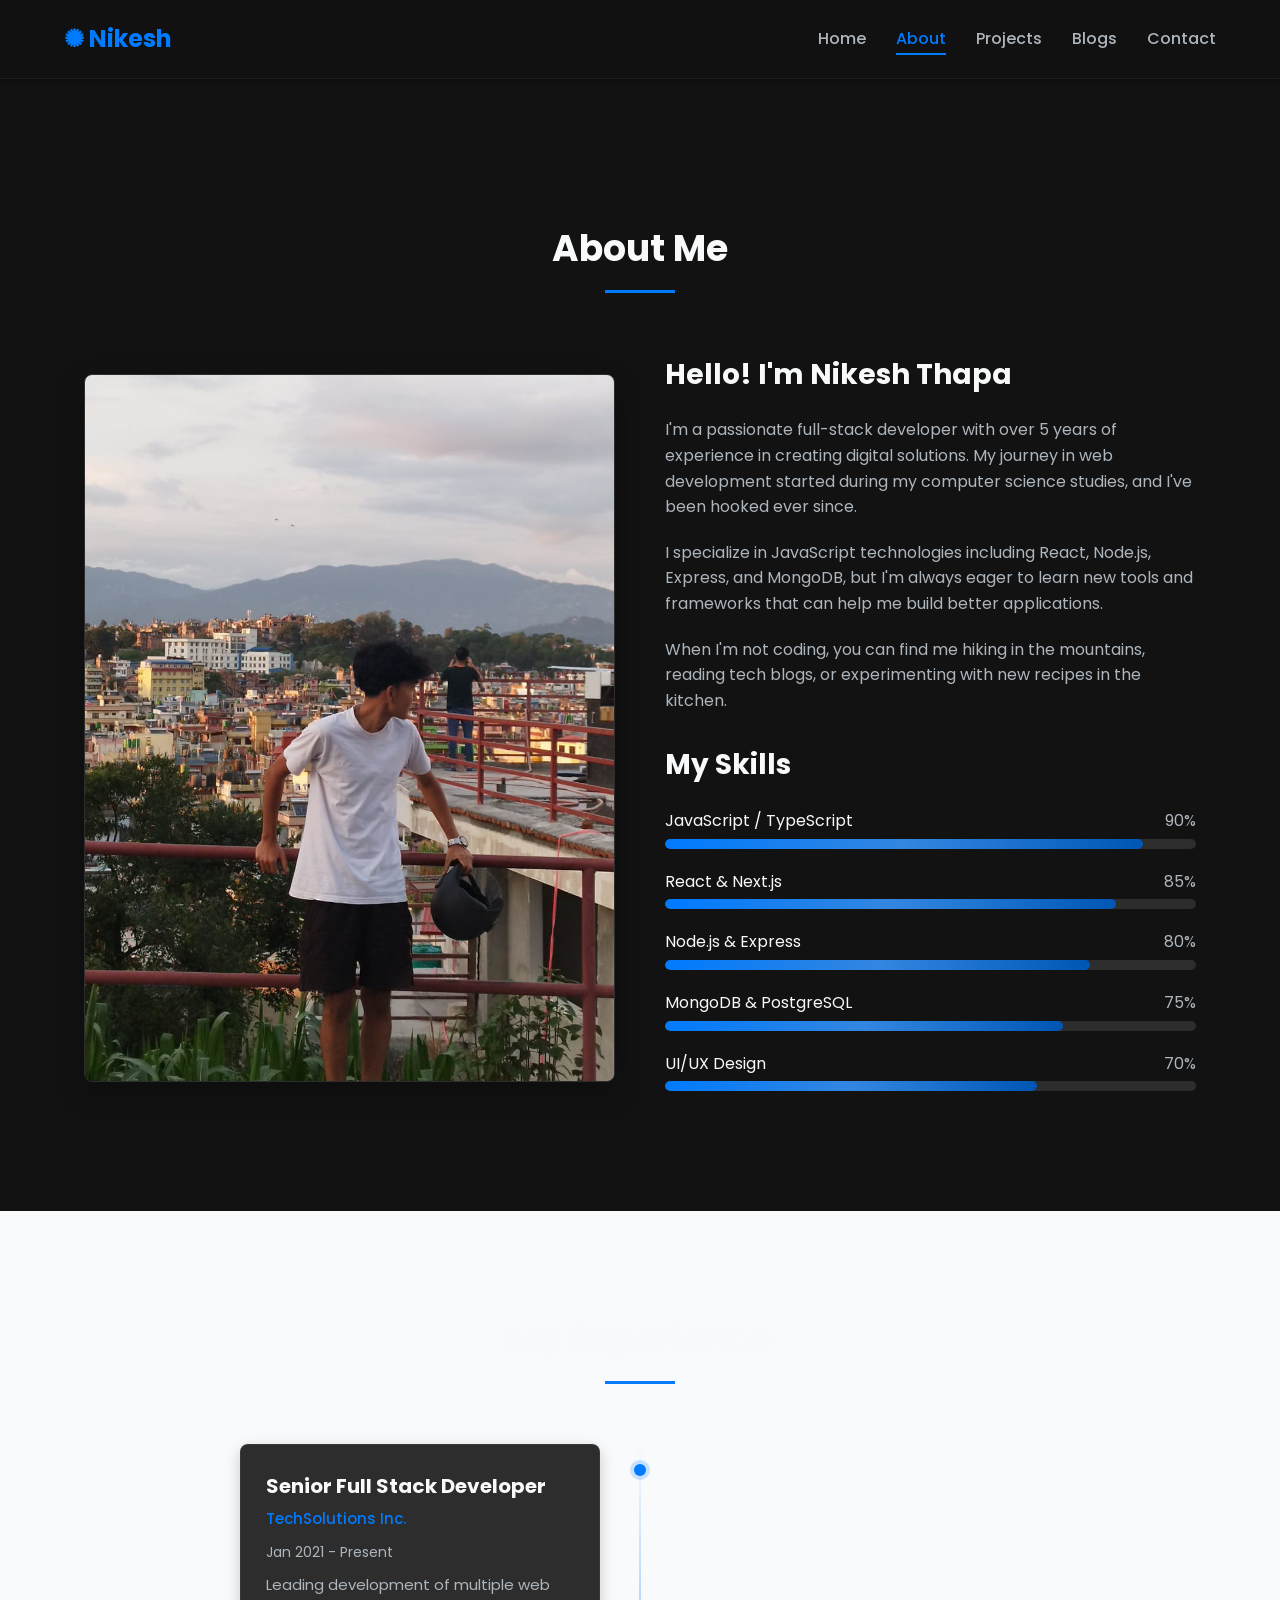
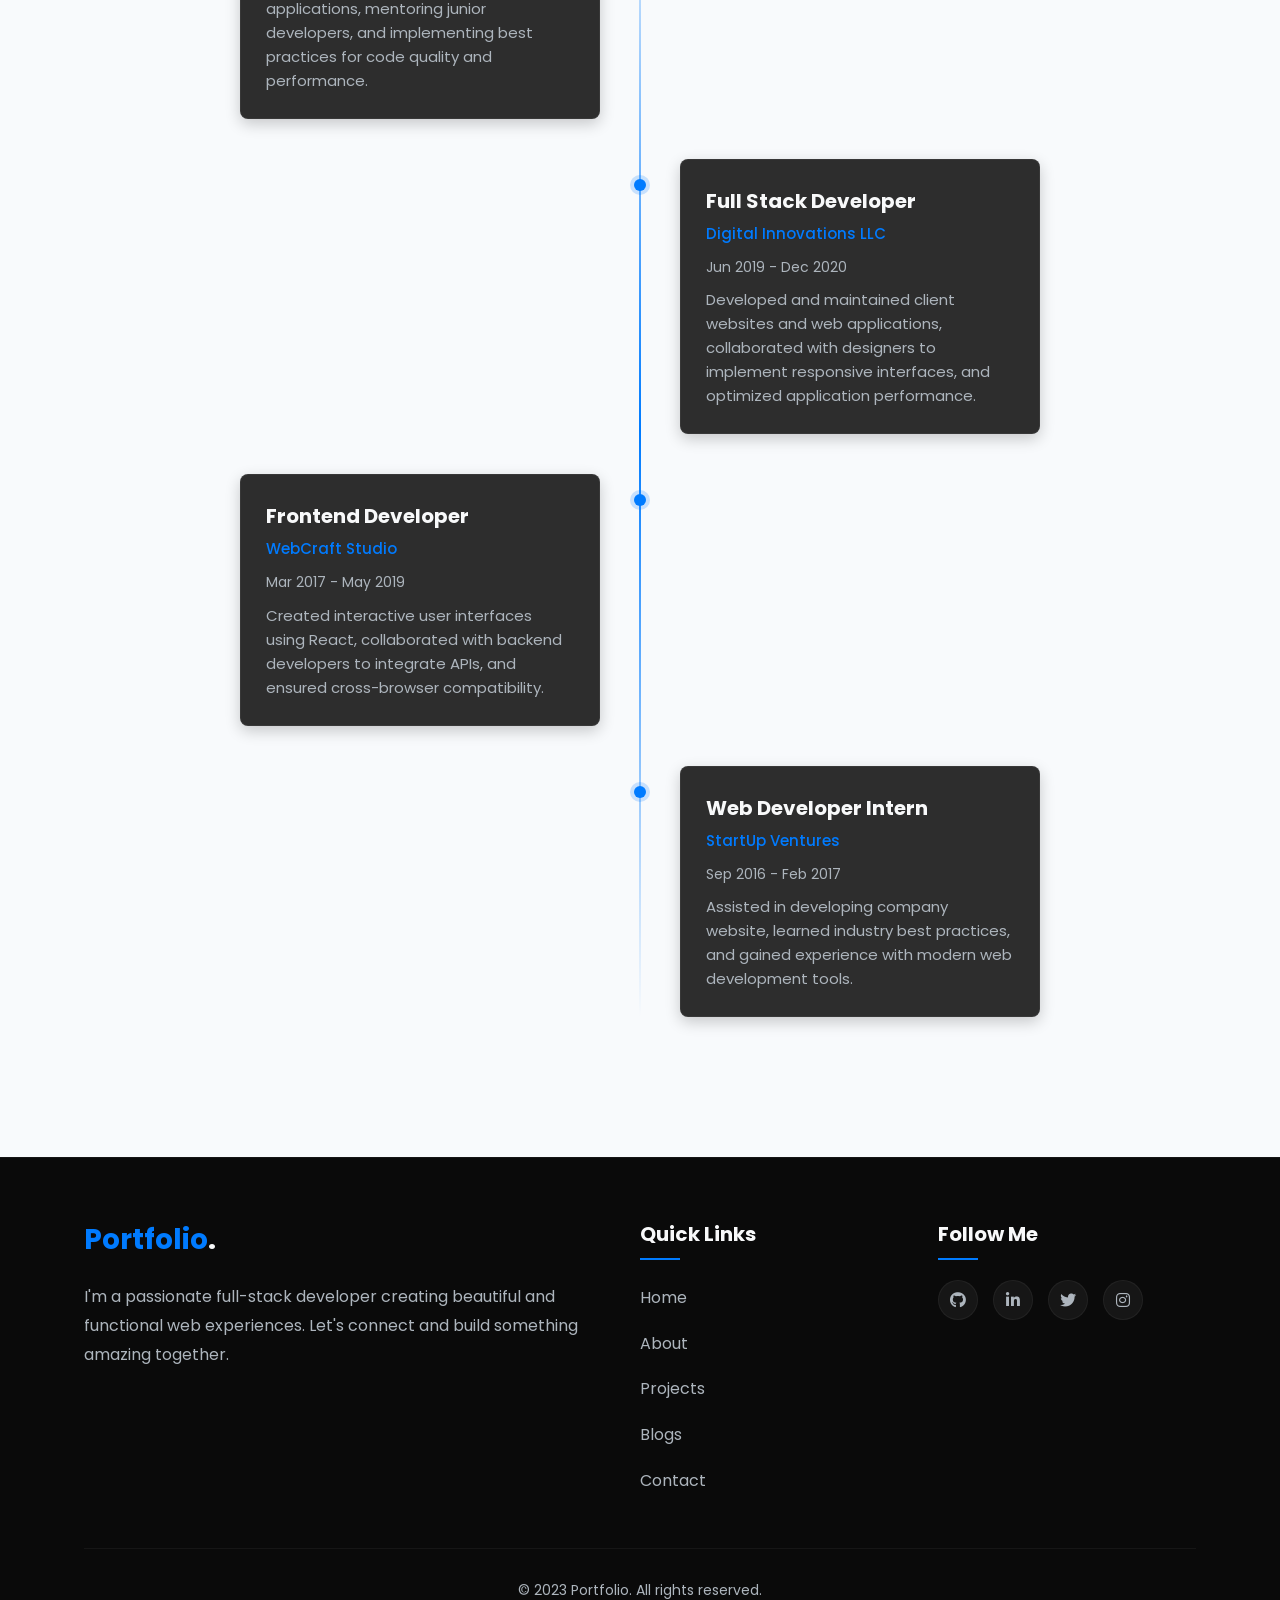
==== About.html @ 48293ab1 "first commit" ====
<!DOCTYPE html>
<html lang="en">
<head>
    <meta charset="UTF-8">
    <meta name="viewport" content="width=device-width, initial-scale=1.0">
    <title>About Me - Portfolio</title>
    <link rel="stylesheet" href="style.css">
    <link rel="stylesheet" href="https://cdnjs.cloudflare.com/ajax/libs/font-awesome/6.4.0/css/all.min.css">
    <link href="https://fonts.googleapis.com/css2?family=Poppins:wght@300;400;500;600;700&family=Roboto+Mono:wght@300;400;500&display=swap" rel="stylesheet">
</head>
<body>
    <!--This is  Header -->
    <header>
        <div class="container header-container">
            <a href="index.html" class="logo">✺    Nikesh</a>
            
            <div class="hamburger" id="hamburger">
                <i class="fas fa-bars"></i>
            </div>
            
            <ul class="nav-links" id="nav-links">
                <li><a href="index.html">Home</a></li>
                <li><a href="about.html" class="active">About</a></li>
                <li><a href="projects.html">Projects</a></li>
                <li><a href="blogs.html">Blogs</a></li>
                <li><a href="contact.html">Contact</a></li>
            </ul>
        </div>
    </header>

    <!--This is  About Page Content -->
    <main class="page-content">
        <section>
            <div class="container">
                <div class="section-title">
                    <h2>About Me</h2>
                </div>
                
                <div class="about-container">
                    <div class="about-image">
                        <img src="WhatsApp Image 2026-02-01 at 20.53.18.jpeg" alt="About Me">
                    </div>
                    <div class="about-content">
                        <h3>Hello! I'm Nikesh Thapa</h3>
                        <p>I'm a passionate full-stack developer with over 5 years of experience in creating digital solutions. My journey in web development started during my computer science studies, and I've been hooked ever since.</p>
                        <p>I specialize in JavaScript technologies including React, Node.js, Express, and MongoDB, but I'm always eager to learn new tools and frameworks that can help me build better applications.</p>
                        <p>When I'm not coding, you can find me hiking in the mountains, reading tech blogs, or experimenting with new recipes in the kitchen.</p>
                        
                        <div class="skills">
                            <h3>My Skills</h3>
                            <div class="skill-item">
                                <div class="skill-name">
                                    <span>JavaScript / TypeScript</span>
                                    <span>90%</span>
                                </div>
                                <div class="skill-bar">
                                    <div class="skill-progress" style="width: 90%"></div>
                                </div>
                            </div>
                            
                            <div class="skill-item">
                                <div class="skill-name">
                                    <span>React & Next.js</span>
                                    <span>85%</span>
                                </div>
                                <div class="skill-bar">
                                    <div class="skill-progress" style="width: 85%"></div>
                                </div>
                            </div>
                            
                            <div class="skill-item">
                                <div class="skill-name">
                                    <span>Node.js & Express</span>
                                    <span>80%</span>
                                </div>
                                <div class="skill-bar">
                                    <div class="skill-progress" style="width: 80%"></div>
                                </div>
                            </div>
                            
                            <div class="skill-item">
                                <div class="skill-name">
                                    <span>MongoDB & PostgreSQL</span>
                                    <span>75%</span>
                                </div>
                                <div class="skill-bar">
                                    <div class="skill-progress" style="width: 75%"></div>
                                </div>
                            </div>
                            
                            <div class="skill-item">
                                <div class="skill-name">
                                    <span>UI/UX Design</span>
                                    <span>70%</span>
                                </div>
                                <div class="skill-bar">
                                    <div class="skill-progress" style="width: 70%"></div>
                                </div>
                            </div>
                        </div>
                    </div>
                </div>
            </div>
        </section>
        
        <!-- This is Experience Section -->
        <section style="background-color: #f8fafc;">
            <div class="container">
                <div class="section-title">
                    <h2>My Experience</h2>
                </div>
                
                <div class="experience-timeline">
                    <div class="timeline-item">
                        <div class="timeline-content">
                            <h3>Senior Full Stack Developer</h3>
                            <p class="company">TechSolutions Inc.</p>
                            <p class="date">Jan 2021 - Present</p>
                            <p>Leading development of multiple web applications, mentoring junior developers, and implementing best practices for code quality and performance.</p>
                        </div>
                    </div>
                    
                    <div class="timeline-item">
                        <div class="timeline-content">
                            <h3>Full Stack Developer</h3>
                            <p class="company">Digital Innovations LLC</p>
                            <p class="date">Jun 2019 - Dec 2020</p>
                            <p>Developed and maintained client websites and web applications, collaborated with designers to implement responsive interfaces, and optimized application performance.</p>
                        </div>
                    </div>
                    
                    <div class="timeline-item">
                        <div class="timeline-content">
                            <h3>Frontend Developer</h3>
                            <p class="company">WebCraft Studio</p>
                            <p class="date">Mar 2017 - May 2019</p>
                            <p>Created interactive user interfaces using React, collaborated with backend developers to integrate APIs, and ensured cross-browser compatibility.</p>
                        </div>
                    </div>
                    
                    <div class="timeline-item">
                        <div class="timeline-content">
                            <h3>Web Developer Intern</h3>
                            <p class="company">StartUp Ventures</p>
                            <p class="date">Sep 2016 - Feb 2017</p>
                            <p>Assisted in developing company website, learned industry best practices, and gained experience with modern web development tools.</p>
                        </div>
                    </div>
                </div>
            </div>
        </section>
    </main>

    <!--This is  Footer -->
    <footer>
        <div class="container">
            <div class="footer-container">
                <div class="footer-about">
                    <h2 class="logo">Portfolio<span>.</span></h2>
                    <p>I'm a passionate full-stack developer creating beautiful and functional web experiences. Let's connect and build something amazing together.</p>
                </div>
                
                <div class="footer-links">
                    <h3>Quick Links</h3>
                    <ul>
                        <li><a href="index.html">Home</a></li>
                        <li><a href="about.html">About</a></li>
                        <li><a href="projects.html">Projects</a></li>
                        <li><a href="blogs.html">Blogs</a></li>
                        <li><a href="contact.html">Contact</a></li>
                    </ul>
                </div>
                
                <div class="footer-social">
                    <h3>Follow Me</h3>
                    <div class="social-icons">
                        <a href="#" class="social-icon"><i class="fab fa-github"></i></a>
                        <a href="#" class="social-icon"><i class="fab fa-linkedin-in"></i></a>
                        <a href="#" class="social-icon"><i class="fab fa-twitter"></i></a>
                        <a href="#" class="social-icon"><i class="fab fa-instagram"></i></a>
                    </div>
                </div>
            </div>
            
            <div class="copyright">
                <p>&copy; 2023 Portfolio. All rights reserved.</p>
            </div>
        </div>
    </footer>

    <script src="script.js"></script>
</body>
</html>
---- style.css ----
/* style.css */
* {
    margin: 0;
    padding: 0;
    box-sizing: border-box;
}

:root {
    --primary-color: #007bff;
    --secondary-color: #0056b3;
    --dark-color: #121212;
    --darker-color: #0a0a0a;
    --light-color: #f8f9fa;
    --gray-color: #adb5bd;
    --dark-gray: #2d2d2d;
    --border-radius: 8px;
    --transition: all 0.3s ease;
}

body {
    font-family: 'Poppins', sans-serif;
    line-height: 1.6;
    color: var(--light-color);
    background-color: var(--dark-color);
    overflow-x: hidden;
}

a {
    text-decoration: none;
    color: inherit;
}

.container {
    width: 90%;
    max-width: 1200px;
    margin: 0 auto;
    padding: 0 20px;
}

/* Header & Navigation */
header {
    background-color: rgba(18, 18, 18, 0.95);
    box-shadow: 0 2px 10px rgba(0, 0, 0, 0.3);
    position: fixed;
    width: 100%;
    top: 0;
    z-index: 1000;
    backdrop-filter: blur(10px);
    border-bottom: 1px solid rgba(255, 255, 255, 0.05);
}

.header-container {
    display: flex;
    justify-content: space-between;
    align-items: center;
    padding: 20px 0;
}

.logo {
    font-size: 24px;
    font-weight: 700;
    color: var(--primary-color);
}

.logo span {
    color: var(--light-color);
}

.nav-links {
    display: flex;
    list-style: none;
    gap: 30px;
}

.nav-links a {
    font-weight: 500;
    position: relative;
    padding: 5px 0;
    color: var(--gray-color);
    transition: var(--transition);
}

.nav-links a:hover {
    color: var(--light-color);
}

.nav-links a::after {
    content: '';
    position: absolute;
    width: 0;
    height: 2px;
    background: var(--primary-color);
    bottom: 0;
    left: 0;
    transition: var(--transition);
}

.nav-links a:hover::after,
.nav-links a.active::after {
    width: 100%;
}

.nav-links a.active {
    color: var(--primary-color);
}

.hamburger {
    display: none;
    cursor: pointer;
    font-size: 24px;
    color: var(--light-color);
}

/* Page Content */
.page-content {
    padding-top: 120px;
    min-height: 80vh;
}

/* Hero Section */
.hero {
    padding: 150px 0 100px;
    background: linear-gradient(135deg, var(--darker-color) 0%, var(--dark-color) 100%);
    position: relative;
    overflow: hidden;
}

.hero::before {
    content: '';
    position: absolute;
    top: 0;
    left: 0;
    width: 100%;
    height: 100%;
    background: radial-gradient(circle at 30% 30%, rgba(0, 123, 255, 0.1) 0%, transparent 50%),
                radial-gradient(circle at 70% 70%, rgba(0, 123, 255, 0.05) 0%, transparent 50%);
}

.hero-container {
    display: flex;
    align-items: center;
    justify-content: space-between;
    gap: 40px;
    position: relative;
    z-index: 1;
}

.hero-content {
    flex: 1;
}

.hero-image {
    flex: 1;
    text-align: center;
}

.hero-image img {
    max-width: 100%;
    border-radius: 50%;
    box-shadow: 0 10px 30px rgba(0, 0, 0, 0.5);
    border: 5px solid var(--dark-gray);
    transition: var(--transition);
}

.hero-image img:hover {
    transform: scale(1.02);
    box-shadow: 0 15px 40px rgba(0, 123, 255, 0.2);
}

.hero h1 {
    font-size: 48px;
    margin-bottom: 10px;
    line-height: 1.2;
    color: var(--light-color);
    text-shadow: 0 2px 4px rgba(0, 0, 0, 0.3);
}

.hero h2 {
    font-size: 24px;
    color: var(--primary-color);
    margin-bottom: 20px;
    font-weight: 400;
}

.hero p {
    font-size: 18px;
    margin-bottom: 30px;
    color: var(--gray-color);
    max-width: 600px;
}

.btn {
    display: inline-block;
    background-color: var(--primary-color);
    color: white;
    padding: 12px 30px;
    border-radius: var(--border-radius);
    font-weight: 500;
    transition: var(--transition);
    border: none;
    cursor: pointer;
    font-size: 16px;
    box-shadow: 0 4px 6px rgba(0, 0, 0, 0.1);
}

.btn:hover {
    background-color: var(--secondary-color);
    transform: translateY(-3px);
    box-shadow: 0 5px 15px rgba(0, 123, 255, 0.4);
}

.btn-outline {
    background-color: transparent;
    border: 2px solid var(--primary-color);
    color: var(--primary-color);
}

.btn-outline:hover {
    background-color: var(--primary-color);
    color: white;
}

/* Section Styling */
section {
    padding: 100px 0;
    background-color: var(--dark-color);
}

section.alt-bg {
    background-color: var(--darker-color);
}

.section-title {
    text-align: center;
    margin-bottom: 60px;
}

.section-title h2 {
    font-size: 36px;
    position: relative;
    display: inline-block;
    padding-bottom: 15px;
    color: var(--light-color);
}

.section-title h2::after {
    content: '';
    position: absolute;
    width: 70px;
    height: 3px;
    background-color: var(--primary-color);
    bottom: 0;
    left: 50%;
    transform: translateX(-50%);
}

.section-title p {
    color: var(--gray-color);
    margin-top: 15px;
    font-size: 18px;
}

/* About Page Styles */
.about-container {
    display: flex;
    align-items: center;
    gap: 50px;
}

.about-image {
    flex: 1;
    text-align: center;
}

.about-image img {
    max-width: 100%;
    border-radius: var(--border-radius);
    box-shadow: 0 10px 30px rgba(0, 0, 0, 0.3);
    border: 1px solid var(--dark-gray);
}

.about-content {
    flex: 1;
}

.about-content h3 {
    font-size: 28px;
    margin-bottom: 20px;
    color: var(--light-color);
}

.about-content p {
    margin-bottom: 20px;
    color: var(--gray-color);
}

.skills {
    margin-top: 30px;
}

.skills h4 {
    color: var(--light-color);
    margin-bottom: 20px;
    font-size: 20px;
}

.skill-item {
    margin-bottom: 20px;
}

.skill-name {
    display: flex;
    justify-content: space-between;
    margin-bottom: 5px;
    color: var(--gray-color);
}

.skill-name span:first-child {
    color: var(--light-color);
}

.skill-bar {
    height: 10px;
    background-color: var(--dark-gray);
    border-radius: 5px;
    overflow: hidden;
}

.skill-progress {
    height: 100%;
    background: linear-gradient(90deg, var(--primary-color), var(--secondary-color));
    border-radius: 5px;
    position: relative;
    transition: width 1.5s ease;
}

.skill-progress::after {
    content: '';
    position: absolute;
    top: 0;
    left: 0;
    right: 0;
    bottom: 0;
    background: linear-gradient(90deg, transparent, rgba(255, 255, 255, 0.2), transparent);
    animation: shimmer 2s infinite;
}

@keyframes shimmer {
    0% { transform: translateX(-100%); }
    100% { transform: translateX(100%); }
}

/* Experience Section */
.experience-timeline {
    position: relative;
    max-width: 800px;
    margin: 0 auto;
}

.experience-timeline::before {
    content: '';
    position: absolute;
    left: 50%;
    transform: translateX(-50%);
    width: 2px;
    height: 100%;
    background: linear-gradient(to bottom, transparent, var(--primary-color), transparent);
}

.timeline-item {
    margin-bottom: 40px;
    position: relative;
    width: 50%;
    padding-right: 40px;
}

.timeline-item:nth-child(even) {
    margin-left: 50%;
    padding-right: 0;
    padding-left: 40px;
}

.timeline-content {
    background-color: var(--dark-gray);
    padding: 25px;
    border-radius: var(--border-radius);
    box-shadow: 0 5px 15px rgba(0, 0, 0, 0.2);
    border: 1px solid rgba(255, 255, 255, 0.05);
    transition: var(--transition);
}

.timeline-content:hover {
    transform: translateY(-5px);
    box-shadow: 0 10px 25px rgba(0, 123, 255, 0.1);
    border-color: rgba(0, 123, 255, 0.2);
}

.timeline-content h3 {
    font-size: 20px;
    margin-bottom: 5px;
    color: var(--light-color);
}

.timeline-content .company {
    color: var(--primary-color);
    font-weight: 500;
    margin-bottom: 10px;
}

.timeline-content .date {
    color: var(--gray-color);
    font-size: 14px;
    margin-bottom: 10px;
    display: flex;
    align-items: center;
    gap: 5px;
}

.timeline-content p {
    color: var(--gray-color);
    font-size: 15px;
}

.timeline-item::before {
    content: '';
    position: absolute;
    right: -6px;
    top: 20px;
    width: 12px;
    height: 12px;
    background-color: var(--primary-color);
    border-radius: 50%;
    box-shadow: 0 0 0 4px rgba(0, 123, 255, 0.2);
    z-index: 1;
}

.timeline-item:nth-child(even)::before {
    right: auto;
    left: -6px;
}

/* Projects Page Styles */
.projects-container {
    display: grid;
    grid-template-columns: repeat(auto-fill, minmax(350px, 1fr));
    gap: 30px;
}

.project-card {
    background-color: var(--dark-gray);
    border-radius: var(--border-radius);
    overflow: hidden;
    box-shadow: 0 5px 15px rgba(0, 0, 0, 0.2);
    transition: var(--transition);
    border: 1px solid rgba(255, 255, 255, 0.05);
}

.project-card:hover {
    transform: translateY(-10px);
    box-shadow: 0 15px 30px rgba(0, 123, 255, 0.15);
    border-color: rgba(0, 123, 255, 0.2);
}

.project-img {
    height: 200px;
    width: 100%;
    object-fit: cover;
    transition: var(--transition);
}

.project-card:hover .project-img {
    transform: scale(1.05);
}

.project-content {
    padding: 25px;
}

.project-content h3 {
    font-size: 20px;
    margin-bottom: 10px;
    color: var(--light-color);
}

.project-content p {
    color: var(--gray-color);
    margin-bottom: 15px;
    font-size: 15px;
}

.project-tags {
    display: flex;
    flex-wrap: wrap;
    gap: 10px;
    margin-bottom: 20px;
}

.project-tag {
    background-color: rgba(0, 123, 255, 0.1);
    color: var(--primary-color);
    padding: 5px 12px;
    border-radius: 20px;
    font-size: 14px;
    border: 1px solid rgba(0, 123, 255, 0.2);
}

.project-links {
    display: flex;
    gap: 15px;
}

.project-link {
    display: flex;
    align-items: center;
    gap: 5px;
    color: var(--primary-color);
    font-weight: 500;
    transition: var(--transition);
}

.project-link:hover {
    color: var(--light-color);
}

/* Blogs Page Styles */
.blogs-container {
    display: grid;
    grid-template-columns: repeat(auto-fill, minmax(350px, 1fr));
    gap: 30px;
}

.blog-card {
    background-color: var(--dark-gray);
    border-radius: var(--border-radius);
    overflow: hidden;
    box-shadow: 0 5px 15px rgba(0, 0, 0, 0.2);
    transition: var(--transition);
    border: 1px solid rgba(255, 255, 255, 0.05);
}

.blog-card:hover {
    transform: translateY(-5px);
    box-shadow: 0 10px 25px rgba(0, 123, 255, 0.15);
    border-color: rgba(0, 123, 255, 0.2);
}

.blog-img {
    height: 200px;
    width: 100%;
    object-fit: cover;
    transition: var(--transition);
}

.blog-card:hover .blog-img {
    transform: scale(1.05);
}

.blog-content {
    padding: 25px;
}

.blog-meta {
    display: flex;
    justify-content: space-between;
    color: var(--gray-color);
    font-size: 14px;
    margin-bottom: 15px;
}

.blog-meta span {
    display: flex;
    align-items: center;
    gap: 5px;
}

.blog-content h3 {
    font-size: 20px;
    margin-bottom: 15px;
    color: var(--light-color);
}

.blog-content p {
    color: var(--gray-color);
    margin-bottom: 20px;
    font-size: 15px;
}

/* Contact Page Styles */
.contact-container {
    display: flex;
    gap: 50px;
}

.contact-info {
    flex: 1;
}

.contact-form {
    flex: 1;
}

.contact-item {
    display: flex;
    align-items: center;
    margin-bottom: 30px;
    padding: 20px;
    background-color: var(--dark-gray);
    border-radius: var(--border-radius);
    border: 1px solid rgba(255, 255, 255, 0.05);
    transition: var(--transition);
}

.contact-item:hover {
    transform: translateX(5px);
    border-color: rgba(0, 123, 255, 0.2);
}

.contact-icon {
    background-color: rgba(0, 123, 255, 0.1);
    color: var(--primary-color);
    width: 50px;
    height: 50px;
    border-radius: 50%;
    display: flex;
    align-items: center;
    justify-content: center;
    margin-right: 15px;
    font-size: 20px;
    border: 1px solid rgba(0, 123, 255, 0.2);
}

.contact-details h4 {
    font-size: 18px;
    margin-bottom: 5px;
    color: var(--light-color);
}

.contact-details p {
    color: var(--gray-color);
}

.form-group {
    margin-bottom: 20px;
}

.form-control {
    width: 100%;
    padding: 12px 15px;
    border: 1px solid var(--dark-gray);
    border-radius: var(--border-radius);
    font-family: 'Poppins', sans-serif;
    font-size: 16px;
    transition: var(--transition);
    background-color: var(--dark-gray);
    color: var(--light-color);
}

.form-control:focus {
    outline: none;
    border-color: var(--primary-color);
    box-shadow: 0 0 0 3px rgba(0, 123, 255, 0.1);
}

.form-control::placeholder {
    color: var(--gray-color);
}

textarea.form-control {
    min-height: 150px;
    resize: vertical;
}

/* FAQ Section */
.faq-container {
    max-width: 800px;
    margin: 0 auto;
}

.faq-item {
    background-color: var(--dark-gray);
    border-radius: var(--border-radius);
    padding: 25px;
    margin-bottom: 20px;
    border: 1px solid rgba(255, 255, 255, 0.05);
    transition: var(--transition);
}

.faq-item:hover {
    border-color: rgba(0, 123, 255, 0.2);
}

.faq-item h3 {
    color: var(--light-color);
    margin-bottom: 15px;
    font-size: 18px;
}

.faq-item p {
    color: var(--gray-color);
    line-height: 1.7;
}

/* Footer */
footer {
    background-color: var(--darker-color);
    color: white;
    padding: 60px 0 30px;
    border-top: 1px solid rgba(255, 255, 255, 0.05);
}

.footer-container {
    display: flex;
    justify-content: space-between;
    flex-wrap: wrap;
    gap: 40px;
    margin-bottom: 40px;
}

.footer-about {
    flex: 2;
    min-width: 300px;
}

.footer-about .logo {
    font-size: 28px;
    margin-bottom: 20px;
    display: block;
}

.footer-about p {
    color: var(--gray-color);
    line-height: 1.8;
}

.footer-links, .footer-social {
    flex: 1;
    min-width: 200px;
}

.footer-links h3, .footer-social h3 {
    font-size: 20px;
    margin-bottom: 20px;
    position: relative;
    padding-bottom: 10px;
    color: var(--light-color);
}

.footer-links h3::after, .footer-social h3::after {
    content: '';
    position: absolute;
    width: 40px;
    height: 2px;
    background-color: var(--primary-color);
    bottom: 0;
    left: 0;
}

.footer-links ul {
    list-style: none;
}

.footer-links li {
    margin-bottom: 10px;
}

.footer-links a {
    color: var(--gray-color);
    transition: var(--transition);
    display: inline-block;
    padding: 5px 0;
}

.footer-links a:hover {
    color: var(--primary-color);
    transform: translateX(5px);
}

.social-icons {
    display: flex;
    gap: 15px;
}

.social-icon {
    display: flex;
    align-items: center;
    justify-content: center;
    width: 40px;
    height: 40px;
    background-color: rgba(255, 255, 255, 0.05);
    border-radius: 50%;
    transition: var(--transition);
    color: var(--gray-color);
    border: 1px solid rgba(255, 255, 255, 0.05);
}

.social-icon:hover {
    background-color: var(--primary-color);
    color: white;
    transform: translateY(-5px);
    border-color: var(--primary-color);
}

.copyright {
    text-align: center;
    padding-top: 30px;
    border-top: 1px solid rgba(255, 255, 255, 0.05);
    color: var(--gray-color);
    font-size: 14px;
}

/* Responsive Styles */
@media (max-width: 992px) {
    .hero-container, .about-container, .contact-container {
        flex-direction: column;
    }
    
    .hero h1 {
        font-size: 40px;
    }
    
    .section-title h2 {
        font-size: 32px;
    }
    
    .experience-timeline::before {
        left: 30px;
    }
    
    .timeline-item {
        width: 100%;
        padding-right: 0;
        padding-left: 70px;
    }
    
    .timeline-item:nth-child(even) {
        margin-left: 0;
        padding-left: 70px;
    }
    
    .timeline-item::before {
        right: auto;
        left: 24px;
    }
    
    .timeline-item:nth-child(even)::before {
        left: 24px;
    }
}

@media (max-width: 768px) {
    .hamburger {
        display: block;
    }
    
    .nav-links {
        position: fixed;
        top: 80px;
        left: 0;
        width: 100%;
        background-color: rgba(18, 18, 18, 0.98);
        flex-direction: column;
        align-items: center;
        padding: 20px 0;
        box-shadow: 0 10px 15px rgba(0, 0, 0, 0.3);
        transform: translateY(-100%);
        opacity: 0;
        visibility: hidden;
        transition: var(--transition);
        backdrop-filter: blur(10px);
        border-top: 1px solid rgba(255, 255, 255, 0.05);
        z-index: 999;
    }
    
    .nav-links.active {
        transform: translateY(0);
        opacity: 1;
        visibility: visible;
    }
    
    .hero h1 {
        font-size: 36px;
    }
    
    .hero h2 {
        font-size: 20px;
    }
    
    .projects-container,
    .blogs-container {
        grid-template-columns: 1fr;
    }
    
    .footer-container {
        flex-direction: column;
    }
}

@media (max-width: 576px) {
    .hero h1 {
        font-size: 32px;
    }
    
    section {
        padding: 70px 0;
    }
    
    .section-title h2 {
        font-size: 28px;
    }
    
    .contact-container {
        flex-direction: column;
    }
    
    .project-links {
        flex-direction: column;
        gap: 10px;
    }
    
    .btn {
        padding: 10px 20px;
        font-size: 15px;
    }
}
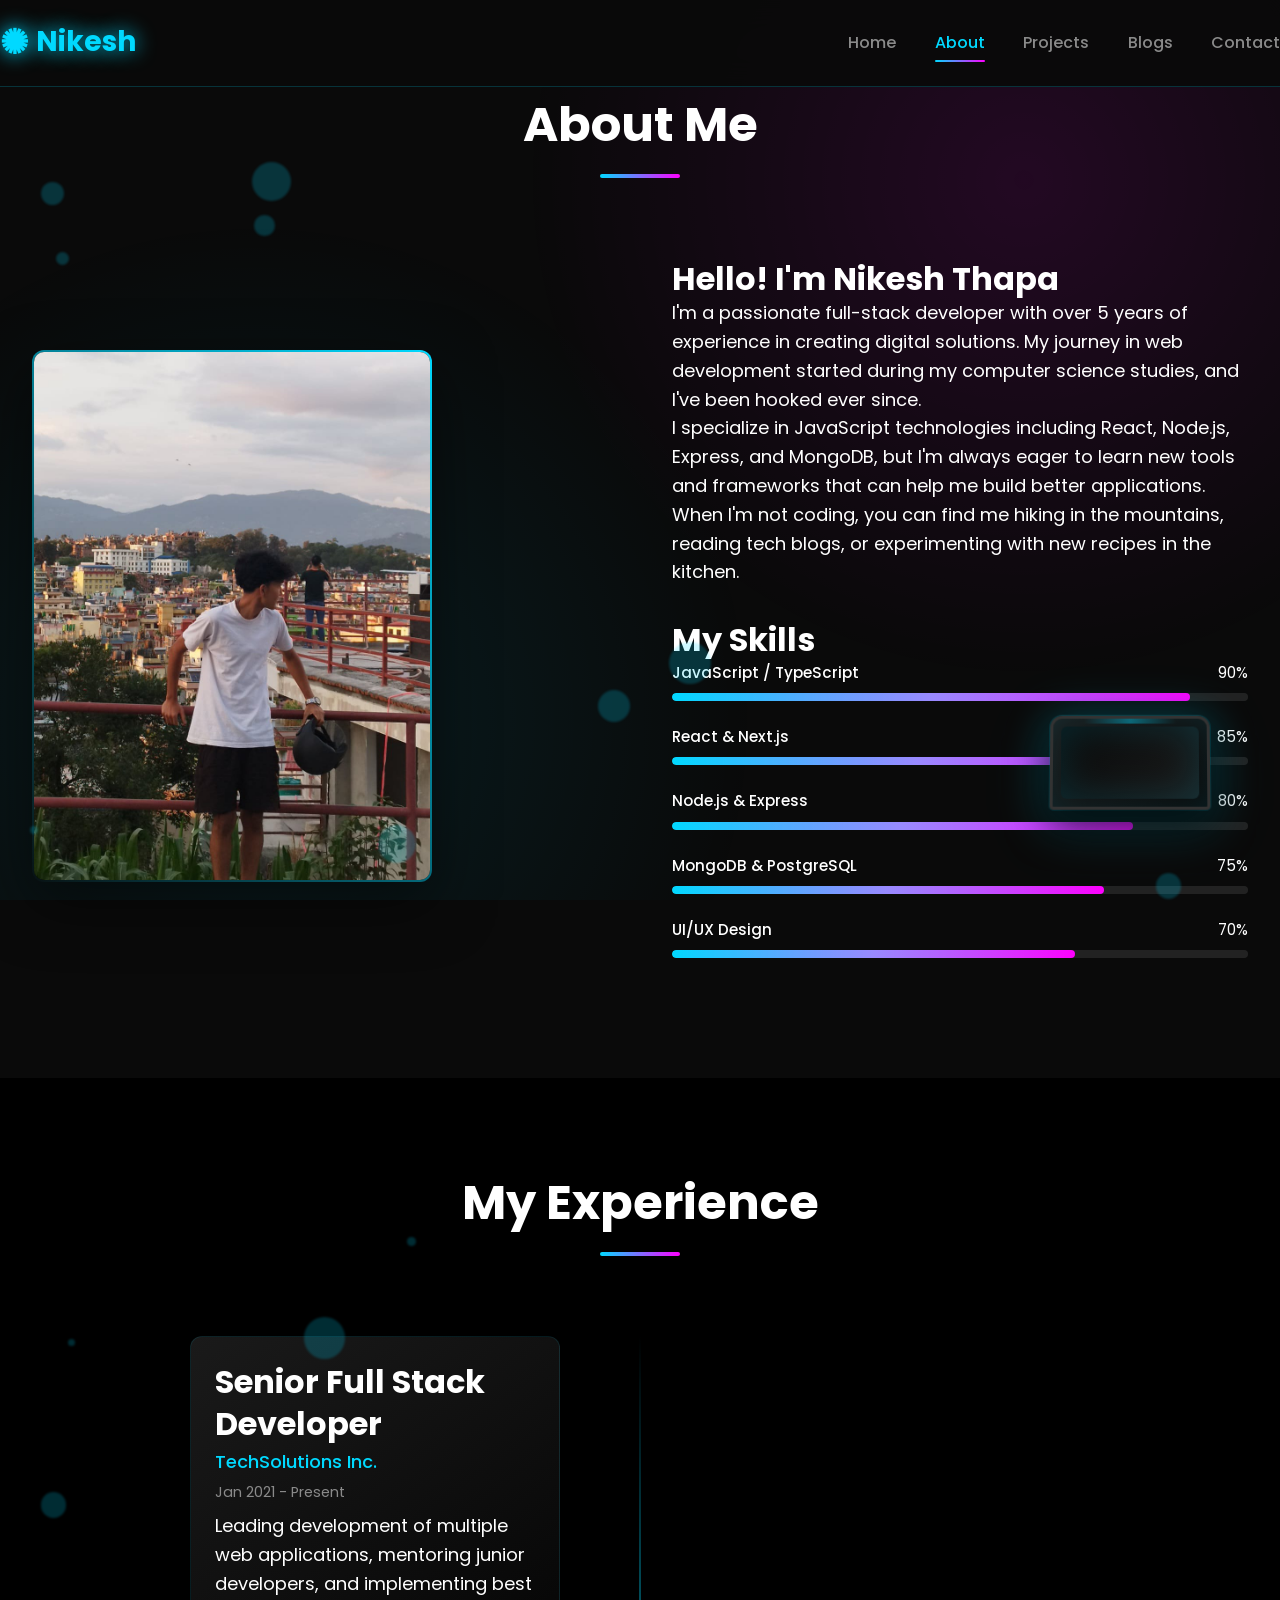
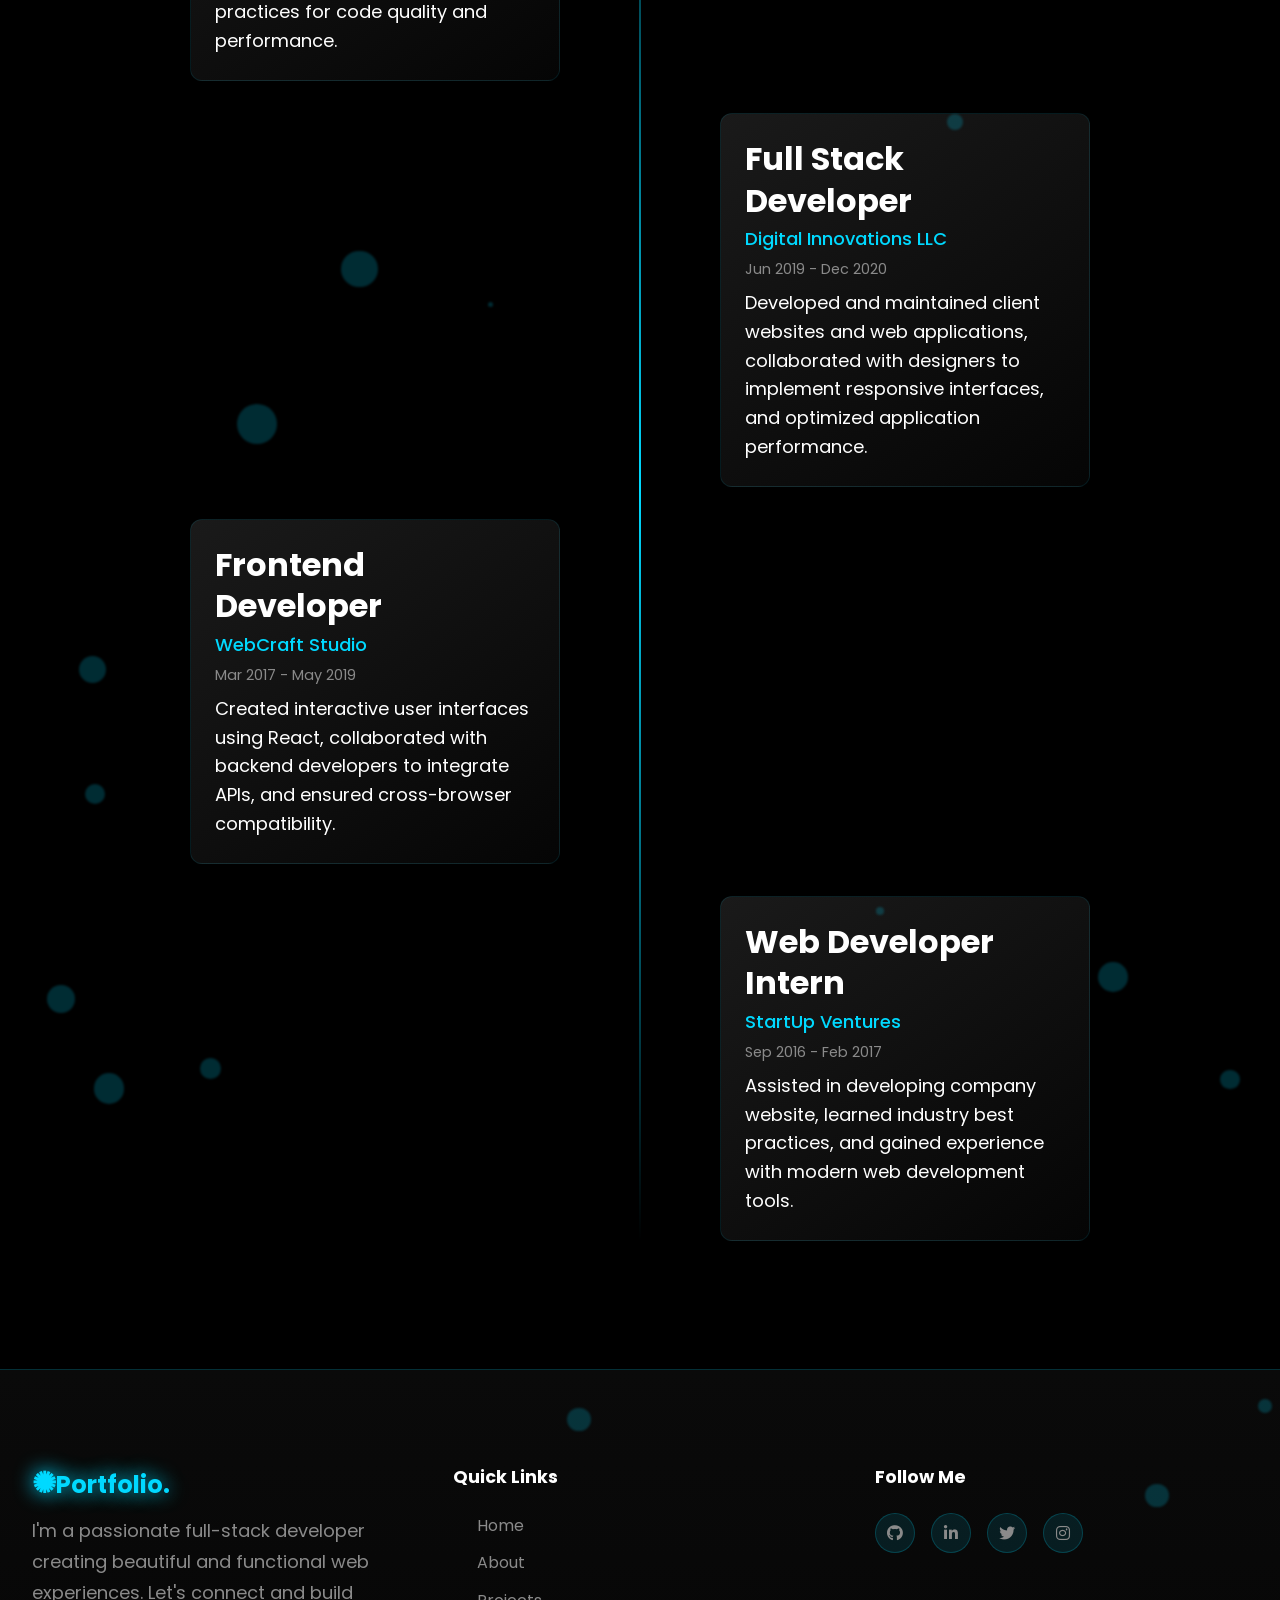
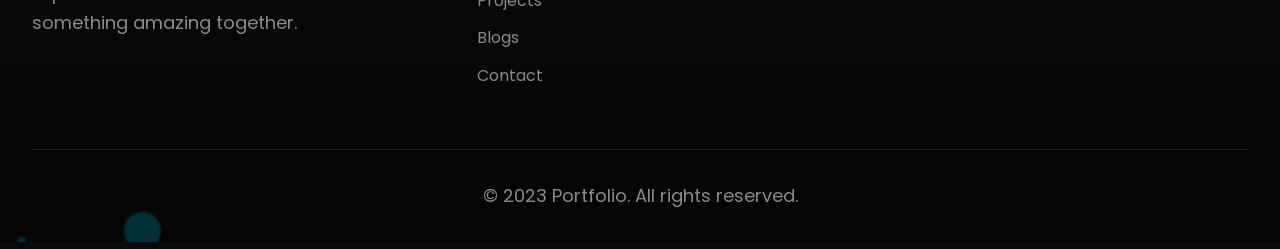
==== commit 2d2847ce: "changes" ====
--- a/About.html
+++ b/About.html
@@ -12,7 +12,7 @@
     <!--This is  Header -->
     <header>
         <div class="container header-container">
-            <a href="index.html" class="logo">✺    Nikesh</a>
+            <a href="index.html" class="logo">Nikesh</a>
             
             <div class="hamburger" id="hamburger">
                 <i class="fas fa-bars"></i>
@@ -104,7 +104,7 @@
         </section>
         
         <!-- This is Experience Section -->
-        <section style="background-color: #f8fafc;">
+        <section style="background-color: #000000;">
             <div class="container">
                 <div class="section-title">
                     <h2>My Experience</h2>
@@ -189,5 +189,96 @@
     </footer>
 
     <script src="script.js"></script>
+      <!-- Add floating particles dynamically -->
+    <div class="floating-particles" id="particles-container"></div>
+    
+    <!-- 3D Computer Animation -->
+    <div class="computer-3d-container">
+        <div class="computer-3d">
+            <div class="computer-monitor">
+                <div class="computer-screen">
+                    <div class="code-line" style="top: 20px; animation-delay: 0s;"></div>
+                    <div class="code-line" style="top: 40px; animation-delay: 1s;"></div>
+                    <div class="code-line" style="top: 60px; animation-delay: 2s;"></div>
+                </div>
+            </div>
+        </div>
+    </div>
+
+    <script>
+        // Mobile Navigation
+        const hamburger = document.getElementById('hamburger');
+        const navLinks = document.getElementById('nav-links');
+
+        hamburger.addEventListener('click', () => {
+            navLinks.classList.toggle('active');
+            hamburger.innerHTML = navLinks.classList.contains('active') 
+                ? '<i class="fas fa-times"></i>' 
+                : '<i class="fas fa-bars"></i>';
+        });
+
+        // Create floating particles
+        const particlesContainer = document.getElementById('particles-container');
+        const particleCount = 30;
+
+        for (let i = 0; i < particleCount; i++) {
+            const particle = document.createElement('div');
+            particle.className = 'particle';
+            
+            // Random properties
+            const size = Math.random() * 40 + 5;
+            const posX = Math.random() * 100;
+            const posY = Math.random() * 100;
+            const duration = Math.random() * 20 + 15;
+            const delay = Math.random() * 5;
+            
+            particle.style.width = `${size}px`;
+            particle.style.height = `${size}px`;
+            particle.style.left = `${posX}%`;
+            particle.style.top = `${posY}%`;
+            particle.style.animationDuration = `${duration}s`;
+            particle.style.animationDelay = `${delay}s`;
+            
+            particlesContainer.appendChild(particle);
+        }
+
+        // Blog card hover effect enhancement
+        document.querySelectorAll('.blog-card').forEach(card => {
+            card.addEventListener('mouseenter', function() {
+                this.style.zIndex = '100';
+            });
+            
+            card.addEventListener('mouseleave', function() {
+                this.style.zIndex = '';
+            });
+        });
+
+        // Smooth scroll for navigation links
+        document.querySelectorAll('a[href^="#"]').forEach(anchor => {
+            anchor.addEventListener('click', function (e) {
+                e.preventDefault();
+                const target = document.querySelector(this.getAttribute('href'));
+                if (target) {
+                    target.scrollIntoView({
+                        behavior: 'smooth',
+                        block: 'start'
+                    });
+                }
+            });
+        });
+
+        // Scroll progress indicator
+        window.addEventListener('scroll', () => {
+            const scrollTop = window.pageYOffset;
+            const docHeight = document.documentElement.scrollHeight - window.innerHeight;
+            const scrollPercent = (scrollTop / docHeight) * 100;
+            
+            // Update computer opacity on scroll
+            const computer = document.querySelector('.computer-3d-container');
+            if (computer) {
+                computer.style.opacity = Math.max(0.3, 1 - scrollPercent / 100);
+            }
+        });
+    </script>
 </body>
 </html>
--- a/style.css
+++ b/style.css
@@ -1,4 +1,4 @@
-/* style.css */
+/* style.css - Enhanced with Modern Design & Full Responsiveness */
 * {
     margin: 0;
     padding: 0;
@@ -6,15 +6,34 @@
 }
 
 :root {
-    --primary-color: #007bff;
-    --secondary-color: #0056b3;
-    --dark-color: #121212;
-    --darker-color: #0a0a0a;
-    --light-color: #f8f9fa;
-    --gray-color: #adb5bd;
-    --dark-gray: #2d2d2d;
-    --border-radius: 8px;
-    --transition: all 0.3s ease;
+    --primary-color: #00d9ff;
+    --secondary-color: #0099ff;
+    --accent-color: #ff00ff;
+    --dark-color: #0a0a0a;
+    --darker-color: #050505;
+    --light-color: #ffffff;
+    --gray-color: #8a8a8a;
+    --dark-gray: #1a1a1a;
+    --neon-blue: #00f3ff;
+    --neon-pink: #ff00ff;
+    --success-color: #00ff88;
+    --warning-color: #ffaa00;
+    --border-radius: 12px;
+    --transition: all 0.3s cubic-bezier(0.4, 0, 0.2, 1);
+    --transition-slow: all 0.5s cubic-bezier(0.4, 0, 0.2, 1);
+    --glow: 0 0 20px var(--primary-color);
+    --shadow-sm: 0 2px 8px rgba(0, 0, 0, 0.1);
+    --shadow-md: 0 4px 20px rgba(0, 0, 0, 0.15);
+    --shadow-lg: 0 10px 40px rgba(0, 0, 0, 0.3);
+    --shadow-xl: 0 20px 60px rgba(0, 0, 0, 0.5);
+    --container-padding: clamp(1rem, 5vw, 2rem);
+    --section-padding: clamp(3rem, 10vw, 6rem);
+}
+
+html {
+    font-size: 100%;
+    scroll-behavior: smooth;
+    overflow-x: hidden;
 }
 
 body {
@@ -23,76 +42,182 @@
     color: var(--light-color);
     background-color: var(--dark-color);
     overflow-x: hidden;
-}
-
-a {
-    text-decoration: none;
-    color: inherit;
-}
-
+    position: relative;
+    min-height: 100vh;
+    -webkit-font-smoothing: antialiased;
+    -moz-osx-font-smoothing: grayscale;
+}
+
+/* Fluid Typography */
+h1 {
+    font-size: clamp(2.5rem, 5vw, 4rem);
+    line-height: 1.1;
+}
+
+h2 {
+    font-size: clamp(2rem, 4vw, 3rem);
+    line-height: 1.2;
+}
+
+h3 {
+    font-size: clamp(1.5rem, 3vw, 2rem);
+    line-height: 1.3;
+}
+
+p {
+    font-size: clamp(1rem, 2vw, 1.125rem);
+}
+
+/* Utility Classes */
 .container {
-    width: 90%;
-    max-width: 1200px;
+    width: 100%;
+    max-width: 1400px;
     margin: 0 auto;
-    padding: 0 20px;
-}
-
-/* Header & Navigation */
+    padding: 0 var(--container-padding);
+}
+
+.section-padding {
+    padding: var(--section-padding) 0;
+}
+
+.text-gradient {
+    background: linear-gradient(45deg, var(--primary-color), var(--accent-color));
+    -webkit-background-clip: text;
+    -webkit-text-fill-color: transparent;
+    background-clip: text;
+}
+
+/* 3D Background Effect - Optimized for Performance */
+body::before {
+    content: '';
+    position: fixed;
+    top: 0;
+    left: 0;
+    width: 100%;
+    height: 100%;
+    background: 
+        radial-gradient(circle at 20% 80%, rgba(0, 217, 255, 0.1) 0%, transparent 40%),
+        radial-gradient(circle at 80% 20%, rgba(255, 0, 255, 0.1) 0%, transparent 40%);
+    z-index: -2;
+    animation: float 20s infinite linear;
+    will-change: transform;
+}
+
+@keyframes float {
+    0%, 100% { transform: translate(0, 0); }
+    25% { transform: translate(-1%, -1%); }
+    50% { transform: translate(-2%, 1%); }
+    75% { transform: translate(1%, -2%); }
+}
+
+/* 3D Floating Particles - Reduced Count for Performance */
+.particles {
+    position: fixed;
+    width: 100%;
+    height: 100%;
+    top: 0;
+    left: 0;
+    z-index: -1;
+    pointer-events: none;
+    opacity: 0.5;
+}
+
+.particle {
+    position: absolute;
+    background: var(--primary-color);
+    border-radius: 50%;
+    animation: float-particle 20s infinite linear;
+    filter: blur(1px);
+    opacity: 0.2;
+}
+
+@keyframes float-particle {
+    0% {
+        transform: translateY(0) rotate(0deg);
+        opacity: 0.2;
+    }
+    100% {
+        transform: translateY(-100vh) rotate(720deg);
+        opacity: 0;
+    }
+}
+
+/* Header & Navigation - Responsive & Accessible */
 header {
-    background-color: rgba(18, 18, 18, 0.95);
-    box-shadow: 0 2px 10px rgba(0, 0, 0, 0.3);
+    background-color: rgba(10, 10, 10, 0.95);
+    backdrop-filter: blur(15px);
+    -webkit-backdrop-filter: blur(15px);
     position: fixed;
     width: 100%;
     top: 0;
     z-index: 1000;
-    backdrop-filter: blur(10px);
-    border-bottom: 1px solid rgba(255, 255, 255, 0.05);
+    border-bottom: 1px solid rgba(0, 217, 255, 0.2);
+    transition: var(--transition);
+    transform: translateZ(0);
 }
 
 .header-container {
     display: flex;
     justify-content: space-between;
     align-items: center;
-    padding: 20px 0;
+    padding: 1rem 0;
+    min-height: 70px;
 }
 
 .logo {
-    font-size: 24px;
+    font-size: clamp(1.5rem, 4vw, 1.75rem);
     font-weight: 700;
     color: var(--primary-color);
-}
-
-.logo span {
-    color: var(--light-color);
+    text-decoration: none;
+    text-shadow: var(--glow);
+    transition: var(--transition);
+    display: flex;
+    align-items: center;
+    gap: 0.5rem;
+}
+
+.logo:hover {
+    transform: scale(1.05);
+    text-shadow: 0 0 30px var(--primary-color);
+}
+
+.logo::before {
+    content: '✺';
+    font-size: 1.2em;
 }
 
 .nav-links {
     display: flex;
     list-style: none;
-    gap: 30px;
+    gap: clamp(1.5rem, 3vw, 2.5rem);
+    align-items: center;
 }
 
 .nav-links a {
     font-weight: 500;
+    font-size: clamp(0.9rem, 2vw, 1rem);
+    color: var(--gray-color);
+    text-decoration: none;
+    transition: var(--transition);
     position: relative;
-    padding: 5px 0;
-    color: var(--gray-color);
-    transition: var(--transition);
-}
-
-.nav-links a:hover {
-    color: var(--light-color);
+    padding: 0.5rem 0;
 }
 
 .nav-links a::after {
     content: '';
     position: absolute;
+    bottom: 0;
+    left: 0;
     width: 0;
     height: 2px;
-    background: var(--primary-color);
-    bottom: 0;
-    left: 0;
-    transition: var(--transition);
+    background: linear-gradient(90deg, var(--primary-color), var(--accent-color));
+    transition: width 0.3s ease;
+    border-radius: 1px;
+}
+
+.nav-links a:hover,
+.nav-links a.active {
+    color: var(--primary-color);
 }
 
 .nav-links a:hover::after,
@@ -100,238 +225,309 @@
     width: 100%;
 }
 
-.nav-links a.active {
-    color: var(--primary-color);
-}
-
+/* Mobile Navigation */
 .hamburger {
     display: none;
     cursor: pointer;
-    font-size: 24px;
-    color: var(--light-color);
-}
-
-/* Page Content */
-.page-content {
-    padding-top: 120px;
-    min-height: 80vh;
-}
-
-/* Hero Section */
+    background: none;
+    border: none;
+    padding: 0.5rem;
+    z-index: 1001;
+    transition: var(--transition);
+}
+
+.hamburger i {
+    font-size: 1.5rem;
+    color: var(--primary-color);
+    transition: var(--transition);
+}
+
+.hamburger:hover i {
+    transform: rotate(90deg);
+    text-shadow: var(--glow);
+}
+
+/* Hero Section - Fully Responsive */
 .hero {
-    padding: 150px 0 100px;
+    padding: calc(100px + 2rem) 0 var(--section-padding);
     background: linear-gradient(135deg, var(--darker-color) 0%, var(--dark-color) 100%);
     position: relative;
     overflow: hidden;
-}
-
-.hero::before {
-    content: '';
-    position: absolute;
-    top: 0;
-    left: 0;
-    width: 100%;
-    height: 100%;
-    background: radial-gradient(circle at 30% 30%, rgba(0, 123, 255, 0.1) 0%, transparent 50%),
-                radial-gradient(circle at 70% 70%, rgba(0, 123, 255, 0.05) 0%, transparent 50%);
-}
-
-.hero-container {
+    min-height: 100vh;
     display: flex;
     align-items: center;
-    justify-content: space-between;
-    gap: 40px;
+}
+
+.hero-container {
+    display: grid;
+    grid-template-columns: 1fr;
+    gap: clamp(2rem, 5vw, 4rem);
+    align-items: center;
+}
+
+@media (min-width: 992px) {
+    .hero-container {
+        grid-template-columns: 1fr 1fr;
+    }
+}
+
+.hero-content {
+    order: 2;
+}
+
+@media (min-width: 992px) {
+    .hero-content {
+        order: 1;
+    }
+}
+
+.hero-image {
+    order: 1;
+    text-align: center;
     position: relative;
-    z-index: 1;
-}
-
-.hero-content {
-    flex: 1;
-}
-
-.hero-image {
-    flex: 1;
-    text-align: center;
+}
+
+@media (min-width: 992px) {
+    .hero-image {
+        order: 2;
+    }
+}
+
+.hero-image::before {
+    content: '';
+    position: absolute;
+    top: 50%;
+    left: 50%;
+    transform: translate(-50%, -50%);
+    width: 80%;
+    height: 80%;
+    background: radial-gradient(circle, var(--primary-color) 0%, transparent 70%);
+    opacity: 0.1;
+    filter: blur(40px);
+    z-index: -1;
 }
 
 .hero-image img {
-    max-width: 100%;
-    border-radius: 50%;
-    box-shadow: 0 10px 30px rgba(0, 0, 0, 0.5);
-    border: 5px solid var(--dark-gray);
-    transition: var(--transition);
-}
-
-.hero-image img:hover {
-    transform: scale(1.02);
-    box-shadow: 0 15px 40px rgba(0, 123, 255, 0.2);
+    width: 100%;
+    max-width: 500px;
+    height: auto;
+    border-radius: var(--border-radius);
+    box-shadow: var(--shadow-xl), 0 0 0 1px rgba(0, 217, 255, 0.3);
+    border: 2px solid transparent;
+    background: linear-gradient(var(--dark-gray), var(--darker-color)) padding-box,
+                linear-gradient(45deg, var(--primary-color), var(--accent-color)) border-box;
+    transition: var(--transition-slow);
+    animation: float-3d 6s infinite ease-in-out;
+}
+
+@keyframes float-3d {
+    0%, 100% { 
+        transform: translateY(0) rotateY(0deg); 
+    }
+    50% { 
+        transform: translateY(-20px) rotateY(5deg); 
+    }
 }
 
 .hero h1 {
-    font-size: 48px;
-    margin-bottom: 10px;
-    line-height: 1.2;
-    color: var(--light-color);
-    text-shadow: 0 2px 4px rgba(0, 0, 0, 0.3);
+    margin-bottom: 1rem;
+    background: linear-gradient(45deg, var(--primary-color), var(--accent-color));
+    -webkit-background-clip: text;
+    -webkit-text-fill-color: transparent;
+    background-clip: text;
+    animation: text-glow 3s infinite alternate;
+}
+
+@keyframes text-glow {
+    0% { 
+        text-shadow: 0 0 20px rgba(0, 217, 255, 0.5); 
+    }
+    100% { 
+        text-shadow: 0 0 30px rgba(255, 0, 255, 0.5); 
+    }
 }
 
 .hero h2 {
-    font-size: 24px;
+    font-size: clamp(1.25rem, 3vw, 1.75rem);
     color: var(--primary-color);
-    margin-bottom: 20px;
+    margin-bottom: 1.5rem;
     font-weight: 400;
+    opacity: 0.9;
 }
 
 .hero p {
-    font-size: 18px;
-    margin-bottom: 30px;
+    margin-bottom: 2rem;
     color: var(--gray-color);
     max-width: 600px;
-}
-
+    line-height: 1.8;
+}
+
+.hero-buttons {
+    display: flex;
+    flex-wrap: wrap;
+    gap: 1rem;
+    margin-top: 2rem;
+}
+
+/* Button System */
 .btn {
-    display: inline-block;
-    background-color: var(--primary-color);
+    display: inline-flex;
+    align-items: center;
+    justify-content: center;
+    gap: 0.5rem;
+    background: linear-gradient(45deg, var(--primary-color), var(--secondary-color));
     color: white;
-    padding: 12px 30px;
+    padding: clamp(0.75rem, 2vw, 1rem) clamp(1.5rem, 3vw, 2rem);
     border-radius: var(--border-radius);
-    font-weight: 500;
+    font-weight: 600;
+    font-size: clamp(0.9rem, 2vw, 1rem);
+    text-decoration: none;
     transition: var(--transition);
     border: none;
     cursor: pointer;
-    font-size: 16px;
-    box-shadow: 0 4px 6px rgba(0, 0, 0, 0.1);
+    position: relative;
+    overflow: hidden;
+    min-height: 48px;
+    box-shadow: var(--shadow-md);
+    z-index: 1;
+}
+
+.btn::before {
+    content: '';
+    position: absolute;
+    top: 0;
+    left: -100%;
+    width: 100%;
+    height: 100%;
+    background: linear-gradient(90deg, transparent, rgba(255, 255, 255, 0.2), transparent);
+    transition: 0.6s;
+    z-index: -1;
 }
 
 .btn:hover {
-    background-color: var(--secondary-color);
     transform: translateY(-3px);
-    box-shadow: 0 5px 15px rgba(0, 123, 255, 0.4);
+    box-shadow: var(--shadow-lg);
+}
+
+.btn:hover::before {
+    left: 100%;
 }
 
 .btn-outline {
-    background-color: transparent;
+    background: transparent;
     border: 2px solid var(--primary-color);
     color: var(--primary-color);
 }
 
 .btn-outline:hover {
-    background-color: var(--primary-color);
-    color: white;
-}
-
-/* Section Styling */
+    background: var(--primary-color);
+    color: var(--dark-color);
+}
+
+/* Sections */
 section {
-    padding: 100px 0;
-    background-color: var(--dark-color);
-}
-
-section.alt-bg {
-    background-color: var(--darker-color);
+    position: relative;
+    padding: var(--section-padding) 0;
 }
 
 .section-title {
     text-align: center;
-    margin-bottom: 60px;
+    margin-bottom: clamp(2rem, 6vw, 4rem);
 }
 
 .section-title h2 {
-    font-size: 36px;
     position: relative;
     display: inline-block;
-    padding-bottom: 15px;
-    color: var(--light-color);
+    padding-bottom: 1.5rem;
+    margin-bottom: 1rem;
 }
 
 .section-title h2::after {
     content: '';
     position: absolute;
-    width: 70px;
-    height: 3px;
-    background-color: var(--primary-color);
     bottom: 0;
     left: 50%;
     transform: translateX(-50%);
+    width: 80px;
+    height: 4px;
+    background: linear-gradient(90deg, var(--primary-color), var(--accent-color));
+    border-radius: 2px;
 }
 
 .section-title p {
     color: var(--gray-color);
-    margin-top: 15px;
-    font-size: 18px;
-}
-
-/* About Page Styles */
+    max-width: 600px;
+    margin: 0 auto;
+    line-height: 1.8;
+}
+
+/* About Page */
 .about-container {
-    display: flex;
+    display: grid;
+    grid-template-columns: 1fr;
+    gap: clamp(2rem, 5vw, 4rem);
     align-items: center;
-    gap: 50px;
-}
-
-.about-image {
-    flex: 1;
-    text-align: center;
+}
+
+@media (min-width: 768px) {
+    .about-container {
+        grid-template-columns: 1fr 1fr;
+    }
 }
 
 .about-image img {
-    max-width: 100%;
+    width: 100%;
+    max-width: 400px;
+    height: auto;
     border-radius: var(--border-radius);
-    box-shadow: 0 10px 30px rgba(0, 0, 0, 0.3);
-    border: 1px solid var(--dark-gray);
-}
-
-.about-content {
-    flex: 1;
-}
-
-.about-content h3 {
-    font-size: 28px;
-    margin-bottom: 20px;
-    color: var(--light-color);
-}
-
-.about-content p {
-    margin-bottom: 20px;
-    color: var(--gray-color);
-}
-
+    box-shadow: var(--shadow-xl);
+    border: 2px solid transparent;
+    background: linear-gradient(var(--dark-gray), var(--darker-color)) padding-box,
+                linear-gradient(45deg, transparent, var(--primary-color)) border-box;
+    transition: var(--transition);
+}
+
+.about-image img:hover {
+    transform: scale(1.02);
+}
+
+/* Skills Section */
 .skills {
-    margin-top: 30px;
-}
-
-.skills h4 {
-    color: var(--light-color);
-    margin-bottom: 20px;
-    font-size: 20px;
+    margin-top: 2rem;
 }
 
 .skill-item {
-    margin-bottom: 20px;
+    margin-bottom: 1.5rem;
 }
 
 .skill-name {
     display: flex;
     justify-content: space-between;
-    margin-bottom: 5px;
-    color: var(--gray-color);
+    margin-bottom: 0.5rem;
+    font-size: 0.95rem;
 }
 
 .skill-name span:first-child {
     color: var(--light-color);
+    font-weight: 500;
 }
 
 .skill-bar {
-    height: 10px;
-    background-color: var(--dark-gray);
-    border-radius: 5px;
+    height: 8px;
+    background: rgba(255, 255, 255, 0.1);
+    border-radius: 4px;
     overflow: hidden;
+    position: relative;
 }
 
 .skill-progress {
     height: 100%;
-    background: linear-gradient(90deg, var(--primary-color), var(--secondary-color));
-    border-radius: 5px;
+    background: linear-gradient(90deg, var(--primary-color), var(--accent-color));
+    border-radius: 4px;
+    width: 0;
+    transition: width 1.5s cubic-bezier(0.4, 0, 0.2, 1);
     position: relative;
-    transition: width 1.5s ease;
+    overflow: hidden;
 }
 
 .skill-progress::after {
@@ -349,289 +545,218 @@
     0% { transform: translateX(-100%); }
     100% { transform: translateX(100%); }
 }
-
-/* Experience Section */
+/* Timeline - Responsive */
 .experience-timeline {
     position: relative;
-    max-width: 800px;
+    max-width: 900px;
     margin: 0 auto;
 }
 
 .experience-timeline::before {
     content: '';
     position: absolute;
-    left: 50%;
-    transform: translateX(-50%);
+    left: 20px;
+    top: 0;
+    bottom: 0;
     width: 2px;
-    height: 100%;
     background: linear-gradient(to bottom, transparent, var(--primary-color), transparent);
 }
 
+@media (min-width: 768px) {
+    .experience-timeline::before {
+        left: 50%;
+        transform: translateX(-50%);
+    }
+}
+
 .timeline-item {
-    margin-bottom: 40px;
     position: relative;
-    width: 50%;
-    padding-right: 40px;
-}
-
-.timeline-item:nth-child(even) {
-    margin-left: 50%;
-    padding-right: 0;
-    padding-left: 40px;
-}
-
+    margin-bottom: 2rem;
+    padding-left: 50px;
+}
+
+@media (min-width: 768px) {
+    .timeline-item {
+        width: calc(50% - 30px);
+        padding-left: 0;
+        padding-right: 50px;
+    }
+    
+    .timeline-item:nth-child(even) {
+        margin-left: auto;
+        padding-right: 0;
+        padding-left: 50px;
+    }
+}
+
+/* REMOVED blue circle completely */
 .timeline-content {
-    background-color: var(--dark-gray);
-    padding: 25px;
+    background: linear-gradient(145deg, var(--dark-gray), var(--darker-color));
+    padding: 1.5rem;
     border-radius: var(--border-radius);
-    box-shadow: 0 5px 15px rgba(0, 0, 0, 0.2);
-    border: 1px solid rgba(255, 255, 255, 0.05);
+    box-shadow: var(--shadow-md);
+    border: 1px solid rgba(0, 217, 255, 0.1);
     transition: var(--transition);
 }
 
 .timeline-content:hover {
     transform: translateY(-5px);
-    box-shadow: 0 10px 25px rgba(0, 123, 255, 0.1);
-    border-color: rgba(0, 123, 255, 0.2);
-}
-
-.timeline-content h3 {
-    font-size: 20px;
-    margin-bottom: 5px;
-    color: var(--light-color);
-}
-
-.timeline-content .company {
+    box-shadow: var(--shadow-lg);
+    border-color: var(--primary-color);
+}
+
+.company {
     color: var(--primary-color);
     font-weight: 500;
-    margin-bottom: 10px;
-}
-
-.timeline-content .date {
+    margin: 0.25rem 0;
+}
+
+.date {
     color: var(--gray-color);
-    font-size: 14px;
-    margin-bottom: 10px;
-    display: flex;
-    align-items: center;
-    gap: 5px;
-}
-
-.timeline-content p {
-    color: var(--gray-color);
-    font-size: 15px;
-}
-
-.timeline-item::before {
-    content: '';
-    position: absolute;
-    right: -6px;
-    top: 20px;
-    width: 12px;
-    height: 12px;
-    background-color: var(--primary-color);
-    border-radius: 50%;
-    box-shadow: 0 0 0 4px rgba(0, 123, 255, 0.2);
-    z-index: 1;
-}
-
-.timeline-item:nth-child(even)::before {
-    right: auto;
-    left: -6px;
-}
-
-/* Projects Page Styles */
-.projects-container {
+    font-size: 0.9rem;
+    margin-bottom: 0.5rem;
+}
+
+/* Projects Grid */
+.projects-container,
+.blogs-container {
     display: grid;
-    grid-template-columns: repeat(auto-fill, minmax(350px, 1fr));
-    gap: 30px;
-}
-
-.project-card {
-    background-color: var(--dark-gray);
+    grid-template-columns: repeat(auto-fill, minmax(min(300px, 100%), 1fr));
+    gap: clamp(1.5rem, 4vw, 2.5rem);
+}
+
+.project-card,
+.blog-card {
+    background: linear-gradient(145deg, var(--dark-gray), var(--darker-color));
     border-radius: var(--border-radius);
     overflow: hidden;
-    box-shadow: 0 5px 15px rgba(0, 0, 0, 0.2);
+    box-shadow: var(--shadow-md);
+    border: 1px solid rgba(0, 217, 255, 0.1);
     transition: var(--transition);
-    border: 1px solid rgba(255, 255, 255, 0.05);
-}
-
-.project-card:hover {
+    display: flex;
+    flex-direction: column;
+    height: 100%;
+}
+
+.project-card:hover,
+.blog-card:hover {
     transform: translateY(-10px);
-    box-shadow: 0 15px 30px rgba(0, 123, 255, 0.15);
-    border-color: rgba(0, 123, 255, 0.2);
-}
-
-.project-img {
+    box-shadow: var(--shadow-lg);
+    border-color: var(--primary-color);
+}
+
+.project-img,
+.blog-img {
+    width: 100%;
     height: 200px;
-    width: 100%;
     object-fit: cover;
     transition: var(--transition);
 }
 
-.project-card:hover .project-img {
+.project-card:hover .project-img,
+.blog-card:hover .blog-img {
     transform: scale(1.05);
 }
 
-.project-content {
-    padding: 25px;
-}
-
-.project-content h3 {
-    font-size: 20px;
-    margin-bottom: 10px;
-    color: var(--light-color);
-}
-
-.project-content p {
-    color: var(--gray-color);
-    margin-bottom: 15px;
-    font-size: 15px;
+.project-content,
+.blog-content {
+    padding: 1.5rem;
+    flex: 1;
+    display: flex;
+    flex-direction: column;
 }
 
 .project-tags {
     display: flex;
     flex-wrap: wrap;
-    gap: 10px;
-    margin-bottom: 20px;
+    gap: 0.5rem;
+    margin: 1rem 0;
 }
 
 .project-tag {
-    background-color: rgba(0, 123, 255, 0.1);
+    background: rgba(0, 217, 255, 0.1);
     color: var(--primary-color);
-    padding: 5px 12px;
+    padding: 0.25rem 0.75rem;
     border-radius: 20px;
-    font-size: 14px;
-    border: 1px solid rgba(0, 123, 255, 0.2);
+    font-size: 0.8rem;
+    border: 1px solid rgba(0, 217, 255, 0.2);
 }
 
 .project-links {
     display: flex;
-    gap: 15px;
+    gap: 1rem;
+    margin-top: auto;
+    padding-top: 1rem;
 }
 
 .project-link {
-    display: flex;
+    display: inline-flex;
     align-items: center;
-    gap: 5px;
+    gap: 0.5rem;
     color: var(--primary-color);
-    font-weight: 500;
+    text-decoration: none;
+    font-size: 0.9rem;
     transition: var(--transition);
 }
 
 .project-link:hover {
-    color: var(--light-color);
-}
-
-/* Blogs Page Styles */
-.blogs-container {
-    display: grid;
-    grid-template-columns: repeat(auto-fill, minmax(350px, 1fr));
-    gap: 30px;
-}
-
-.blog-card {
-    background-color: var(--dark-gray);
-    border-radius: var(--border-radius);
-    overflow: hidden;
-    box-shadow: 0 5px 15px rgba(0, 0, 0, 0.2);
-    transition: var(--transition);
-    border: 1px solid rgba(255, 255, 255, 0.05);
-}
-
-.blog-card:hover {
-    transform: translateY(-5px);
-    box-shadow: 0 10px 25px rgba(0, 123, 255, 0.15);
-    border-color: rgba(0, 123, 255, 0.2);
-}
-
-.blog-img {
-    height: 200px;
-    width: 100%;
-    object-fit: cover;
-    transition: var(--transition);
-}
-
-.blog-card:hover .blog-img {
-    transform: scale(1.05);
-}
-
-.blog-content {
-    padding: 25px;
+    color: var(--accent-color);
+    transform: translateX(3px);
 }
 
 .blog-meta {
     display: flex;
-    justify-content: space-between;
+    gap: 1rem;
+    margin: 0.5rem 0;
+    font-size: 0.85rem;
     color: var(--gray-color);
-    font-size: 14px;
-    margin-bottom: 15px;
 }
 
 .blog-meta span {
-    display: flex;
+    display: inline-flex;
     align-items: center;
-    gap: 5px;
-}
-
-.blog-content h3 {
-    font-size: 20px;
-    margin-bottom: 15px;
-    color: var(--light-color);
-}
-
-.blog-content p {
-    color: var(--gray-color);
-    margin-bottom: 20px;
-    font-size: 15px;
-}
-
-/* Contact Page Styles */
+    gap: 0.25rem;
+}
+
+/* Contact Page */
 .contact-container {
-    display: flex;
-    gap: 50px;
-}
-
-.contact-info {
-    flex: 1;
-}
-
-.contact-form {
-    flex: 1;
+    display: grid;
+    grid-template-columns: 1fr;
+    gap: clamp(2rem, 5vw, 4rem);
+}
+
+@media (min-width: 992px) {
+    .contact-container {
+        grid-template-columns: 1fr 1fr;
+    }
+}
+
+.contact-info h3,
+.contact-form h3 {
+    margin-bottom: 1.5rem;
 }
 
 .contact-item {
     display: flex;
-    align-items: center;
-    margin-bottom: 30px;
-    padding: 20px;
-    background-color: var(--dark-gray);
-    border-radius: var(--border-radius);
-    border: 1px solid rgba(255, 255, 255, 0.05);
-    transition: var(--transition);
-}
-
-.contact-item:hover {
-    transform: translateX(5px);
-    border-color: rgba(0, 123, 255, 0.2);
+    align-items: flex-start;
+    gap: 1rem;
+    margin-bottom: 1.5rem;
 }
 
 .contact-icon {
-    background-color: rgba(0, 123, 255, 0.1);
-    color: var(--primary-color);
-    width: 50px;
-    height: 50px;
+    width: 40px;
+    height: 40px;
+    background: rgba(0, 217, 255, 0.1);
     border-radius: 50%;
     display: flex;
     align-items: center;
     justify-content: center;
-    margin-right: 15px;
-    font-size: 20px;
-    border: 1px solid rgba(0, 123, 255, 0.2);
+    color: var(--primary-color);
+    flex-shrink: 0;
 }
 
 .contact-details h4 {
-    font-size: 18px;
-    margin-bottom: 5px;
+    margin-bottom: 0.25rem;
     color: var(--light-color);
 }
 
@@ -639,30 +764,33 @@
     color: var(--gray-color);
 }
 
+/* Form Styles */
 .form-group {
-    margin-bottom: 20px;
+    margin-bottom: 1.5rem;
 }
 
 .form-control {
     width: 100%;
-    padding: 12px 15px;
-    border: 1px solid var(--dark-gray);
+    padding: 1rem;
+    background: rgba(255, 255, 255, 0.05);
+    border: 1px solid rgba(255, 255, 255, 0.1);
     border-radius: var(--border-radius);
+    color: var(--light-color);
     font-family: 'Poppins', sans-serif;
-    font-size: 16px;
+    font-size: 1rem;
     transition: var(--transition);
-    background-color: var(--dark-gray);
-    color: var(--light-color);
 }
 
 .form-control:focus {
     outline: none;
     border-color: var(--primary-color);
-    box-shadow: 0 0 0 3px rgba(0, 123, 255, 0.1);
+    box-shadow: 0 0 0 3px rgba(0, 217, 255, 0.1);
+    background: rgba(255, 255, 255, 0.08);
 }
 
 .form-control::placeholder {
     color: var(--gray-color);
+    opacity: 0.7;
 }
 
 textarea.form-control {
@@ -677,22 +805,23 @@
 }
 
 .faq-item {
-    background-color: var(--dark-gray);
+    background: linear-gradient(145deg, var(--dark-gray), var(--darker-color));
     border-radius: var(--border-radius);
-    padding: 25px;
-    margin-bottom: 20px;
-    border: 1px solid rgba(255, 255, 255, 0.05);
+    padding: 1.5rem;
+    margin-bottom: 1rem;
+    border: 1px solid rgba(0, 217, 255, 0.1);
     transition: var(--transition);
 }
 
 .faq-item:hover {
-    border-color: rgba(0, 123, 255, 0.2);
+    border-color: var(--primary-color);
+    transform: translateY(-2px);
 }
 
 .faq-item h3 {
-    color: var(--light-color);
-    margin-bottom: 15px;
-    font-size: 18px;
+    color: var(--primary-color);
+    margin-bottom: 0.5rem;
+    font-size: 1.1rem;
 }
 
 .faq-item p {
@@ -702,57 +831,41 @@
 
 /* Footer */
 footer {
-    background-color: var(--darker-color);
-    color: white;
-    padding: 60px 0 30px;
-    border-top: 1px solid rgba(255, 255, 255, 0.05);
+    background: linear-gradient(to top, var(--darker-color), var(--dark-color));
+    padding: var(--section-padding) 0 2rem;
+    border-top: 1px solid rgba(0, 217, 255, 0.2);
+    position: relative;
 }
 
 .footer-container {
-    display: flex;
-    justify-content: space-between;
-    flex-wrap: wrap;
-    gap: 40px;
-    margin-bottom: 40px;
-}
-
-.footer-about {
-    flex: 2;
-    min-width: 300px;
+    display: grid;
+    grid-template-columns: 1fr;
+    gap: clamp(2rem, 5vw, 3rem);
+    margin-bottom: 3rem;
+}
+
+@media (min-width: 768px) {
+    .footer-container {
+        grid-template-columns: repeat(3, 1fr);
+    }
 }
 
 .footer-about .logo {
-    font-size: 28px;
-    margin-bottom: 20px;
+    font-size: 1.5rem;
+    margin-bottom: 1rem;
     display: block;
 }
 
 .footer-about p {
     color: var(--gray-color);
-    line-height: 1.8;
-}
-
-.footer-links, .footer-social {
-    flex: 1;
-    min-width: 200px;
-}
-
-.footer-links h3, .footer-social h3 {
-    font-size: 20px;
-    margin-bottom: 20px;
-    position: relative;
-    padding-bottom: 10px;
+    line-height: 1.7;
+}
+
+.footer-links h3,
+.footer-social h3 {
     color: var(--light-color);
-}
-
-.footer-links h3::after, .footer-social h3::after {
-    content: '';
-    position: absolute;
-    width: 40px;
-    height: 2px;
-    background-color: var(--primary-color);
-    bottom: 0;
-    left: 0;
+    margin-bottom: 1.5rem;
+    font-size: 1.1rem;
 }
 
 .footer-links ul {
@@ -760,14 +873,16 @@
 }
 
 .footer-links li {
-    margin-bottom: 10px;
+    margin-bottom: 0.75rem;
 }
 
 .footer-links a {
     color: var(--gray-color);
+    text-decoration: none;
     transition: var(--transition);
-    display: inline-block;
-    padding: 5px 0;
+    display: inline-flex;
+    align-items: center;
+    gap: 0.5rem;
 }
 
 .footer-links a:hover {
@@ -775,100 +890,69 @@
     transform: translateX(5px);
 }
 
+.footer-links a::before {
+    content: '→';
+    opacity: 0;
+    transition: var(--transition);
+}
+
+.footer-links a:hover::before {
+    opacity: 1;
+}
+
 .social-icons {
     display: flex;
-    gap: 15px;
+    gap: 1rem;
 }
 
 .social-icon {
+    width: 40px;
+    height: 40px;
+    background: rgba(0, 217, 255, 0.1);
+    border-radius: 50%;
     display: flex;
     align-items: center;
     justify-content: center;
-    width: 40px;
-    height: 40px;
-    background-color: rgba(255, 255, 255, 0.05);
-    border-radius: 50%;
+    color: var(--gray-color);
+    text-decoration: none;
     transition: var(--transition);
-    color: var(--gray-color);
-    border: 1px solid rgba(255, 255, 255, 0.05);
+    border: 1px solid rgba(0, 217, 255, 0.2);
 }
 
 .social-icon:hover {
-    background-color: var(--primary-color);
-    color: white;
-    transform: translateY(-5px);
+    background: var(--primary-color);
+    color: var(--dark-color);
+    transform: translateY(-3px) rotate(5deg);
     border-color: var(--primary-color);
 }
 
 .copyright {
     text-align: center;
-    padding-top: 30px;
-    border-top: 1px solid rgba(255, 255, 255, 0.05);
+    padding-top: 2rem;
+    border-top: 1px solid rgba(255, 255, 255, 0.1);
     color: var(--gray-color);
-    font-size: 14px;
-}
-
-/* Responsive Styles */
-@media (max-width: 992px) {
-    .hero-container, .about-container, .contact-container {
-        flex-direction: column;
-    }
-    
-    .hero h1 {
-        font-size: 40px;
-    }
-    
-    .section-title h2 {
-        font-size: 32px;
-    }
-    
-    .experience-timeline::before {
-        left: 30px;
-    }
-    
-    .timeline-item {
-        width: 100%;
-        padding-right: 0;
-        padding-left: 70px;
-    }
-    
-    .timeline-item:nth-child(even) {
-        margin-left: 0;
-        padding-left: 70px;
-    }
-    
-    .timeline-item::before {
-        right: auto;
-        left: 24px;
-    }
-    
-    .timeline-item:nth-child(even)::before {
-        left: 24px;
-    }
-}
-
+    font-size: 0.9rem;
+}
+
+/* Mobile Navigation */
 @media (max-width: 768px) {
-    .hamburger {
-        display: block;
-    }
-    
     .nav-links {
         position: fixed;
-        top: 80px;
+        top: 70px;
         left: 0;
-        width: 100%;
-        background-color: rgba(18, 18, 18, 0.98);
+        right: 0;
+        background: rgba(10, 10, 10, 0.98);
+        backdrop-filter: blur(20px);
+        -webkit-backdrop-filter: blur(20px);
         flex-direction: column;
-        align-items: center;
-        padding: 20px 0;
-        box-shadow: 0 10px 15px rgba(0, 0, 0, 0.3);
+        padding: 2rem;
         transform: translateY(-100%);
         opacity: 0;
         visibility: hidden;
-        transition: var(--transition);
-        backdrop-filter: blur(10px);
-        border-top: 1px solid rgba(255, 255, 255, 0.05);
+        transition: var(--transition-slow);
         z-index: 999;
+        border-top: 1px solid rgba(0, 217, 255, 0.2);
+        box-shadow: var(--shadow-lg);
     }
     
     .nav-links.active {
@@ -877,48 +961,1176 @@
         visibility: visible;
     }
     
-    .hero h1 {
-        font-size: 36px;
-    }
-    
-    .hero h2 {
-        font-size: 20px;
+    .nav-links li {
+        width: 100%;
+        text-align: center;
+    }
+    
+    .nav-links a {
+        display: block;
+        padding: 1rem;
+        border-radius: var(--border-radius);
+        transition: var(--transition);
+    }
+    
+    .nav-links a:hover {
+        background: rgba(0, 217, 255, 0.1);
+    }
+    
+    .hamburger {
+        display: block;
+    }
+    
+    .hero-buttons {
+        flex-direction: column;
+        align-items: stretch;
+    }
+    
+    .btn {
+        width: 100%;
+        justify-content: center;
+    }
+    
+    .project-links {
+        flex-direction: column;
+    }
+}
+
+/* Tablet Landscape */
+@media (min-width: 769px) and (max-width: 1024px) {
+    .container {
+        max-width: 90%;
     }
     
     .projects-container,
     .blogs-container {
-        grid-template-columns: 1fr;
-    }
-    
-    .footer-container {
-        flex-direction: column;
-    }
-}
-
-@media (max-width: 576px) {
-    .hero h1 {
-        font-size: 32px;
+        grid-template-columns: repeat(2, 1fr);
+    }
+}
+
+/* Dark Mode Support */
+@media (prefers-color-scheme: dark) {
+    :root {
+        --light-color: #f0f0f0;
+        --gray-color: #a0a0a0;
+    }
+}
+
+/* Reduced Motion */
+@media (prefers-reduced-motion: reduce) {
+    *,
+    *::before,
+    *::after {
+        animation-duration: 0.01ms !important;
+        animation-iteration-count: 1 !important;
+        transition-duration: 0.01ms !important;
+        scroll-behavior: auto !important;
+    }
+}
+
+/* High Contrast Mode */
+@media (prefers-contrast: high) {
+    :root {
+        --primary-color: #00ffff;
+        --accent-color: #ff00ff;
+    }
+    
+    .btn {
+        border: 2px solid var(--light-color);
+    }
+}
+
+/* Print Styles */
+@media print {
+    body {
+        background: white !important;
+        color: black !important;
+    }
+    
+    .hero-image,
+    .nav-links,
+    .hamburger,
+    footer,
+    .btn {
+        display: none !important;
+    }
+    
+    .container {
+        max-width: 100%;
+        padding: 0;
     }
     
     section {
-        padding: 70px 0;
-    }
-    
-    .section-title h2 {
-        font-size: 28px;
-    }
-    
-    .contact-container {
-        flex-direction: column;
-    }
-    
-    .project-links {
-        flex-direction: column;
-        gap: 10px;
-    }
-    
-    .btn {
-        padding: 10px 20px;
-        font-size: 15px;
+        padding: 2rem 0;
+    }
+}
+
+/* Loading Animation */
+.loader {
+    width: 50px;
+    height: 50px;
+    border: 3px solid transparent;
+    border-top: 3px solid var(--primary-color);
+    border-radius: 50%;
+    animation: spin 1s linear infinite;
+    display: none;
+}
+
+@keyframes spin {
+    0% { transform: rotate(0deg); }
+    100% { transform: rotate(360deg); }
+}
+
+.loading .loader {
+    display: block;
+}
+
+/* Scroll Progress Bar */
+.scroll-progress {
+    position: fixed;
+    top: 0;
+    left: 0;
+    width: 0%;
+    height: 3px;
+    background: linear-gradient(90deg, var(--primary-color), var(--accent-color));
+    z-index: 9999;
+    transition: width 0.1s ease;
+}
+
+/* Accessibility Improvements */
+.sr-only {
+    position: absolute;
+    width: 1px;
+    height: 1px;
+    padding: 0;
+    margin: -1px;
+    overflow: hidden;
+    clip: rect(0, 0, 0, 0);
+    white-space: nowrap;
+    border: 0;
+}
+
+/* Focus Styles */
+:focus {
+    outline: 2px solid var(--primary-color);
+    outline-offset: 2px;
+}
+
+:focus:not(:focus-visible) {
+    outline: none;
+}
+
+:focus-visible {
+    outline: 2px solid var(--primary-color);
+    outline-offset: 2px;
+}
+
+/* Selection Color */
+::selection {
+    background: rgba(0, 217, 255, 0.3);
+    color: var(--light-color);
+}
+
+::-moz-selection {
+    background: rgba(0, 217, 255, 0.3);
+    color: var(--light-color);
+}
+
+/* Custom Scrollbar */
+::-webkit-scrollbar {
+    width: 10px;
+}
+
+::-webkit-scrollbar-track {
+    background: var(--darker-color);
+}
+
+::-webkit-scrollbar-thumb {
+    background: linear-gradient(var(--primary-color), var(--accent-color));
+    border-radius: 5px;
+}
+
+::-webkit-scrollbar-thumb:hover {
+    background: linear-gradient(var(--accent-color), var(--primary-color));
+}
+.computer-3d-container {
+    position: fixed;
+    bottom: 50px;
+    right: 50px;
+    width: 200px;
+    height: 150px;
+    perspective: 1000px;
+    z-index: 100;
+    pointer-events: none;
+    opacity: 0.9;
+    transition: opacity 0.3s ease;
+}
+
+@media (max-width: 768px) {
+    .computer-3d-container {
+        display: none; /* Hide on mobile for better performance */
+    }
+}
+
+.computer-3d {
+    position: relative;
+    width: 100%;
+    height: 100%;
+    transform-style: preserve-3d;
+    animation: float-computer 15s ease-in-out infinite;
+    transform-origin: center;
+}
+
+/* Computer Base */
+.computer-base {
+    position: absolute;
+    bottom: 0;
+    left: 50%;
+    transform: translateX(-50%);
+    width: 120px;
+    height: 10px;
+    background: linear-gradient(to right, #2a2a2a, #333, #2a2a2a);
+    border-radius: 3px;
+    box-shadow: 0 5px 15px rgba(0, 0, 0, 0.5);
+    transform-style: preserve-3d;
+}
+
+/* Computer Stand */
+.computer-stand {
+    position: absolute;
+    bottom: 10px;
+    left: 50%;
+    transform: translateX(-50%);
+    width: 8px;
+    height: 30px;
+    background: linear-gradient(to bottom, #3a3a3a, #222);
+    border-radius: 2px;
+}
+
+/* Monitor */
+.computer-monitor {
+    position: absolute;
+    bottom: 40px;
+    left: 50%;
+    transform: translateX(-50%) rotateX(10deg);
+    width: 140px;
+    height: 80px;
+    background: linear-gradient(135deg, #1a1a1a, #0a0a0a);
+    border-radius: 8px;
+    border: 3px solid #333;
+    box-shadow: 
+        0 10px 30px rgba(0, 0, 0, 0.8),
+        inset 0 0 20px rgba(0, 217, 255, 0.1);
+    transform-style: preserve-3d;
+    overflow: hidden;
+}
+
+/* Monitor Screen */
+.computer-screen {
+    position: absolute;
+    top: 5px;
+    left: 5px;
+    right: 5px;
+    bottom: 5px;
+    background: linear-gradient(45deg, #0a0a0a, #1a1a1a);
+    border-radius: 4px;
+    overflow: hidden;
+    animation: screen-glow 4s infinite alternate;
+}
+
+/* Screen Content */
+.screen-content {
+    position: absolute;
+    width: 100%;
+    height: 100%;
+    background: repeating-linear-gradient(
+        0deg,
+        transparent,
+        transparent 2px,
+        rgba(0, 217, 255, 0.05) 2px,
+        rgba(0, 217, 255, 0.05) 4px
+    );
+}
+
+.code-line {
+    position: absolute;
+    left: 10px;
+    width: calc(100% - 20px);
+    height: 2px;
+    background: rgba(0, 217, 255, 0.3);
+    animation: code-flow 20s linear infinite;
+}
+
+.code-line:nth-child(1) { top: 10px; animation-delay: 0s; }
+.code-line:nth-child(2) { top: 20px; animation-delay: 0.5s; }
+.code-line:nth-child(3) { top: 30px; animation-delay: 1s; }
+.code-line:nth-child(4) { top: 40px; animation-delay: 1.5s; }
+.code-line:nth-child(5) { top: 50px; animation-delay: 2s; }
+
+.code-cursor {
+    position: absolute;
+    top: 60px;
+    left: 15px;
+    width: 10px;
+    height: 3px;
+    background: var(--primary-color);
+    animation: cursor-blink 1s infinite;
+    box-shadow: 0 0 10px var(--primary-color);
+}
+
+/* Keyboard */
+.computer-keyboard {
+    position: absolute;
+    bottom: 15px;
+    left: 50%;
+    transform: translateX(-50%);
+    width: 100px;
+    height: 10px;
+    background: linear-gradient(to right, #222, #333, #222);
+    border-radius: 3px;
+    transform: rotateX(45deg);
+}
+
+@keyframes float-computer {
+    0%, 100% {
+        transform: translateY(0px) rotateY(0deg);
+    }
+    25% {
+        transform: translateY(-10px) rotateY(5deg);
+    }
+    50% {
+        transform: translateY(0px) rotateY(0deg);
+    }
+    75% {
+        transform: translateY(-10px) rotateY(-5deg);
+    }
+}
+
+@keyframes screen-glow {
+    0% {
+        box-shadow: inset 0 0 20px rgba(0, 217, 255, 0.1);
+    }
+    100% {
+        box-shadow: inset 0 0 30px rgba(0, 217, 255, 0.2);
+    }
+}
+
+@keyframes code-flow {
+    0% {
+        transform: translateX(-100%);
+        opacity: 0;
+    }
+    5% {
+        opacity: 1;
+    }
+    90% {
+        opacity: 1;
+    }
+    100% {
+        transform: translateX(100%);
+        opacity: 0;
+    }
+}
+
+@keyframes cursor-blink {
+    0%, 50% {
+        opacity: 1;
+    }
+    51%, 100% {
+        opacity: 0;
+    }
+}
+
+/* this is the design of 3d computer animation */
+.computer-3d-container {
+    position: fixed;
+    bottom: 40px;
+    right: 40px;
+    width: 220px;
+    height: 180px;
+    perspective: 1200px;
+    z-index: 9998;
+    pointer-events: none;
+    opacity: 0.95;
+    transition: all 0.5s cubic-bezier(0.4, 0, 0.2, 1);
+    filter: drop-shadow(0 0 20px rgba(0, 217, 255, 0.3));
+}
+
+.computer-3d-container:hover {
+    opacity: 1;
+    transform: scale(1.05);
+}
+
+.computer-3d {
+    position: relative;
+    width: 100%;
+    height: 100%;
+    transform-style: preserve-3d;
+    animation: computer-float 20s ease-in-out infinite;
+    transform-origin: center bottom;
+}
+
+/* Main Computer Structure */
+.computer-base {
+    position: absolute;
+    bottom: 0;
+    left: 50%;
+    transform: translateX(-50%);
+    width: 140px;
+    height: 15px;
+    background: linear-gradient(135deg, #2a2a2a 0%, #333 50%, #2a2a2a 100%);
+    border-radius: 8px 8px 2px 2px;
+    box-shadow: 
+        0 10px 20px rgba(0, 0, 0, 0.6),
+        inset 0 1px 0 rgba(255, 255, 255, 0.1);
+    border: 1px solid rgba(0, 217, 255, 0.2);
+    transform-style: preserve-3d;
+}
+
+.computer-base::after {
+    content: '';
+    position: absolute;
+    top: -2px;
+    left: 10px;
+    right: 10px;
+    height: 3px;
+    background: linear-gradient(90deg, 
+        transparent 10%, 
+        rgba(0, 217, 255, 0.3) 50%, 
+        transparent 90%);
+    border-radius: 2px;
+}
+
+/* Computer Stand */
+.computer-stand {
+    position: absolute;
+    bottom: 15px;
+    left: 50%;
+    transform: translateX(-50%);
+    width: 12px;
+    height: 35px;
+    background: linear-gradient(to bottom, 
+        #444 0%, 
+        #333 30%, 
+        #222 70%, 
+        #333 100%);
+    border-radius: 6px;
+    box-shadow: 
+        inset 0 2px 4px rgba(0, 0, 0, 0.5),
+        0 0 0 1px rgba(0, 217, 255, 0.1);
+}
+
+/* Monitor */
+.computer-monitor {
+    position: absolute;
+    bottom: 50px;
+    left: 50%;
+    transform: translateX(-50%) rotateX(8deg);
+    width: 160px;
+    height: 95px;
+    background: linear-gradient(135deg, #1a1a1a 0%, #0a0a0a 100%);
+    border-radius: 12px 12px 4px 4px;
+    border: 3px solid #333;
+    box-shadow: 
+        0 15px 40px rgba(0, 0, 0, 0.8),
+        0 0 0 1px rgba(0, 217, 255, 0.2),
+        inset 0 0 30px rgba(0, 217, 255, 0.1);
+    transform-style: preserve-3d;
+    overflow: hidden;
+    transition: all 0.3s ease;
+}
+
+.computer-monitor::before {
+    content: '';
+    position: absolute;
+    top: 0;
+    left: 0;
+    right: 0;
+    height: 5px;
+    background: linear-gradient(90deg, 
+        transparent 20%, 
+        rgba(0, 217, 255, 0.4) 50%, 
+        transparent 80%);
+    z-index: 2;
+}
+
+/* Monitor Screen */
+.computer-screen {
+    position: absolute;
+    top: 8px;
+    left: 8px;
+    right: 8px;
+    bottom: 8px;
+    background: linear-gradient(135deg, #0a0a0a 0%, #1a1a1a 100%);
+    border-radius: 6px;
+    overflow: hidden;
+    animation: screen-glow 5s infinite alternate;
+    box-shadow: inset 0 0 40px rgba(0, 217, 255, 0.15);
+}
+
+/* Screen Content */
+.screen-content {
+    position: absolute;
+    width: 100%;
+    height: 100%;
+    background: 
+        repeating-linear-gradient(
+            0deg,
+            transparent,
+            transparent 3px,
+            rgba(0, 217, 255, 0.05) 3px,
+            rgba(0, 217, 255, 0.05) 6px
+        ),
+        radial-gradient(
+            circle at 30% 40%,
+            rgba(0, 217, 255, 0.1) 0%,
+            transparent 40%
+        );
+}
+
+/* Animated Code Lines */
+.code-line {
+    position: absolute;
+    left: 15px;
+    width: calc(100% - 30px);
+    height: 2px;
+    background: linear-gradient(90deg,
+        transparent,
+        var(--primary-color),
+        transparent);
+    animation: code-flow 15s linear infinite;
+    filter: drop-shadow(0 0 5px var(--primary-color));
+    opacity: 0;
+}
+
+.code-line:nth-child(1) { 
+    top: 15px; 
+    animation-delay: 0s; 
+    width: 80%;
+}
+.code-line:nth-child(2) { 
+    top: 30px; 
+    animation-delay: 1s; 
+    width: 70%;
+}
+.code-line:nth-child(3) { 
+    top: 45px; 
+    animation-delay: 2s; 
+    width: 90%;
+}
+.code-line:nth-child(4) { 
+    top: 60px; 
+    animation-delay: 3s; 
+    width: 60%;
+}
+.code-line:nth-child(5) { 
+    top: 75px; 
+    animation-delay: 4s; 
+    width: 85%;
+}
+
+/* Code Cursor */
+.code-cursor {
+    position: absolute;
+    top: 60px;
+    left: 20px;
+    width: 12px;
+    height: 3px;
+    background: var(--primary-color);
+    animation: cursor-blink 1.2s infinite, cursor-move 8s linear infinite;
+    box-shadow: 
+        0 0 15px var(--primary-color),
+        0 0 30px var(--primary-color);
+    border-radius: 1px;
+}
+
+/* Keyboard */
+.computer-keyboard {
+    position: absolute;
+    bottom: 18px;
+    left: 50%;
+    transform: translateX(-50%) rotateX(45deg);
+    width: 120px;
+    height: 15px;
+    background: linear-gradient(135deg, #222 0%, #333 50%, #222 100%);
+    border-radius: 3px;
+    box-shadow: 
+        0 5px 15px rgba(0, 0, 0, 0.5),
+        inset 0 1px 0 rgba(255, 255, 255, 0.1);
+}
+
+.computer-keyboard::before {
+    content: '';
+    position: absolute;
+    top: -2px;
+    left: 5px;
+    right: 5px;
+    height: 2px;
+    background: linear-gradient(90deg, 
+        transparent 10%, 
+        rgba(0, 217, 255, 0.2) 50%, 
+        transparent 90%);
+}
+
+/* Power Indicator */
+.power-indicator {
+    position: absolute;
+    bottom: 65px;
+    right: 15px;
+    width: 6px;
+    height: 6px;
+    background: var(--primary-color);
+    border-radius: 50%;
+    animation: power-pulse 2s infinite;
+    box-shadow: 0 0 10px var(--primary-color);
+}
+
+/* Animations */
+@keyframes computer-float {
+    0%, 100% {
+        transform: translateY(0px) rotateY(0deg) rotateX(0deg);
+    }
+    20% {
+        transform: translateY(-15px) rotateY(5deg) rotateX(2deg);
+    }
+    40% {
+        transform: translateY(-5px) rotateY(-3deg) rotateX(-1deg);
+    }
+    60% {
+        transform: translateY(-12px) rotateY(-5deg) rotateX(1deg);
+    }
+    80% {
+        transform: translateY(-8px) rotateY(3deg) rotateX(-2deg);
+    }
+}
+
+@keyframes screen-glow {
+    0% {
+        box-shadow: 
+            inset 0 0 40px rgba(0, 217, 255, 0.1),
+            inset 0 0 60px rgba(0, 217, 255, 0.05);
+    }
+    100% {
+        box-shadow: 
+            inset 0 0 60px rgba(0, 217, 255, 0.2),
+            inset 0 0 80px rgba(0, 217, 255, 0.1);
+    }
+}
+
+@keyframes code-flow {
+    0% {
+        transform: translateX(-110%);
+        opacity: 0;
+    }
+    5% {
+        opacity: 1;
+    }
+    95% {
+        opacity: 1;
+    }
+    100% {
+        transform: translateX(110%);
+        opacity: 0;
+    }
+}
+
+@keyframes cursor-blink {
+    0%, 45% {
+        opacity: 1;
+    }
+    50%, 95% {
+        opacity: 0.2;
+    }
+    100% {
+        opacity: 1;
+    }
+}
+
+@keyframes cursor-move {
+    0%, 100% {
+        left: 20px;
+    }
+    25% {
+        left: 100px;
+    }
+    50% {
+        left: 60px;
+    }
+    75% {
+        left: 140px;
+    }
+}
+
+@keyframes power-pulse {
+    0%, 100% {
+        opacity: 0.3;
+        transform: scale(0.8);
+    }
+    50% {
+        opacity: 1;
+        transform: scale(1.2);
+    }
+}
+
+/* ============================================
+   SECOND 3D COMPUTER - MINIMALIST VERSION
+   ============================================ */
+
+.mini-computer-container {
+    position: fixed;
+    top: 100px;
+    left: 40px;
+    width: 120px;
+    height: 90px;
+    perspective: 800px;
+    z-index: 9997;
+    opacity: 0.7;
+    pointer-events: none;
+    transition: all 0.3s ease;
+}
+
+.mini-computer {
+    position: relative;
+    width: 100%;
+    height: 100%;
+    transform-style: preserve-3d;
+    animation: mini-computer-float 25s ease-in-out infinite;
+}
+
+.mini-computer-screen {
+    position: absolute;
+    width: 100px;
+    height: 70px;
+    background: linear-gradient(135deg, #1a1a1a, #0a0a0a);
+    border-radius: 8px;
+    border: 2px solid rgba(0, 217, 255, 0.3);
+    box-shadow: 
+        0 10px 25px rgba(0, 0, 0, 0.5),
+        inset 0 0 20px rgba(0, 217, 255, 0.1);
+    transform: rotateX(15deg) rotateY(-15deg);
+}
+
+.mini-computer-base {
+    position: absolute;
+    top: 70px;
+    left: 50%;
+    transform: translateX(-50%);
+    width: 80px;
+    height: 5px;
+    background: #333;
+    border-radius: 2px;
+}
+
+@keyframes mini-computer-float {
+    0%, 100% {
+        transform: translateY(0) rotateY(0deg);
+    }
+    33% {
+        transform: translateY(-10px) rotateY(10deg);
+    }
+    66% {
+        transform: translateY(-5px) rotateY(-10deg);
+    }
+}
+
+/* ============================================
+   FLOATING 3D ELEMENTS
+   ============================================ */
+
+.floating-element {
+    position: fixed;
+    border-radius: 50%;
+    background: radial-gradient(circle, var(--primary-color), transparent);
+    opacity: 0.1;
+    filter: blur(25px);
+    animation: float-element 20s infinite ease-in-out;
+    z-index: -1;
+}
+
+.floating-element:nth-child(1) {
+    width: 150px;
+    height: 150px;
+    top: 20%;
+    left: 10%;
+    animation-delay: 0s;
+    background: radial-gradient(circle, var(--primary-color), transparent 70%);
+}
+
+.floating-element:nth-child(2) {
+    width: 200px;
+    height: 200px;
+    top: 60%;
+    right: 10%;
+    animation-delay: 7s;
+    background: radial-gradient(circle, var(--accent-color), transparent 70%);
+}
+
+.floating-element:nth-child(3) {
+    width: 120px;
+    height: 120px;
+    bottom: 20%;
+    left: 20%;
+    animation-delay: 14s;
+    background: radial-gradient(circle, var(--secondary-color), transparent 70%);
+}
+
+@keyframes float-element {
+    0%, 100% {
+        transform: translate(0, 0) scale(1) rotate(0deg);
+    }
+    25% {
+        transform: translate(50px, -30px) scale(1.1) rotate(90deg);
+    }
+    50% {
+        transform: translate(-20px, 40px) scale(0.9) rotate(180deg);
+    }
+    75% {
+        transform: translate(-40px, -20px) scale(1.2) rotate(270deg);
+    }
+}
+
+/* ============================================
+   ENHANCED 3D EFFECTS FOR EXISTING ELEMENTS
+   ============================================ */
+
+/* Blog Cards 3D Enhancement */
+.blog-card-3d {
+    transform-style: preserve-3d;
+    perspective: 1000px;
+    transition: all 0.4s cubic-bezier(0.175, 0.885, 0.32, 1.275);
+    position: relative;
+}
+
+.blog-card-3d::before {
+    content: '';
+    position: absolute;
+    top: 0;
+    left: 0;
+    width: 100%;
+    height: 100%;
+    background: linear-gradient(135deg, 
+        transparent 0%, 
+        rgba(0, 217, 255, 0.05) 50%, 
+        transparent 100%);
+    border-radius: var(--border-radius);
+    opacity: 0;
+    transition: opacity 0.3s ease;
+    pointer-events: none;
+}
+
+.blog-card-3d:hover {
+    transform: 
+        translateY(-12px) 
+        rotateX(5deg) 
+        rotateY(3deg) 
+        scale(1.02);
+    box-shadow: 
+        0 25px 50px rgba(0, 217, 255, 0.2),
+        0 0 0 1px rgba(0, 217, 255, 0.3);
+}
+
+.blog-card-3d:hover::before {
+    opacity: 1;
+}
+
+.blog-img {
+    transform-style: preserve-3d;
+    transition: transform 0.5s ease;
+}
+
+.blog-card-3d:hover .blog-img {
+    transform: scale(1.05) translateZ(10px);
+}
+
+/* 3D Text Effects */
+.text-3d {
+    position: relative;
+    text-shadow: 
+        1px 1px 0 rgba(0, 0, 0, 0.4),
+        2px 2px 0 rgba(0, 0, 0, 0.3),
+        3px 3px 0 rgba(0, 0, 0, 0.2),
+        4px 4px 8px rgba(0, 0, 0, 0.6);
+    transition: all 0.3s ease;
+    transform-style: preserve-3d;
+}
+
+.text-3d:hover {
+    transform: translateY(-3px) translateZ(10px);
+    text-shadow: 
+        1px 1px 0 rgba(0, 0, 0, 0.4),
+        2px 2px 0 rgba(0, 0, 0, 0.3),
+        3px 3px 0 rgba(0, 0, 0, 0.2),
+        4px 4px 15px rgba(0, 217, 255, 0.5);
+}
+
+
+
+/* 3D Button Enhancement */
+.btn-3d {
+    position: relative;
+    overflow: hidden;
+    transform-style: preserve-3d;
+    transition: all 0.3s cubic-bezier(0.4, 0, 0.2, 1);
+    border: 2px solid transparent;
+    background: linear-gradient(135deg, 
+        var(--primary-color) 0%, 
+        var(--secondary-color) 100%);
+}
+
+.btn-3d::before {
+    content: '';
+    position: absolute;
+    top: 0;
+    left: -100%;
+    width: 100%;
+    height: 100%;
+    background: linear-gradient(90deg, 
+        transparent, 
+        rgba(255, 255, 255, 0.2), 
+        transparent);
+    transition: 0.6s;
+}
+
+.btn-3d:hover {
+    transform: 
+        translateY(-4px) 
+        translateZ(10px) 
+        scale(1.05);
+    box-shadow: 
+        0 10px 25px rgba(0, 217, 255, 0.4),
+        0 0 20px rgba(0, 217, 255, 0.3);
+    border: 2px solid rgba(255, 255, 255, 0.2);
+}
+
+.btn-3d:hover::before {
+    left: 100%;
+}
+
+.btn-outline.btn-3d {
+    background: transparent;
+    border: 2px solid var(--primary-color);
+}
+
+.btn-outline.btn-3d:hover {
+    background: linear-gradient(135deg, 
+        var(--primary-color) 0%, 
+        var(--secondary-color) 100%);
+}
+
+/* 3D Grid Effect for Blog Container */
+.blogs-container {
+    display: grid;
+    gap: 2rem;
+    perspective: 1500px;
+}
+
+@media (min-width: 768px) {
+    .blogs-container {
+        grid-template-columns: repeat(2, 1fr);
+    }
+}
+
+@media (min-width: 1024px) {
+    .blogs-container {
+        grid-template-columns: repeat(3, 1fr);
+    }
+}
+
+/* 3D Background Layers */
+.bg-layer-3d {
+    position: fixed;
+    top: 0;
+    left: 0;
+    width: 100%;
+    height: 100%;
+    pointer-events: none;
+    z-index: -2;
+}
+
+.bg-layer-3d-1 {
+    background: 
+        radial-gradient(circle at 20% 30%, rgba(0, 217, 255, 0.05) 0%, transparent 50%),
+        radial-gradient(circle at 80% 70%, rgba(255, 0, 255, 0.05) 0%, transparent 50%);
+    animation: bg-layer-float 40s infinite linear;
+}
+
+.bg-layer-3d-2 {
+    background: 
+        repeating-linear-gradient(
+            45deg,
+            transparent,
+            transparent 2px,
+            rgba(0, 217, 255, 0.02) 2px,
+            rgba(0, 217, 255, 0.02) 4px
+        );
+    animation: bg-layer-move 60s infinite linear;
+}
+
+@keyframes bg-layer-float {
+    0%, 100% {
+        transform: translate(0, 0);
+    }
+    25% {
+        transform: translate(-10px, -10px);
+    }
+    50% {
+        transform: translate(-20px, 10px);
+    }
+    75% {
+        transform: translate(10px, -20px);
+    }
+}
+
+@keyframes bg-layer-move {
+    0% {
+        background-position: 0 0;
+    }
+    100% {
+        background-position: 100px 100px;
+    }
+}
+
+/* 3D Parallax Scrolling Effect */
+.parallax-layer {
+    position: absolute;
+    width: 100%;
+    height: 100%;
+    will-change: transform;
+}
+
+/* Responsive Adjustments */
+@media (max-width: 1024px) {
+    .computer-3d-container {
+        width: 180px;
+        height: 140px;
+        bottom: 30px;
+        right: 30px;
+    }
+    
+    .computer-monitor {
+        width: 130px;
+        height: 80px;
+    }
+    
+    .computer-base {
+        width: 110px;
+    }
+    
+    .computer-keyboard {
+        width: 100px;
+    }
+    
+    .mini-computer-container {
+        display: none;
+    }
+}
+
+@media (max-width: 768px) {
+    .computer-3d-container,
+    .mini-computer-container,
+    .floating-element {
+        display: none;
+    }
+    
+    .blog-card-3d:hover {
+        transform: translateY(-8px) scale(1.02);
+    }
+    
+    .btn-3d:hover {
+        transform: translateY(-2px);
+    }
+}
+
+/* Reduced Motion Support */
+@media (prefers-reduced-motion: reduce) {
+    .computer-3d,
+    .mini-computer,
+    .floating-element,
+    .code-line,
+    .code-cursor,
+    .power-indicator,
+    .blog-card-3d,
+    .btn-3d,
+    .text-3d,
+    .bg-layer-3d-1,
+    .bg-layer-3d-2 {
+        animation: none !important;
+        transition: none !important;
+    }
+    
+    .computer-3d-container:hover,
+    .blog-card-3d:hover,
+    .btn-3d:hover,
+    .text-3d:hover {
+        transform: none !important;
+    }
+}
+
+/* High Contrast Mode */
+@media (prefers-contrast: high) {
+    .computer-3d-container,
+    .mini-computer-container {
+        opacity: 1;
+        filter: none;
+    }
+    
+    .computer-monitor {
+        border: 2px solid var(--primary-color);
+    }
+    
+    .code-cursor {
+        box-shadow: 0 0 5px var(--primary-color);
+    }
+}
+
+/* ============================================
+   DYNAMIC MOUSE INTERACTION
+   ============================================ */
+
+.mouse-follower {
+    position: fixed;
+    width: 20px;
+    height: 20px;
+    background: radial-gradient(circle, 
+        rgba(0, 217, 255, 0.3), 
+        transparent 70%);
+    border-radius: 50%;
+    pointer-events: none;
+    z-index: 9999;
+    transform: translate(-50%, -50%);
+    transition: transform 0.1s ease;
+    mix-blend-mode: screen;
+}
+
+/* Interactive Particle System */
+.interactive-particles {
+    position: fixed;
+    width: 100%;
+    height: 100%;
+    top: 0;
+    left: 0;
+    pointer-events: none;
+    z-index: -1;
+}
+
+.interactive-particle {
+    position: absolute;
+    width: 4px;
+    height: 4px;
+    background: var(--primary-color);
+    border-radius: 50%;
+    pointer-events: none;
+    opacity: 0;
+    animation: particle-fade 2s ease-out forwards;
+}
+
+@keyframes particle-fade {
+    0% {
+        opacity: 0.8;
+        transform: translate(0, 0) scale(1);
+    }
+    100% {
+        opacity: 0;
+        transform: translate(var(--tx), var(--ty)) scale(0);
     }
 }
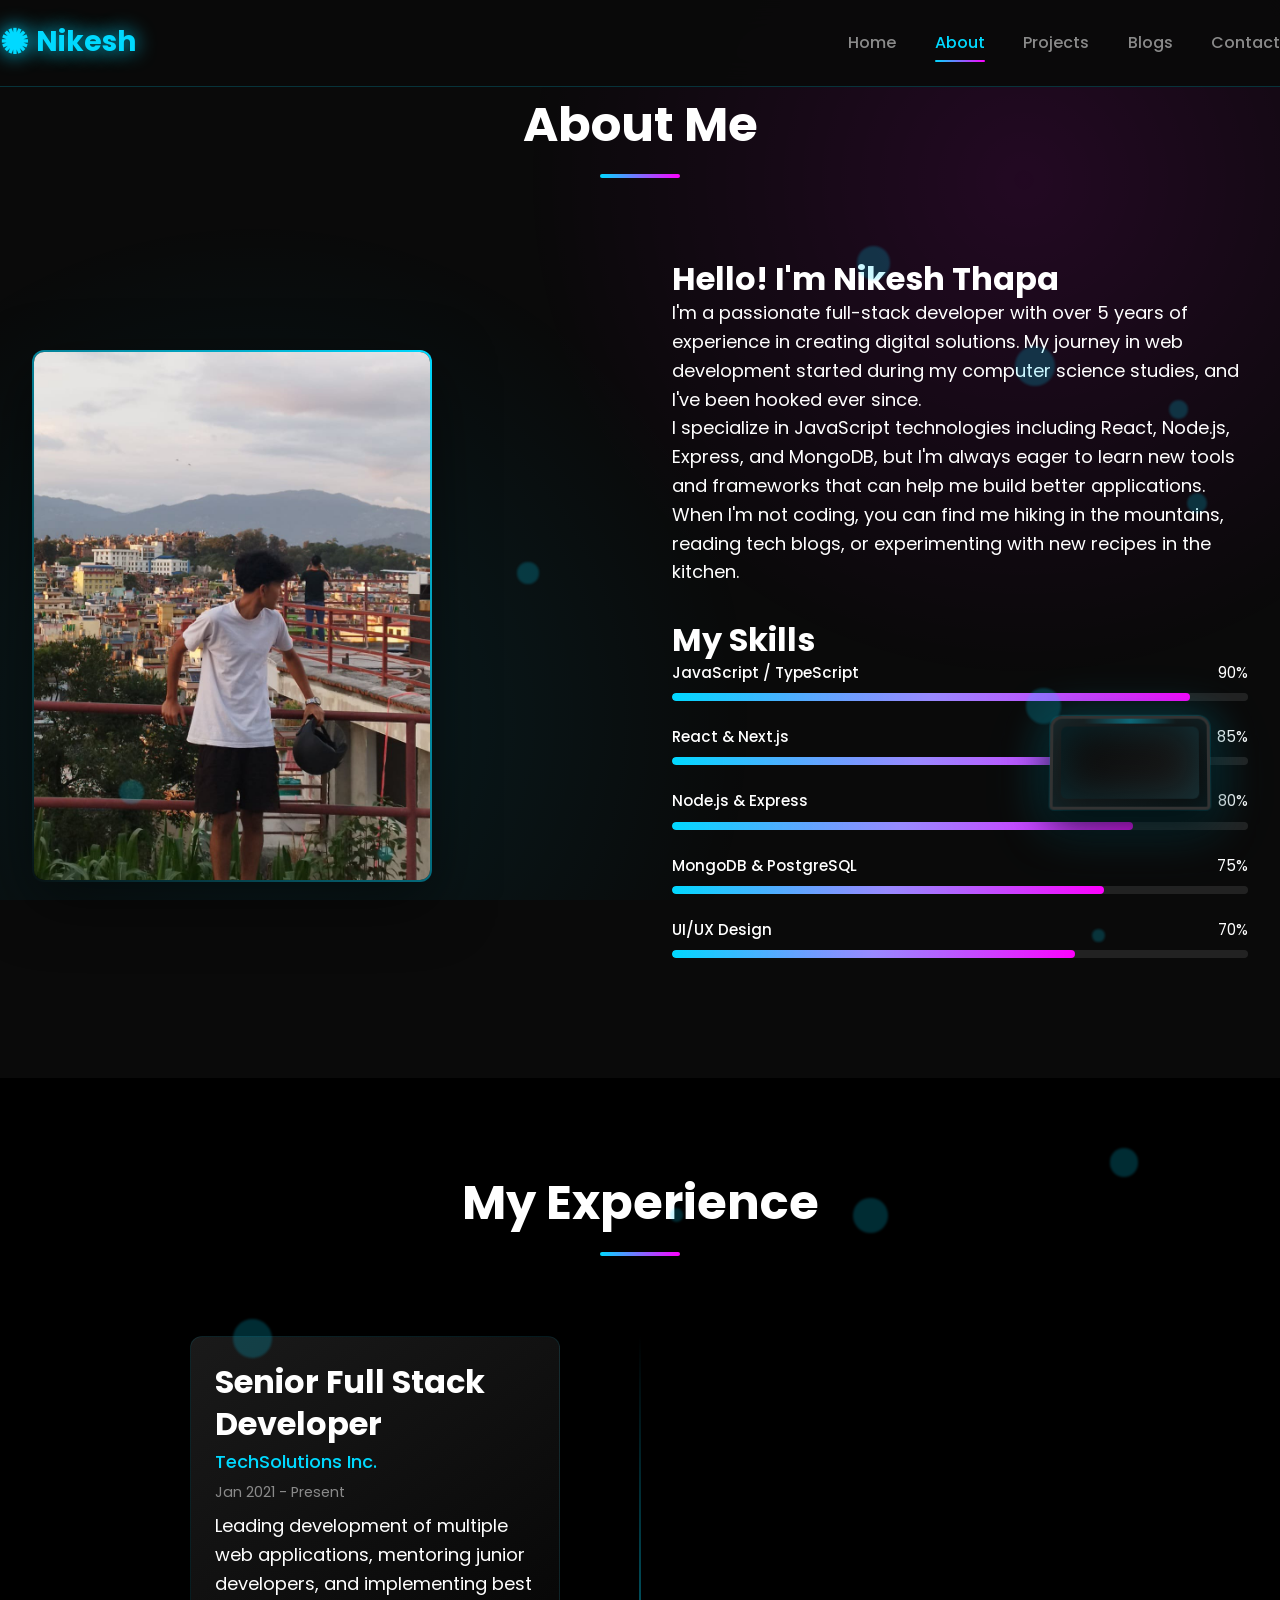
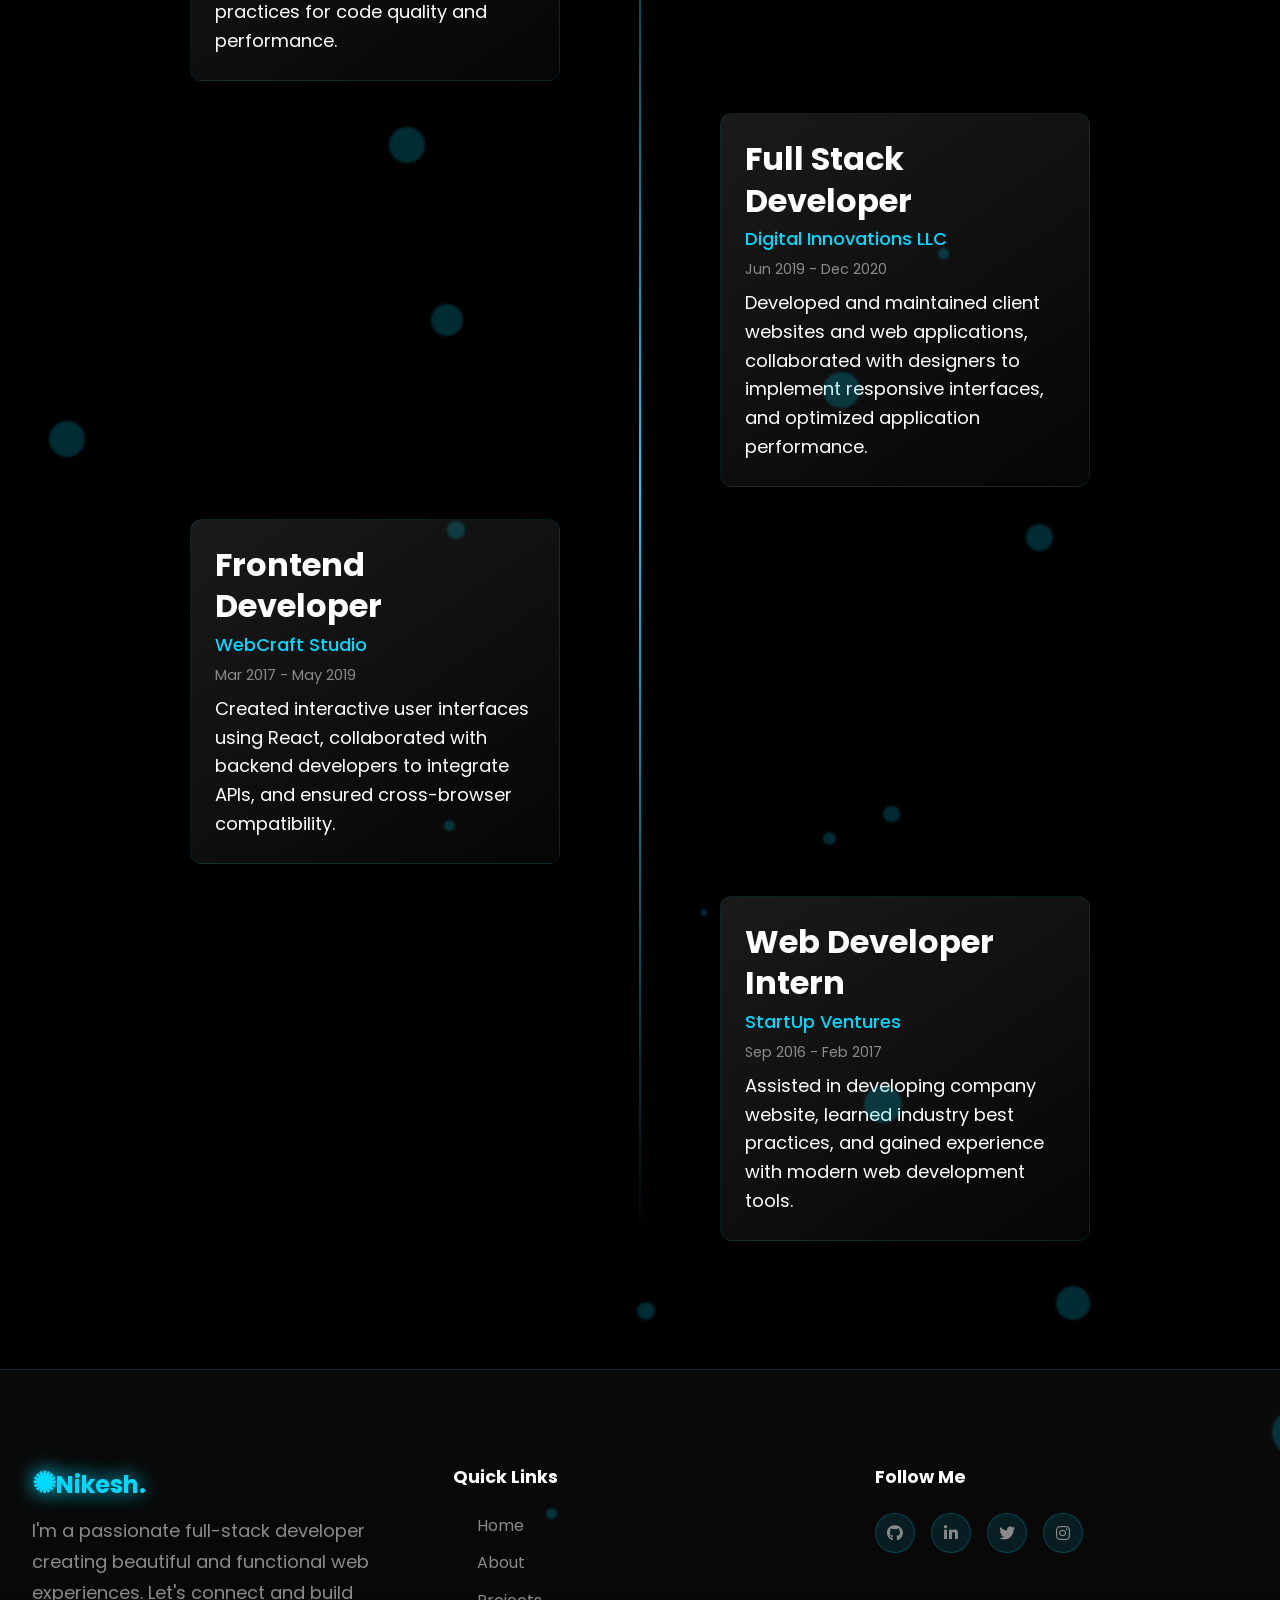
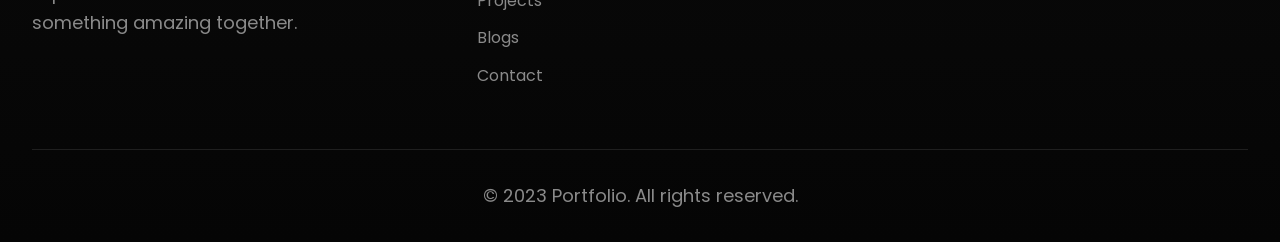
==== commit b2368704: "changes" ====
--- a/About.html
+++ b/About.html
@@ -156,7 +156,7 @@
         <div class="container">
             <div class="footer-container">
                 <div class="footer-about">
-                    <h2 class="logo">Portfolio<span>.</span></h2>
+                    <h2 class="logo">Nikesh<span>.</span></h2>
                     <p>I'm a passionate full-stack developer creating beautiful and functional web experiences. Let's connect and build something amazing together.</p>
                 </div>
                 
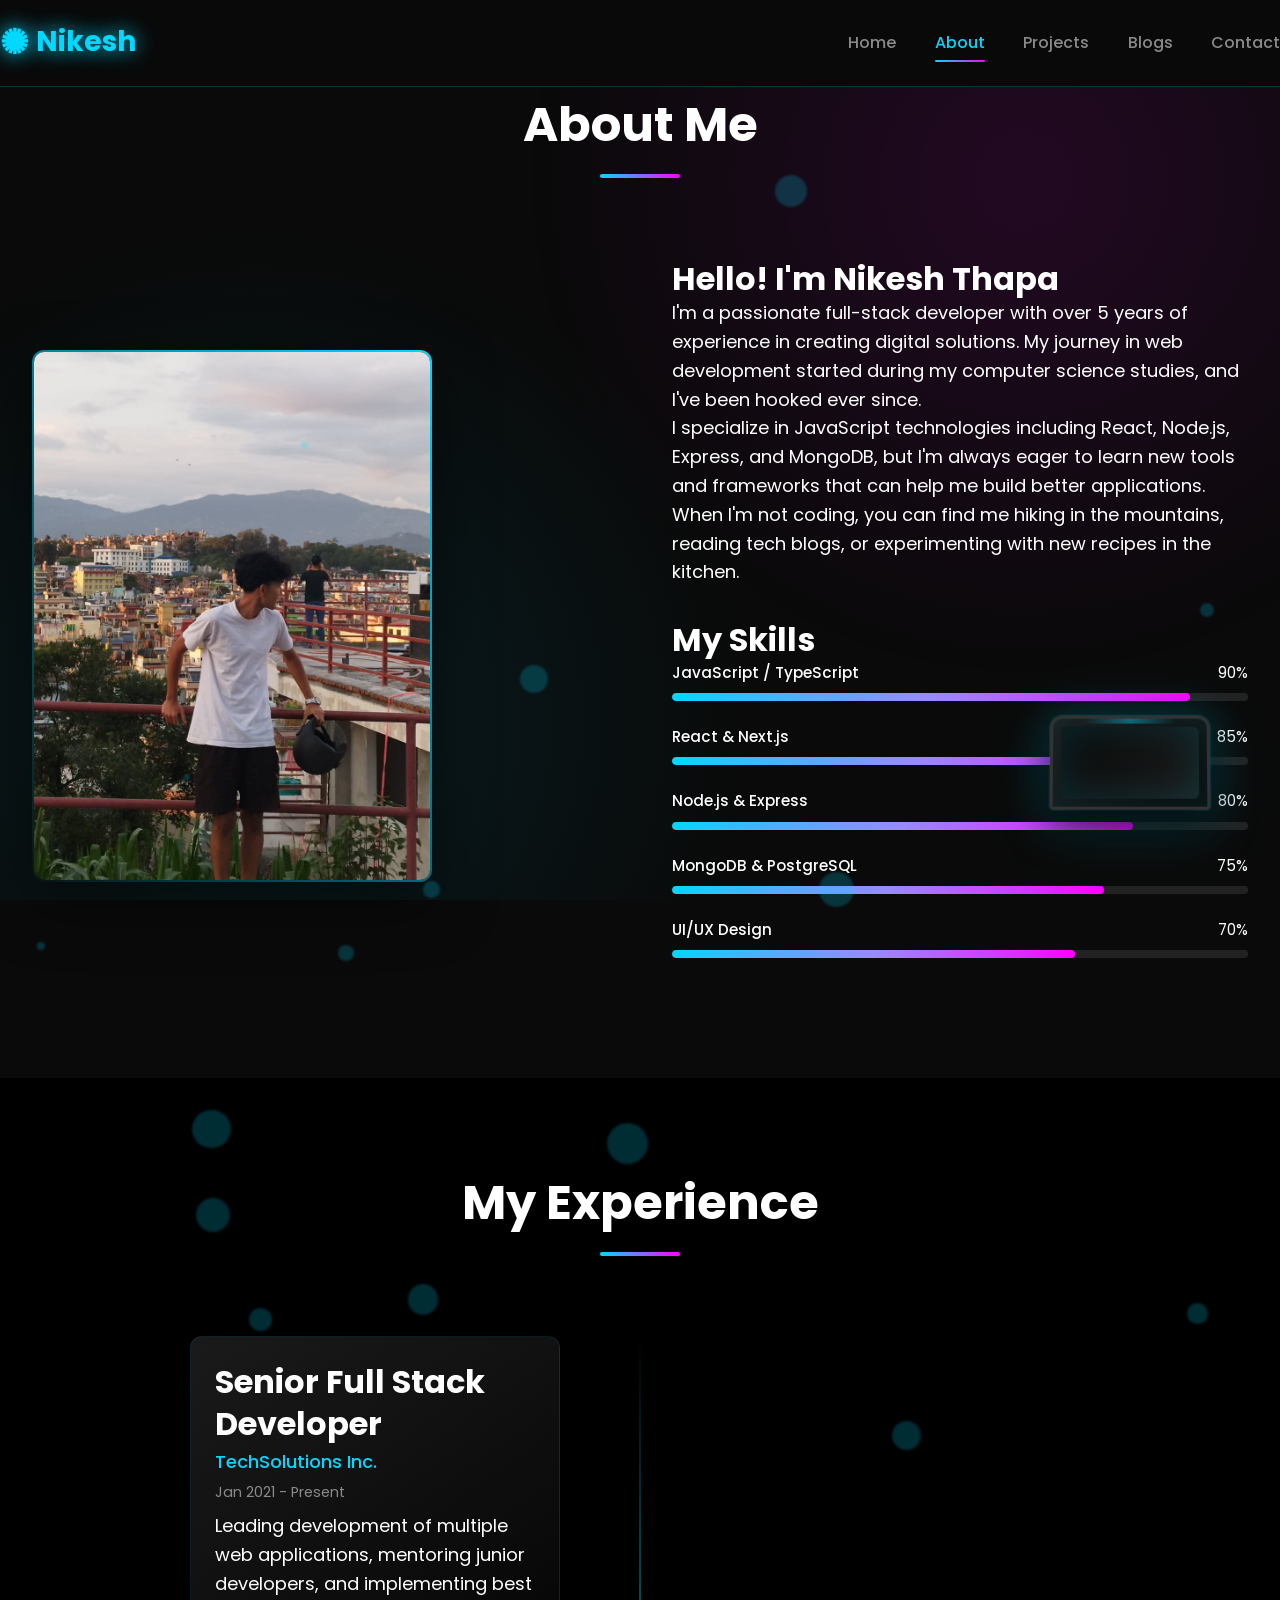
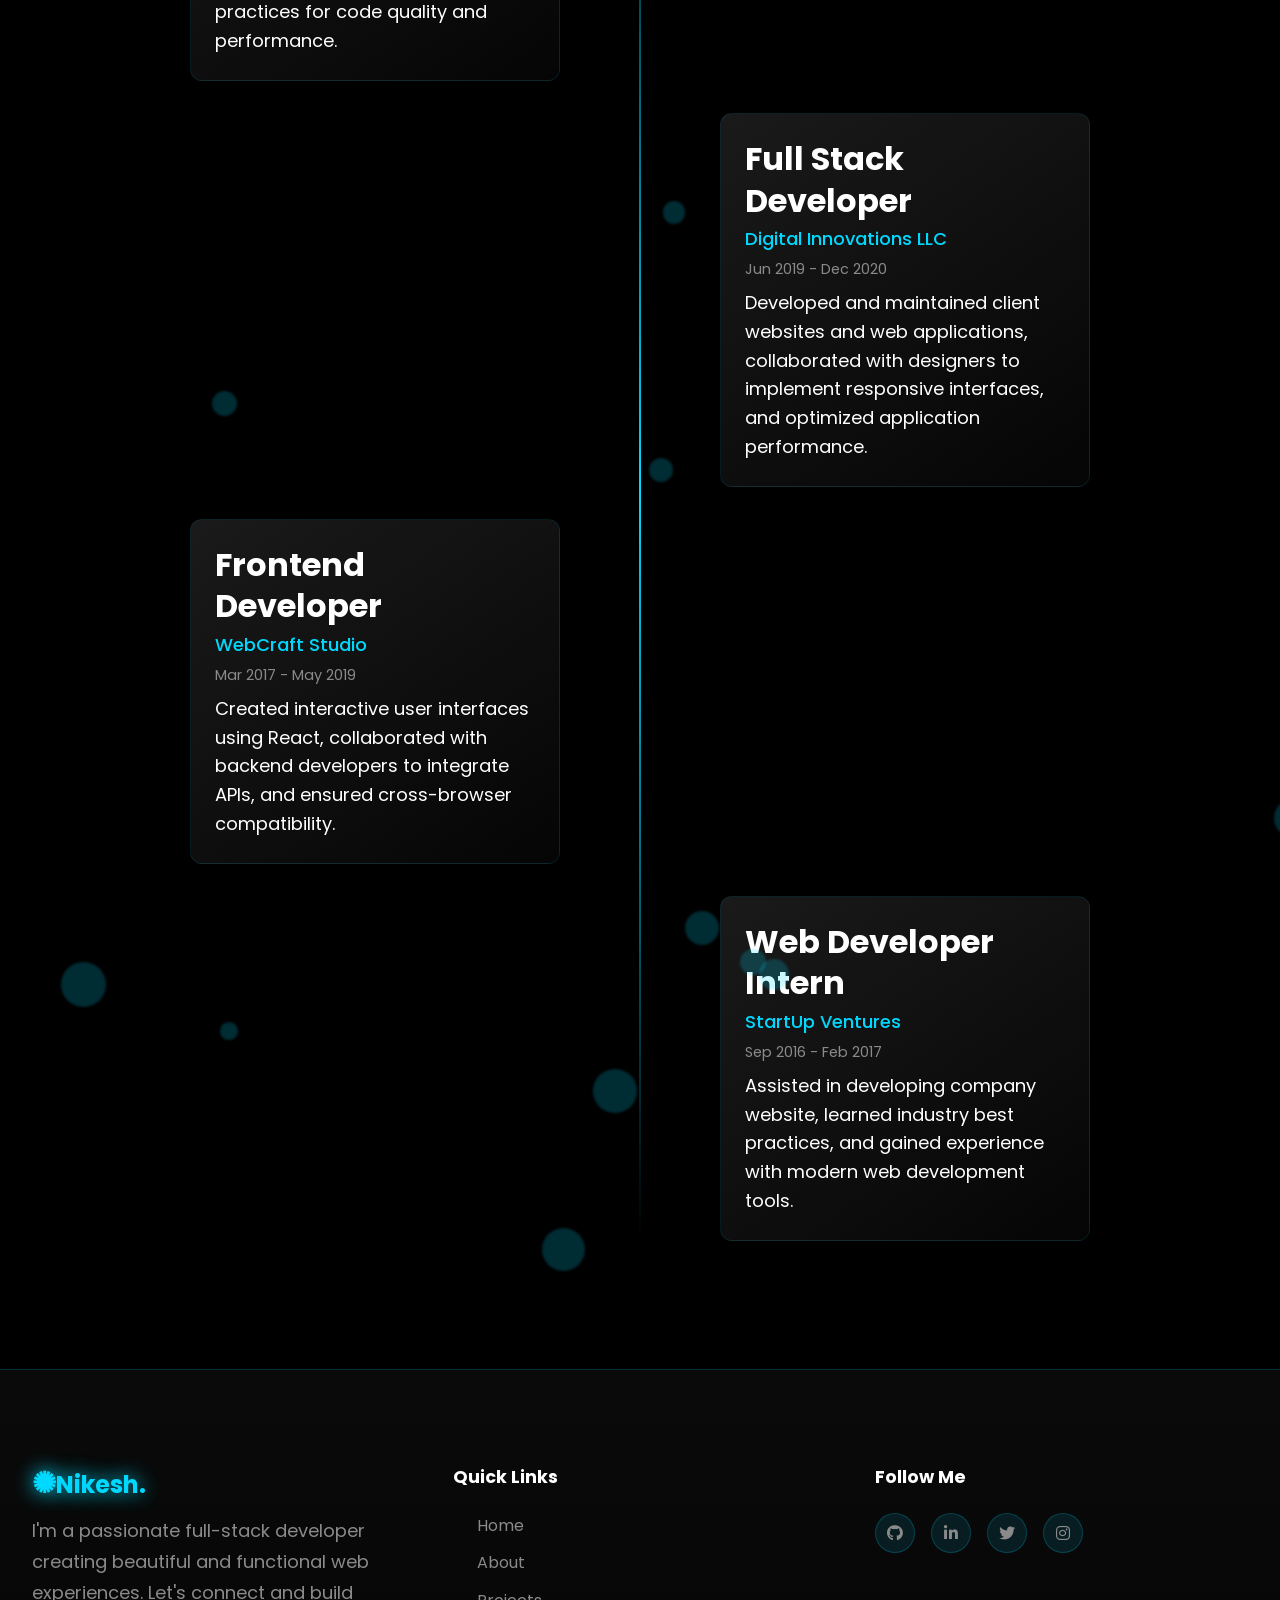
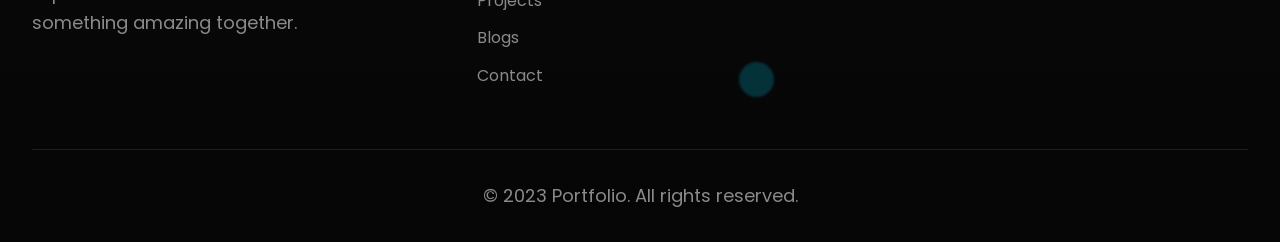
==== commit 71deba1b: "changes" ====
--- a/About.html
+++ b/About.html
@@ -206,79 +206,90 @@
     </div>
 
     <script>
-        // Mobile Navigation
-        const hamburger = document.getElementById('hamburger');
-        const navLinks = document.getElementById('nav-links');
-
-        hamburger.addEventListener('click', () => {
-            navLinks.classList.toggle('active');
-            hamburger.innerHTML = navLinks.classList.contains('active') 
-                ? '<i class="fas fa-times"></i>' 
-                : '<i class="fas fa-bars"></i>';
-        });
-
-        // Create floating particles
-        const particlesContainer = document.getElementById('particles-container');
-        const particleCount = 30;
-
-        for (let i = 0; i < particleCount; i++) {
-            const particle = document.createElement('div');
-            particle.className = 'particle';
-            
-            // Random properties
-            const size = Math.random() * 40 + 5;
-            const posX = Math.random() * 100;
-            const posY = Math.random() * 100;
-            const duration = Math.random() * 20 + 15;
-            const delay = Math.random() * 5;
-            
-            particle.style.width = `${size}px`;
-            particle.style.height = `${size}px`;
-            particle.style.left = `${posX}%`;
-            particle.style.top = `${posY}%`;
-            particle.style.animationDuration = `${duration}s`;
-            particle.style.animationDelay = `${delay}s`;
-            
-            particlesContainer.appendChild(particle);
+    // Mobile Navigation - SIMPLE FIX
+    const hamburger = document.getElementById('hamburger');
+    const navLinks = document.getElementById('nav-links');
+
+    // Make sure elements exist
+    if (hamburger && navLinks) {
+        hamburger.addEventListener('click', function() {
+            console.log('Hamburger clicked'); // Debug log
+            navLinks.classList.toggle('show-menu');
+            hamburger.classList.toggle('active');
+        });
+
+        // Close menu when clicking on links
+        document.querySelectorAll('.nav-links a').forEach(link => {
+            link.addEventListener('click', () => {
+                navLinks.classList.remove('show-menu');
+                hamburger.classList.remove('active');
+            });
+        });
+    }
+
+    // Rest of your code remains the same...
+    // Create floating particles
+    const particlesContainer = document.getElementById('particles-container');
+    const particleCount = 30;
+
+    for (let i = 0; i < particleCount; i++) {
+        const particle = document.createElement('div');
+        particle.className = 'particle';
+        
+        // Random properties
+        const size = Math.random() * 40 + 5;
+        const posX = Math.random() * 100;
+        const posY = Math.random() * 100;
+        const duration = Math.random() * 20 + 15;
+        const delay = Math.random() * 5;
+        
+        particle.style.width = `${size}px`;
+        particle.style.height = `${size}px`;
+        particle.style.left = `${posX}%`;
+        particle.style.top = `${posY}%`;
+        particle.style.animationDuration = `${duration}s`;
+        particle.style.animationDelay = `${delay}s`;
+        
+        particlesContainer.appendChild(particle);
+    }
+
+    // Blog card hover effect enhancement
+    document.querySelectorAll('.blog-card').forEach(card => {
+        card.addEventListener('mouseenter', function() {
+            this.style.zIndex = '100';
+        });
+        
+        card.addEventListener('mouseleave', function() {
+            this.style.zIndex = '';
+        });
+    });
+
+    // Smooth scroll for navigation links
+    document.querySelectorAll('a[href^="#"]').forEach(anchor => {
+        anchor.addEventListener('click', function (e) {
+            e.preventDefault();
+            const target = document.querySelector(this.getAttribute('href'));
+            if (target) {
+                target.scrollIntoView({
+                    behavior: 'smooth',
+                    block: 'start'
+                });
+            }
+        });
+    });
+
+    // Scroll progress indicator
+    window.addEventListener('scroll', () => {
+        const scrollTop = window.pageYOffset;
+        const docHeight = document.documentElement.scrollHeight - window.innerHeight;
+        const scrollPercent = (scrollTop / docHeight) * 100;
+        
+        // Update computer opacity on scroll
+        const computer = document.querySelector('.computer-3d-container');
+        if (computer) {
+            computer.style.opacity = Math.max(0.3, 1 - scrollPercent / 100);
         }
-
-        // Blog card hover effect enhancement
-        document.querySelectorAll('.blog-card').forEach(card => {
-            card.addEventListener('mouseenter', function() {
-                this.style.zIndex = '100';
-            });
-            
-            card.addEventListener('mouseleave', function() {
-                this.style.zIndex = '';
-            });
-        });
-
-        // Smooth scroll for navigation links
-        document.querySelectorAll('a[href^="#"]').forEach(anchor => {
-            anchor.addEventListener('click', function (e) {
-                e.preventDefault();
-                const target = document.querySelector(this.getAttribute('href'));
-                if (target) {
-                    target.scrollIntoView({
-                        behavior: 'smooth',
-                        block: 'start'
-                    });
-                }
-            });
-        });
-
-        // Scroll progress indicator
-        window.addEventListener('scroll', () => {
-            const scrollTop = window.pageYOffset;
-            const docHeight = document.documentElement.scrollHeight - window.innerHeight;
-            const scrollPercent = (scrollTop / docHeight) * 100;
-            
-            // Update computer opacity on scroll
-            const computer = document.querySelector('.computer-3d-container');
-            if (computer) {
-                computer.style.opacity = Math.max(0.3, 1 - scrollPercent / 100);
-            }
-        });
-    </script>
+    });
+</script>
 </body>
 </html>
--- a/style.css
+++ b/style.css
@@ -2133,4 +2133,81 @@
         opacity: 0;
         transform: translate(var(--tx), var(--ty)) scale(0);
     }
+}
+
+
+
+
+/* Mobile Navigation - UPDATED FIX */
+@media (max-width: 768px) {
+    .nav-links {
+        position: fixed;
+        top: 70px;
+        left: 0;
+        right: 0;
+        background: rgba(10, 10, 10, 0.98);
+        backdrop-filter: blur(20px);
+        -webkit-backdrop-filter: blur(20px);
+        flex-direction: column;
+        padding: 2rem;
+        transform: translateY(-100%);
+        opacity: 0;
+        visibility: hidden;
+        transition: all 0.5s cubic-bezier(0.4, 0, 0.2, 1);
+        z-index: 999;
+        border-top: 1px solid rgba(0, 217, 255, 0.2);
+        box-shadow: var(--shadow-lg);
+        display: flex !important;
+    }
+    
+    .nav-links.show-menu {
+        transform: translateY(0);
+        opacity: 1;
+        visibility: visible;
+        height: auto;
+        max-height: calc(100vh - 70px);
+        overflow-y: auto;
+    }
+    
+    .nav-links li {
+        width: 100%;
+        text-align: center;
+        margin-bottom: 1rem;
+    }
+    
+    .nav-links a {
+        display: block;
+        padding: 1rem;
+        border-radius: var(--border-radius);
+        transition: var(--transition);
+        font-size: 1.1rem;
+    }
+    
+    .nav-links a:hover {
+        background: rgba(0, 217, 255, 0.1);
+    }
+    
+    .hamburger {
+        display: block;
+        cursor: pointer;
+        z-index: 1001;
+    }
+    
+    .hamburger.active i {
+        transform: rotate(90deg);
+    }
+    
+    .hero-buttons {
+        flex-direction: column;
+        align-items: stretch;
+    }
+    
+    .btn {
+        width: 100%;
+        justify-content: center;
+    }
+    
+    .project-links {
+        flex-direction: column;
+    }
 }
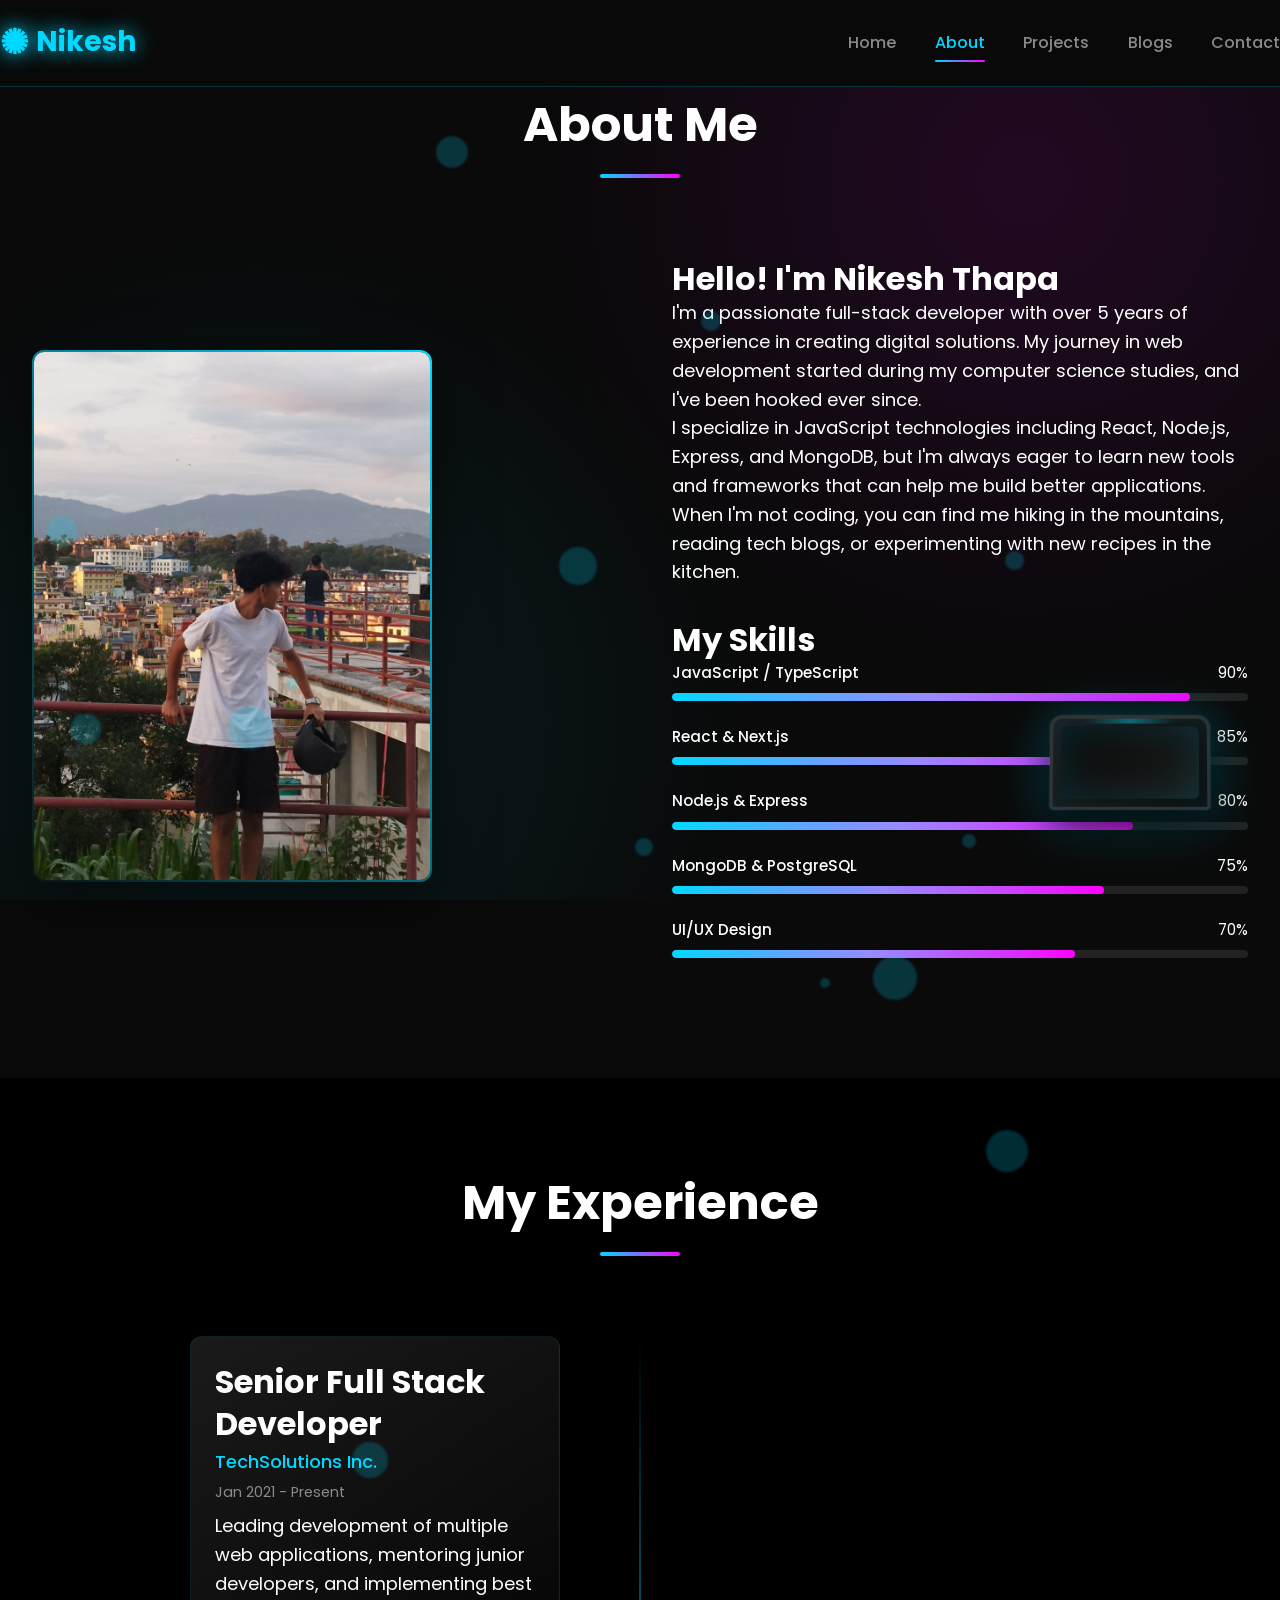
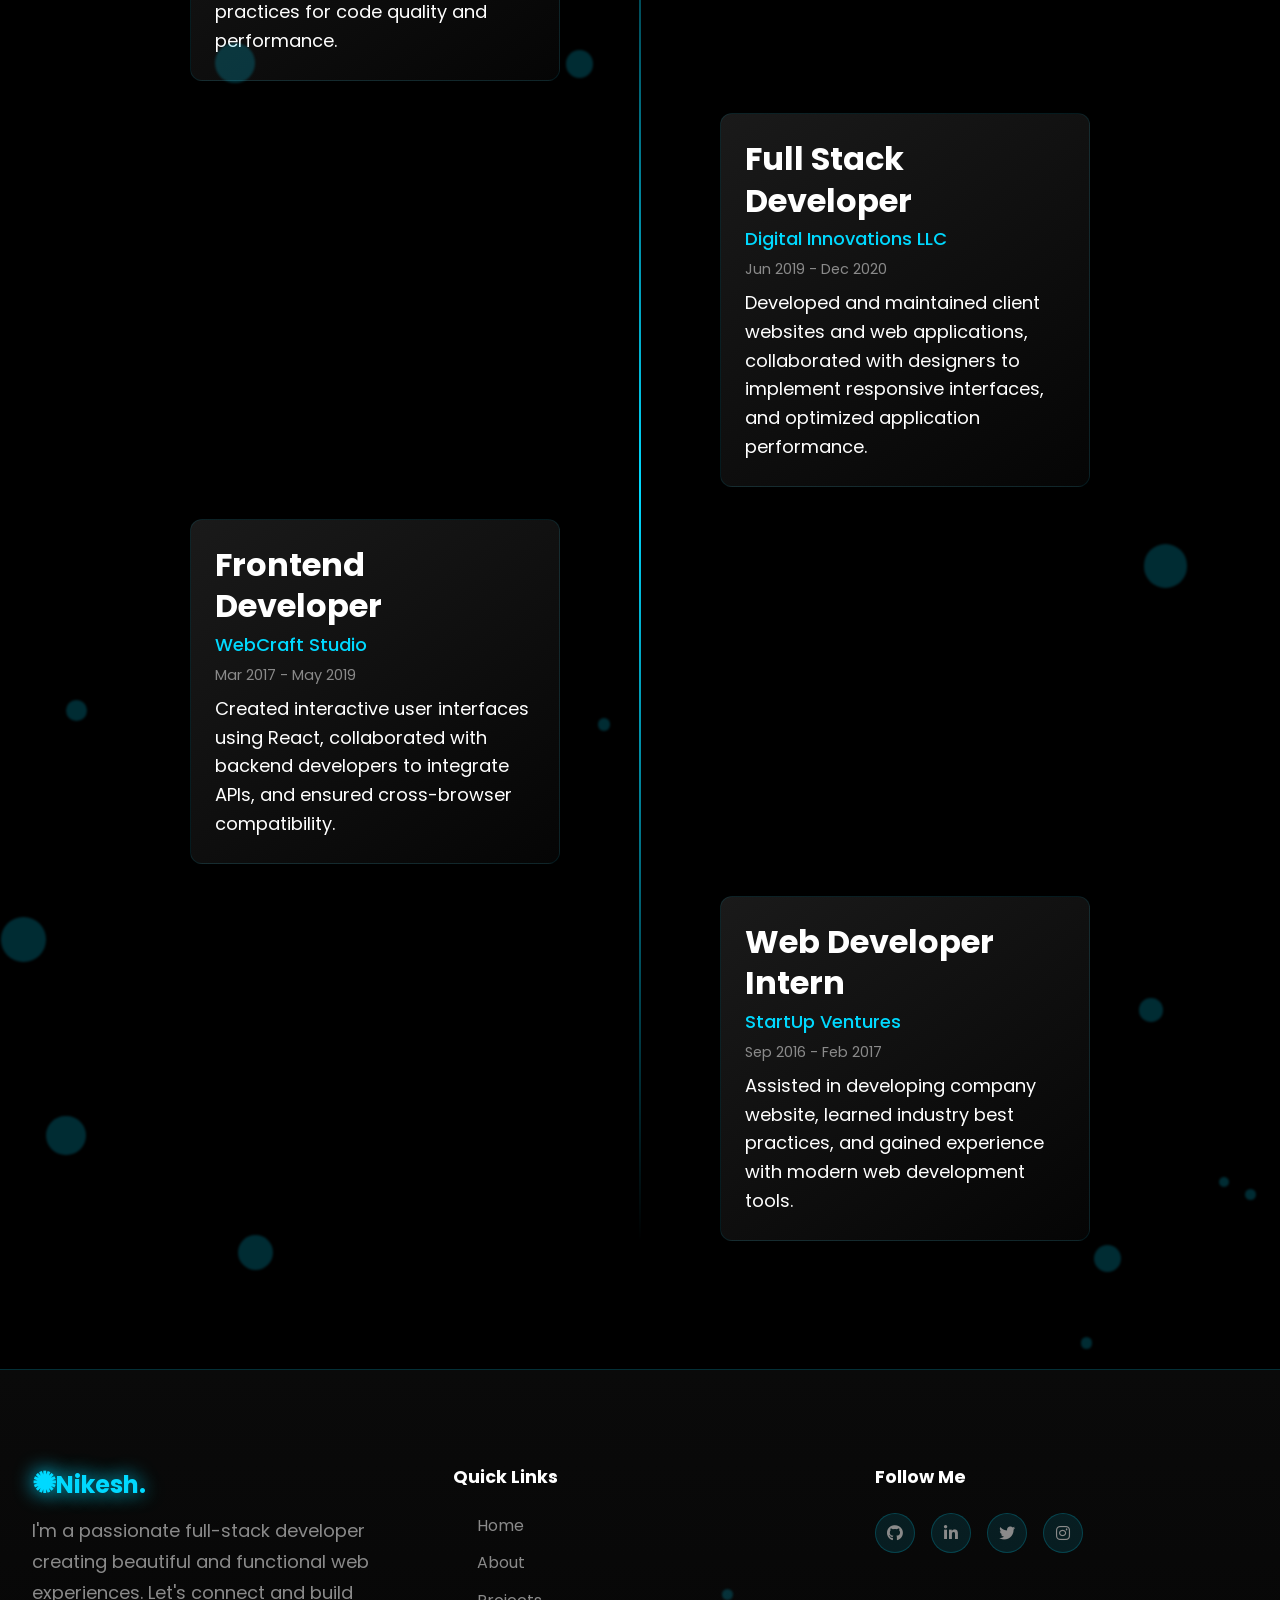
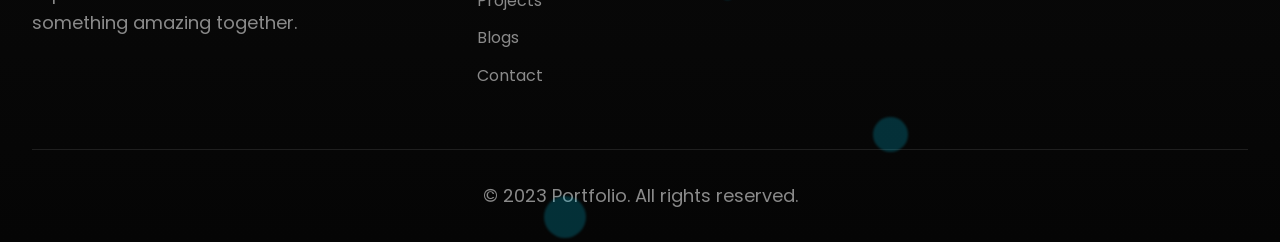
==== commit 253bae9c: "first merge" ====
--- a/About.html
+++ b/About.html
@@ -206,90 +206,79 @@
     </div>
 
     <script>
-    // Mobile Navigation - SIMPLE FIX
-    const hamburger = document.getElementById('hamburger');
-    const navLinks = document.getElementById('nav-links');
-
-    // Make sure elements exist
-    if (hamburger && navLinks) {
-        hamburger.addEventListener('click', function() {
-            console.log('Hamburger clicked'); // Debug log
-            navLinks.classList.toggle('show-menu');
-            hamburger.classList.toggle('active');
-        });
-
-        // Close menu when clicking on links
-        document.querySelectorAll('.nav-links a').forEach(link => {
-            link.addEventListener('click', () => {
-                navLinks.classList.remove('show-menu');
-                hamburger.classList.remove('active');
+        // Mobile Navigation
+        const hamburger = document.getElementById('hamburger');
+        const navLinks = document.getElementById('nav-links');
+
+        hamburger.addEventListener('click', () => {
+            navLinks.classList.toggle('active');
+            hamburger.innerHTML = navLinks.classList.contains('active') 
+                ? '<i class="fas fa-times"></i>' 
+                : '<i class="fas fa-bars"></i>';
+        });
+
+        // Create floating particles
+        const particlesContainer = document.getElementById('particles-container');
+        const particleCount = 30;
+
+        for (let i = 0; i < particleCount; i++) {
+            const particle = document.createElement('div');
+            particle.className = 'particle';
+            
+            // Random properties
+            const size = Math.random() * 40 + 5;
+            const posX = Math.random() * 100;
+            const posY = Math.random() * 100;
+            const duration = Math.random() * 20 + 15;
+            const delay = Math.random() * 5;
+            
+            particle.style.width = `${size}px`;
+            particle.style.height = `${size}px`;
+            particle.style.left = `${posX}%`;
+            particle.style.top = `${posY}%`;
+            particle.style.animationDuration = `${duration}s`;
+            particle.style.animationDelay = `${delay}s`;
+            
+            particlesContainer.appendChild(particle);
+        }
+
+        // Blog card hover effect enhancement
+        document.querySelectorAll('.blog-card').forEach(card => {
+            card.addEventListener('mouseenter', function() {
+                this.style.zIndex = '100';
             });
-        });
-    }
-
-    // Rest of your code remains the same...
-    // Create floating particles
-    const particlesContainer = document.getElementById('particles-container');
-    const particleCount = 30;
-
-    for (let i = 0; i < particleCount; i++) {
-        const particle = document.createElement('div');
-        particle.className = 'particle';
-        
-        // Random properties
-        const size = Math.random() * 40 + 5;
-        const posX = Math.random() * 100;
-        const posY = Math.random() * 100;
-        const duration = Math.random() * 20 + 15;
-        const delay = Math.random() * 5;
-        
-        particle.style.width = `${size}px`;
-        particle.style.height = `${size}px`;
-        particle.style.left = `${posX}%`;
-        particle.style.top = `${posY}%`;
-        particle.style.animationDuration = `${duration}s`;
-        particle.style.animationDelay = `${delay}s`;
-        
-        particlesContainer.appendChild(particle);
-    }
-
-    // Blog card hover effect enhancement
-    document.querySelectorAll('.blog-card').forEach(card => {
-        card.addEventListener('mouseenter', function() {
-            this.style.zIndex = '100';
-        });
-        
-        card.addEventListener('mouseleave', function() {
-            this.style.zIndex = '';
-        });
-    });
-
-    // Smooth scroll for navigation links
-    document.querySelectorAll('a[href^="#"]').forEach(anchor => {
-        anchor.addEventListener('click', function (e) {
-            e.preventDefault();
-            const target = document.querySelector(this.getAttribute('href'));
-            if (target) {
-                target.scrollIntoView({
-                    behavior: 'smooth',
-                    block: 'start'
-                });
+            
+            card.addEventListener('mouseleave', function() {
+                this.style.zIndex = '';
+            });
+        });
+
+        // Smooth scroll for navigation links
+        document.querySelectorAll('a[href^="#"]').forEach(anchor => {
+            anchor.addEventListener('click', function (e) {
+                e.preventDefault();
+                const target = document.querySelector(this.getAttribute('href'));
+                if (target) {
+                    target.scrollIntoView({
+                        behavior: 'smooth',
+                        block: 'start'
+                    });
+                }
+            });
+        });
+
+        // Scroll progress indicator
+        window.addEventListener('scroll', () => {
+            const scrollTop = window.pageYOffset;
+            const docHeight = document.documentElement.scrollHeight - window.innerHeight;
+            const scrollPercent = (scrollTop / docHeight) * 100;
+            
+            // Update computer opacity on scroll
+            const computer = document.querySelector('.computer-3d-container');
+            if (computer) {
+                computer.style.opacity = Math.max(0.3, 1 - scrollPercent / 100);
             }
         });
-    });
-
-    // Scroll progress indicator
-    window.addEventListener('scroll', () => {
-        const scrollTop = window.pageYOffset;
-        const docHeight = document.documentElement.scrollHeight - window.innerHeight;
-        const scrollPercent = (scrollTop / docHeight) * 100;
-        
-        // Update computer opacity on scroll
-        const computer = document.querySelector('.computer-3d-container');
-        if (computer) {
-            computer.style.opacity = Math.max(0.3, 1 - scrollPercent / 100);
-        }
-    });
-</script>
+    </script>
 </body>
 </html>
--- a/style.css
+++ b/style.css
@@ -2133,81 +2133,4 @@
         opacity: 0;
         transform: translate(var(--tx), var(--ty)) scale(0);
     }
-}
-
-
-
-
-/* Mobile Navigation - UPDATED FIX */
-@media (max-width: 768px) {
-    .nav-links {
-        position: fixed;
-        top: 70px;
-        left: 0;
-        right: 0;
-        background: rgba(10, 10, 10, 0.98);
-        backdrop-filter: blur(20px);
-        -webkit-backdrop-filter: blur(20px);
-        flex-direction: column;
-        padding: 2rem;
-        transform: translateY(-100%);
-        opacity: 0;
-        visibility: hidden;
-        transition: all 0.5s cubic-bezier(0.4, 0, 0.2, 1);
-        z-index: 999;
-        border-top: 1px solid rgba(0, 217, 255, 0.2);
-        box-shadow: var(--shadow-lg);
-        display: flex !important;
-    }
-    
-    .nav-links.show-menu {
-        transform: translateY(0);
-        opacity: 1;
-        visibility: visible;
-        height: auto;
-        max-height: calc(100vh - 70px);
-        overflow-y: auto;
-    }
-    
-    .nav-links li {
-        width: 100%;
-        text-align: center;
-        margin-bottom: 1rem;
-    }
-    
-    .nav-links a {
-        display: block;
-        padding: 1rem;
-        border-radius: var(--border-radius);
-        transition: var(--transition);
-        font-size: 1.1rem;
-    }
-    
-    .nav-links a:hover {
-        background: rgba(0, 217, 255, 0.1);
-    }
-    
-    .hamburger {
-        display: block;
-        cursor: pointer;
-        z-index: 1001;
-    }
-    
-    .hamburger.active i {
-        transform: rotate(90deg);
-    }
-    
-    .hero-buttons {
-        flex-direction: column;
-        align-items: stretch;
-    }
-    
-    .btn {
-        width: 100%;
-        justify-content: center;
-    }
-    
-    .project-links {
-        flex-direction: column;
-    }
 }
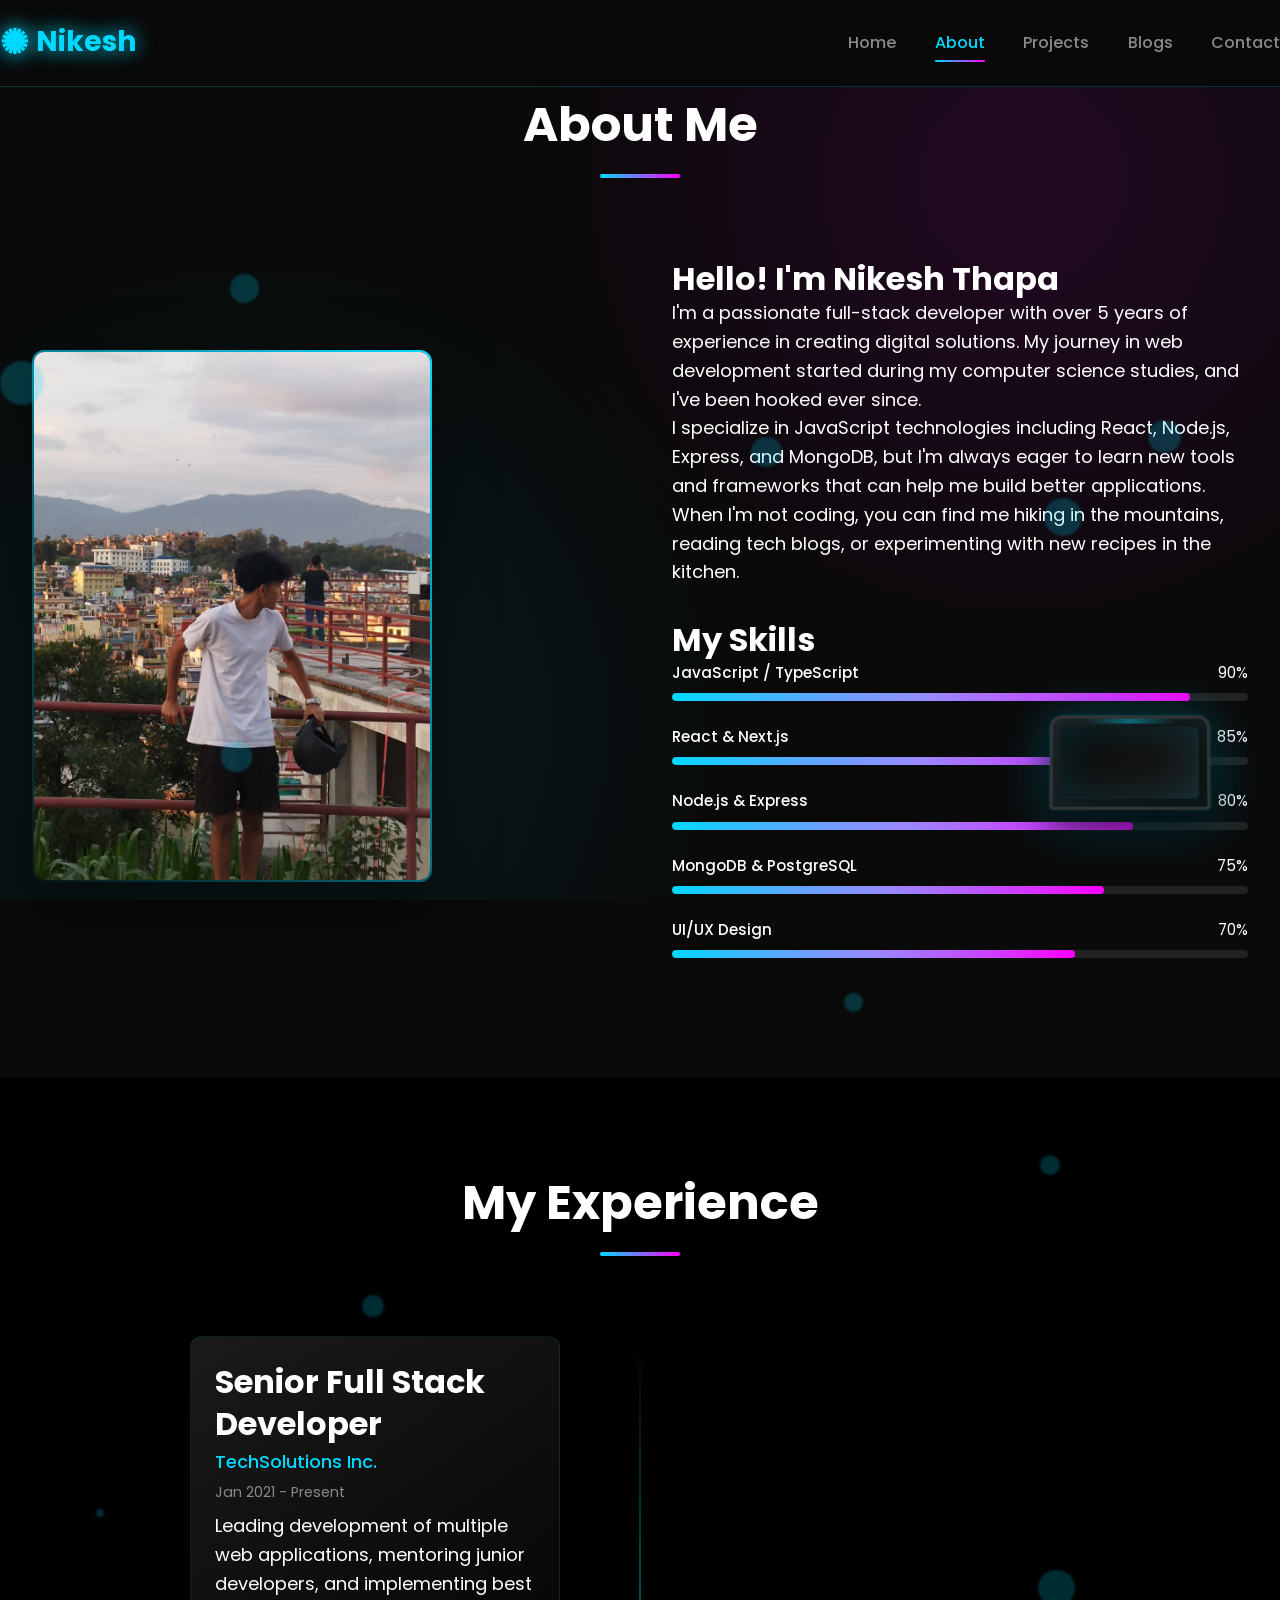
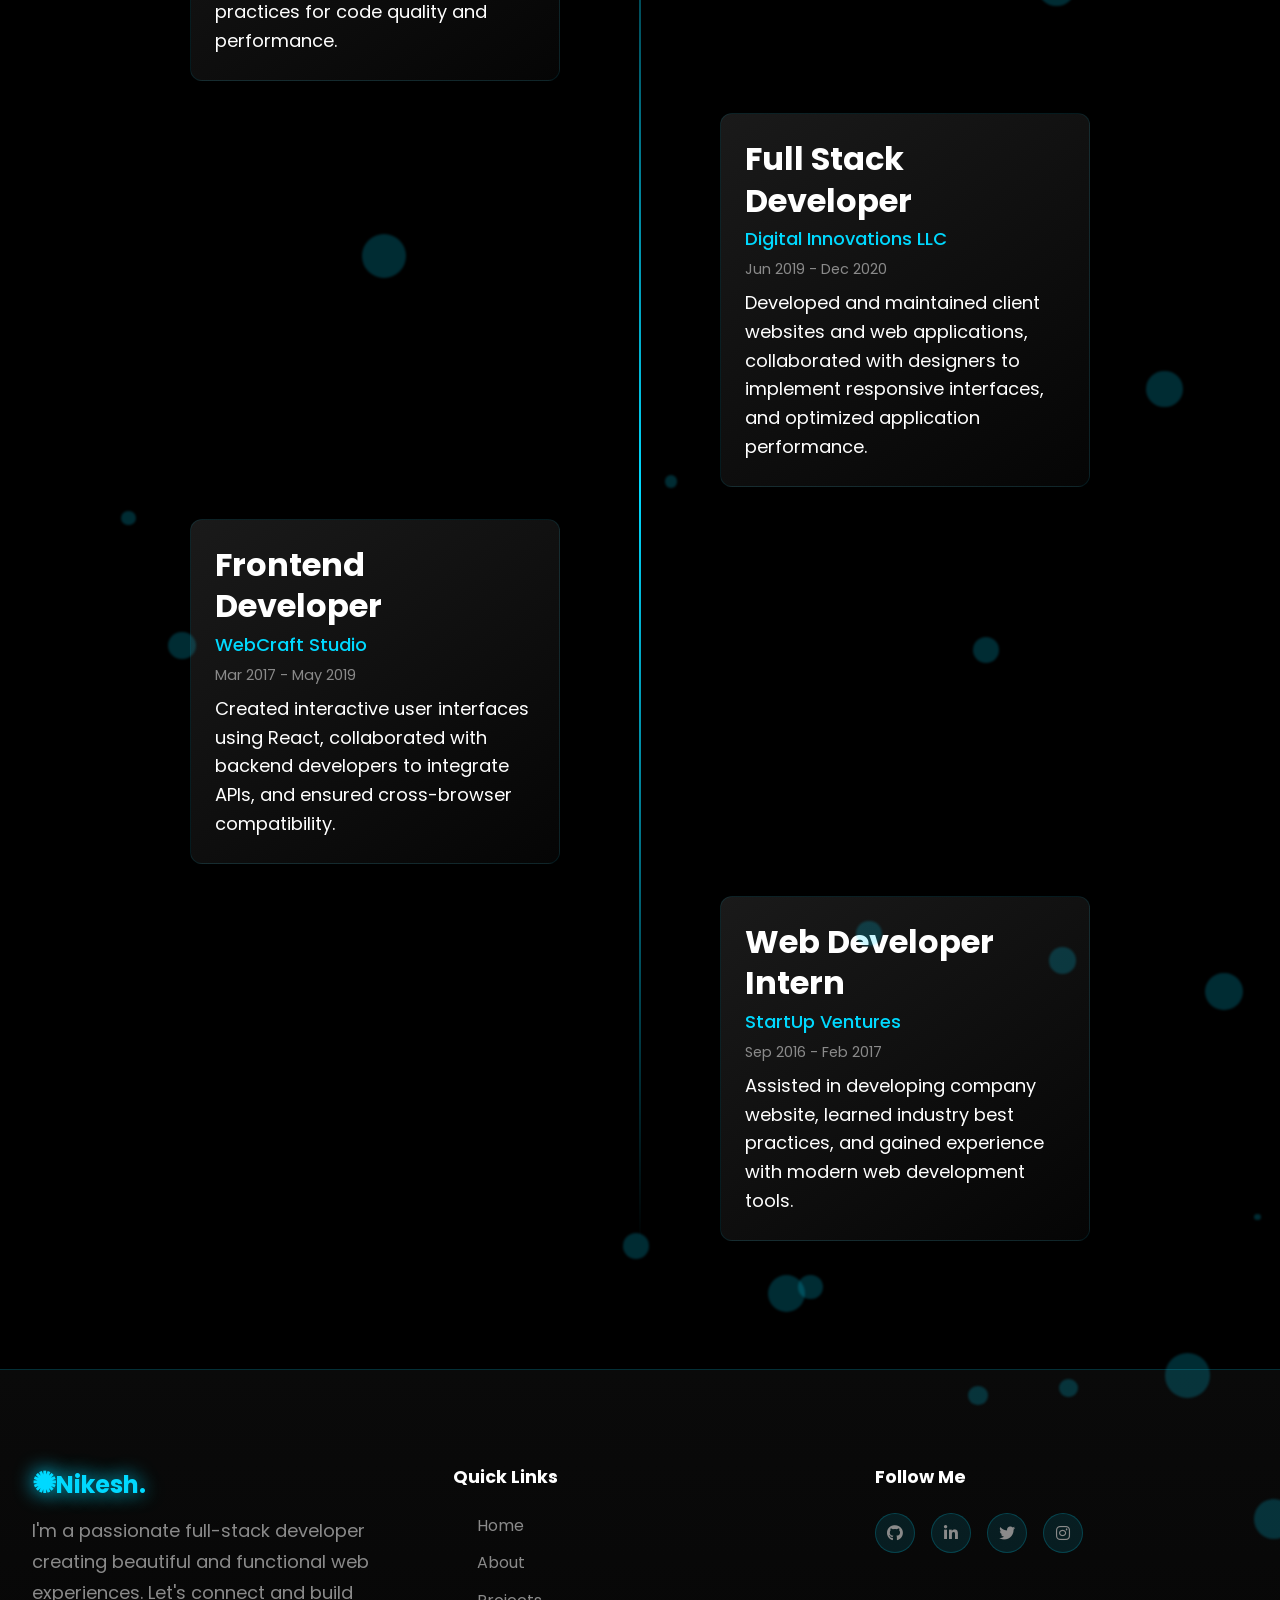
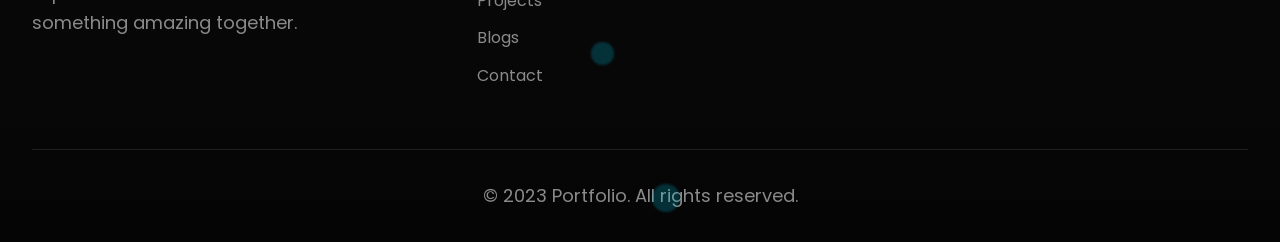
==== commit a4adcc4c: "changes" ====
--- a/About.html
+++ b/About.html
@@ -206,79 +206,90 @@
     </div>
 
     <script>
-        // Mobile Navigation
-        const hamburger = document.getElementById('hamburger');
-        const navLinks = document.getElementById('nav-links');
-
-        hamburger.addEventListener('click', () => {
-            navLinks.classList.toggle('active');
-            hamburger.innerHTML = navLinks.classList.contains('active') 
-                ? '<i class="fas fa-times"></i>' 
-                : '<i class="fas fa-bars"></i>';
-        });
-
-        // Create floating particles
-        const particlesContainer = document.getElementById('particles-container');
-        const particleCount = 30;
-
-        for (let i = 0; i < particleCount; i++) {
-            const particle = document.createElement('div');
-            particle.className = 'particle';
-            
-            // Random properties
-            const size = Math.random() * 40 + 5;
-            const posX = Math.random() * 100;
-            const posY = Math.random() * 100;
-            const duration = Math.random() * 20 + 15;
-            const delay = Math.random() * 5;
-            
-            particle.style.width = `${size}px`;
-            particle.style.height = `${size}px`;
-            particle.style.left = `${posX}%`;
-            particle.style.top = `${posY}%`;
-            particle.style.animationDuration = `${duration}s`;
-            particle.style.animationDelay = `${delay}s`;
-            
-            particlesContainer.appendChild(particle);
+    // Mobile Navigation - SIMPLE FIX
+    const hamburger = document.getElementById('hamburger');
+    const navLinks = document.getElementById('nav-links');
+
+    // Make sure elements exist
+    if (hamburger && navLinks) {
+        hamburger.addEventListener('click', function() {
+            console.log('Hamburger clicked'); // Debug log
+            navLinks.classList.toggle('show-menu');
+            hamburger.classList.toggle('active');
+        });
+
+        // Close menu when clicking on links
+        document.querySelectorAll('.nav-links a').forEach(link => {
+            link.addEventListener('click', () => {
+                navLinks.classList.remove('show-menu');
+                hamburger.classList.remove('active');
+            });
+        });
+    }
+
+  
+    // Create floating particles
+    const particlesContainer = document.getElementById('particles-container');
+    const particleCount = 30;
+
+    for (let i = 0; i < particleCount; i++) {
+        const particle = document.createElement('div');
+        particle.className = 'particle';
+        
+        // Random properties
+        const size = Math.random() * 40 + 5;
+        const posX = Math.random() * 100;
+        const posY = Math.random() * 100;
+        const duration = Math.random() * 20 + 15;
+        const delay = Math.random() * 5;
+        
+        particle.style.width = `${size}px`;
+        particle.style.height = `${size}px`;
+        particle.style.left = `${posX}%`;
+        particle.style.top = `${posY}%`;
+        particle.style.animationDuration = `${duration}s`;
+        particle.style.animationDelay = `${delay}s`;
+        
+        particlesContainer.appendChild(particle);
+    }
+
+    // Blog card hover effect enhancement
+    document.querySelectorAll('.blog-card').forEach(card => {
+        card.addEventListener('mouseenter', function() {
+            this.style.zIndex = '100';
+        });
+        
+        card.addEventListener('mouseleave', function() {
+            this.style.zIndex = '';
+        });
+    });
+
+    // Smooth scroll for navigation links
+    document.querySelectorAll('a[href^="#"]').forEach(anchor => {
+        anchor.addEventListener('click', function (e) {
+            e.preventDefault();
+            const target = document.querySelector(this.getAttribute('href'));
+            if (target) {
+                target.scrollIntoView({
+                    behavior: 'smooth',
+                    block: 'start'
+                });
+            }
+        });
+    });
+
+    // Scroll progress indicator
+    window.addEventListener('scroll', () => {
+        const scrollTop = window.pageYOffset;
+        const docHeight = document.documentElement.scrollHeight - window.innerHeight;
+        const scrollPercent = (scrollTop / docHeight) * 100;
+        
+        // Update computer opacity on scroll
+        const computer = document.querySelector('.computer-3d-container');
+        if (computer) {
+            computer.style.opacity = Math.max(0.3, 1 - scrollPercent / 100);
         }
-
-        // Blog card hover effect enhancement
-        document.querySelectorAll('.blog-card').forEach(card => {
-            card.addEventListener('mouseenter', function() {
-                this.style.zIndex = '100';
-            });
-            
-            card.addEventListener('mouseleave', function() {
-                this.style.zIndex = '';
-            });
-        });
-
-        // Smooth scroll for navigation links
-        document.querySelectorAll('a[href^="#"]').forEach(anchor => {
-            anchor.addEventListener('click', function (e) {
-                e.preventDefault();
-                const target = document.querySelector(this.getAttribute('href'));
-                if (target) {
-                    target.scrollIntoView({
-                        behavior: 'smooth',
-                        block: 'start'
-                    });
-                }
-            });
-        });
-
-        // Scroll progress indicator
-        window.addEventListener('scroll', () => {
-            const scrollTop = window.pageYOffset;
-            const docHeight = document.documentElement.scrollHeight - window.innerHeight;
-            const scrollPercent = (scrollTop / docHeight) * 100;
-            
-            // Update computer opacity on scroll
-            const computer = document.querySelector('.computer-3d-container');
-            if (computer) {
-                computer.style.opacity = Math.max(0.3, 1 - scrollPercent / 100);
-            }
-        });
-    </script>
+    });
+</script>
 </body>
 </html>
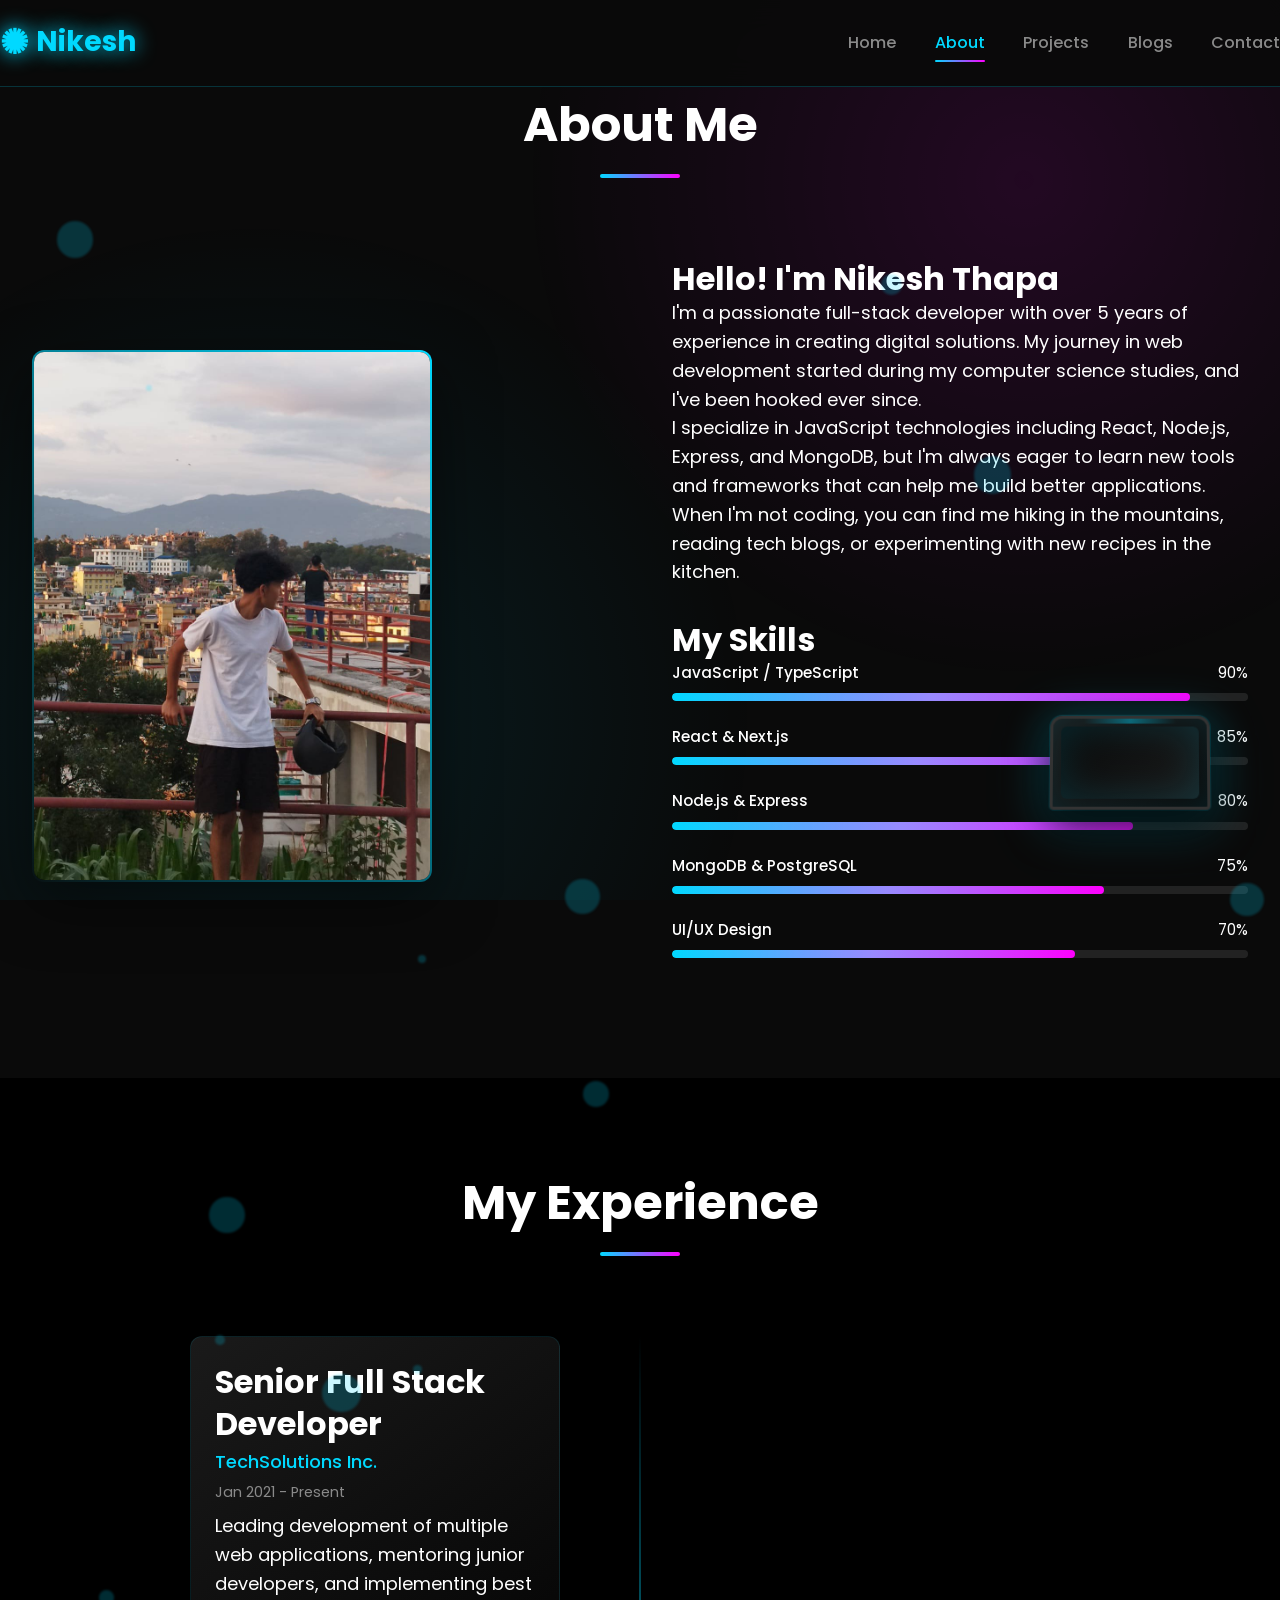
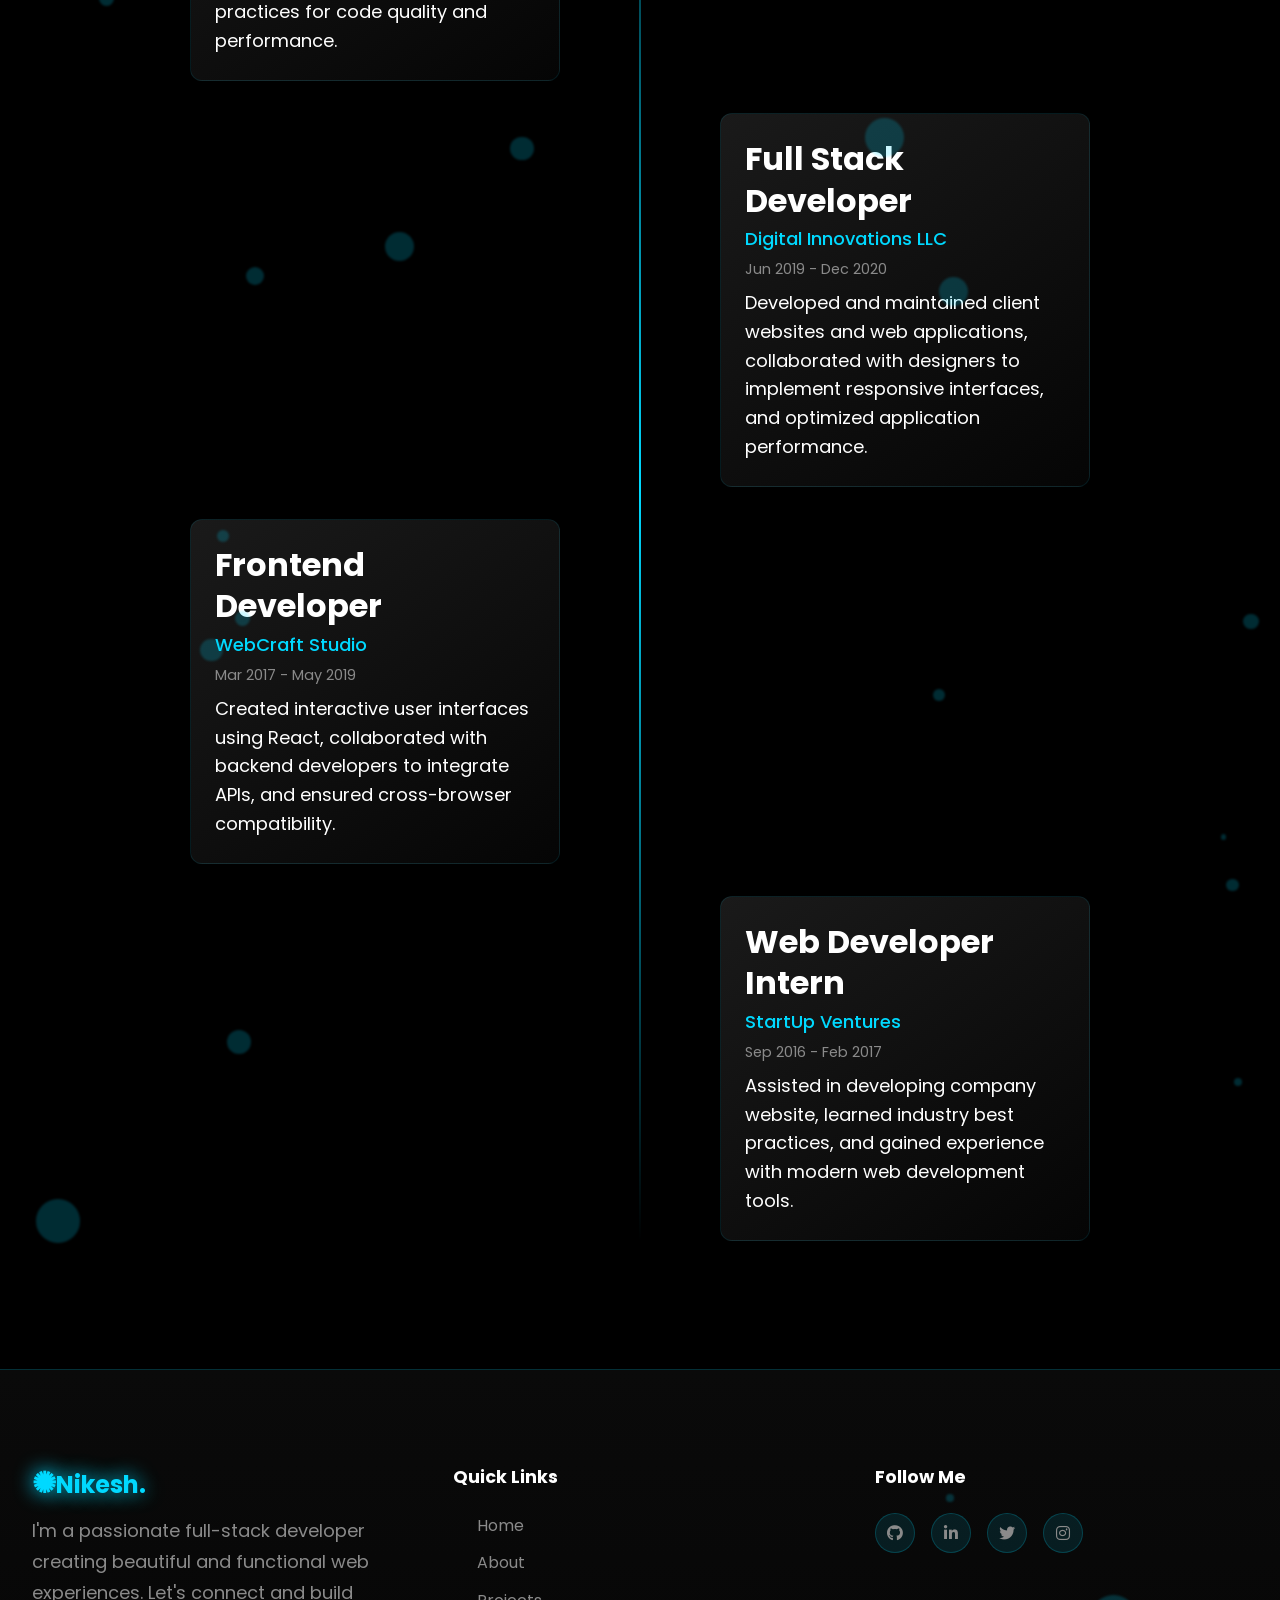
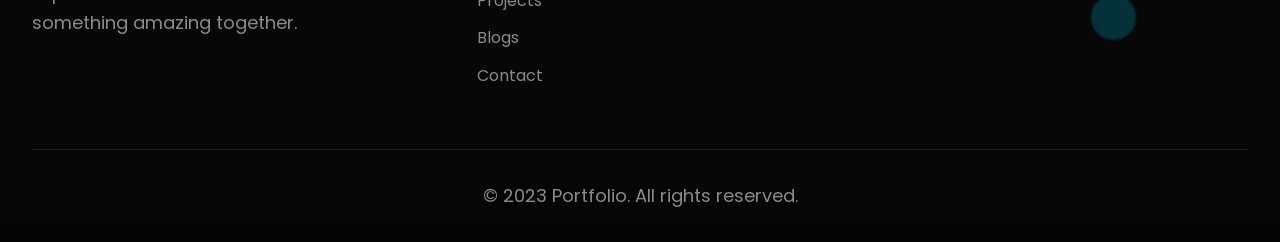
==== commit 17b5aaeb: "hh" ====
--- a/About.html
+++ b/About.html
@@ -227,7 +227,7 @@
         });
     }
 
-  
+    // Rest of your code remains the same...
     // Create floating particles
     const particlesContainer = document.getElementById('particles-container');
     const particleCount = 30;
--- a/style.css
+++ b/style.css
@@ -2133,4 +2133,81 @@
         opacity: 0;
         transform: translate(var(--tx), var(--ty)) scale(0);
     }
+}
+
+
+
+
+/* Mobile Navigation - UPDATED FIX */
+@media (max-width: 768px) {
+    .nav-links {
+        position: fixed;
+        top: 70px;
+        left: 0;
+        right: 0;
+        background: rgba(10, 10, 10, 0.98);
+        backdrop-filter: blur(20px);
+        -webkit-backdrop-filter: blur(20px);
+        flex-direction: column;
+        padding: 2rem;
+        transform: translateY(-100%);
+        opacity: 0;
+        visibility: hidden;
+        transition: all 0.5s cubic-bezier(0.4, 0, 0.2, 1);
+        z-index: 999;
+        border-top: 1px solid rgba(0, 217, 255, 0.2);
+        box-shadow: var(--shadow-lg);
+        display: flex !important;
+    }
+    
+    .nav-links.show-menu {
+        transform: translateY(0);
+        opacity: 1;
+        visibility: visible;
+        height: auto;
+        max-height: calc(100vh - 70px);
+        overflow-y: auto;
+    }
+    
+    .nav-links li {
+        width: 100%;
+        text-align: center;
+        margin-bottom: 1rem;
+    }
+    
+    .nav-links a {
+        display: block;
+        padding: 1rem;
+        border-radius: var(--border-radius);
+        transition: var(--transition);
+        font-size: 1.1rem;
+    }
+    
+    .nav-links a:hover {
+        background: rgba(0, 217, 255, 0.1);
+    }
+    
+    .hamburger {
+        display: block;
+        cursor: pointer;
+        z-index: 1001;
+    }
+    
+    .hamburger.active i {
+        transform: rotate(90deg);
+    }
+    
+    .hero-buttons {
+        flex-direction: column;
+        align-items: stretch;
+    }
+    
+    .btn {
+        width: 100%;
+        justify-content: center;
+    }
+    
+    .project-links {
+        flex-direction: column;
+    }
 }
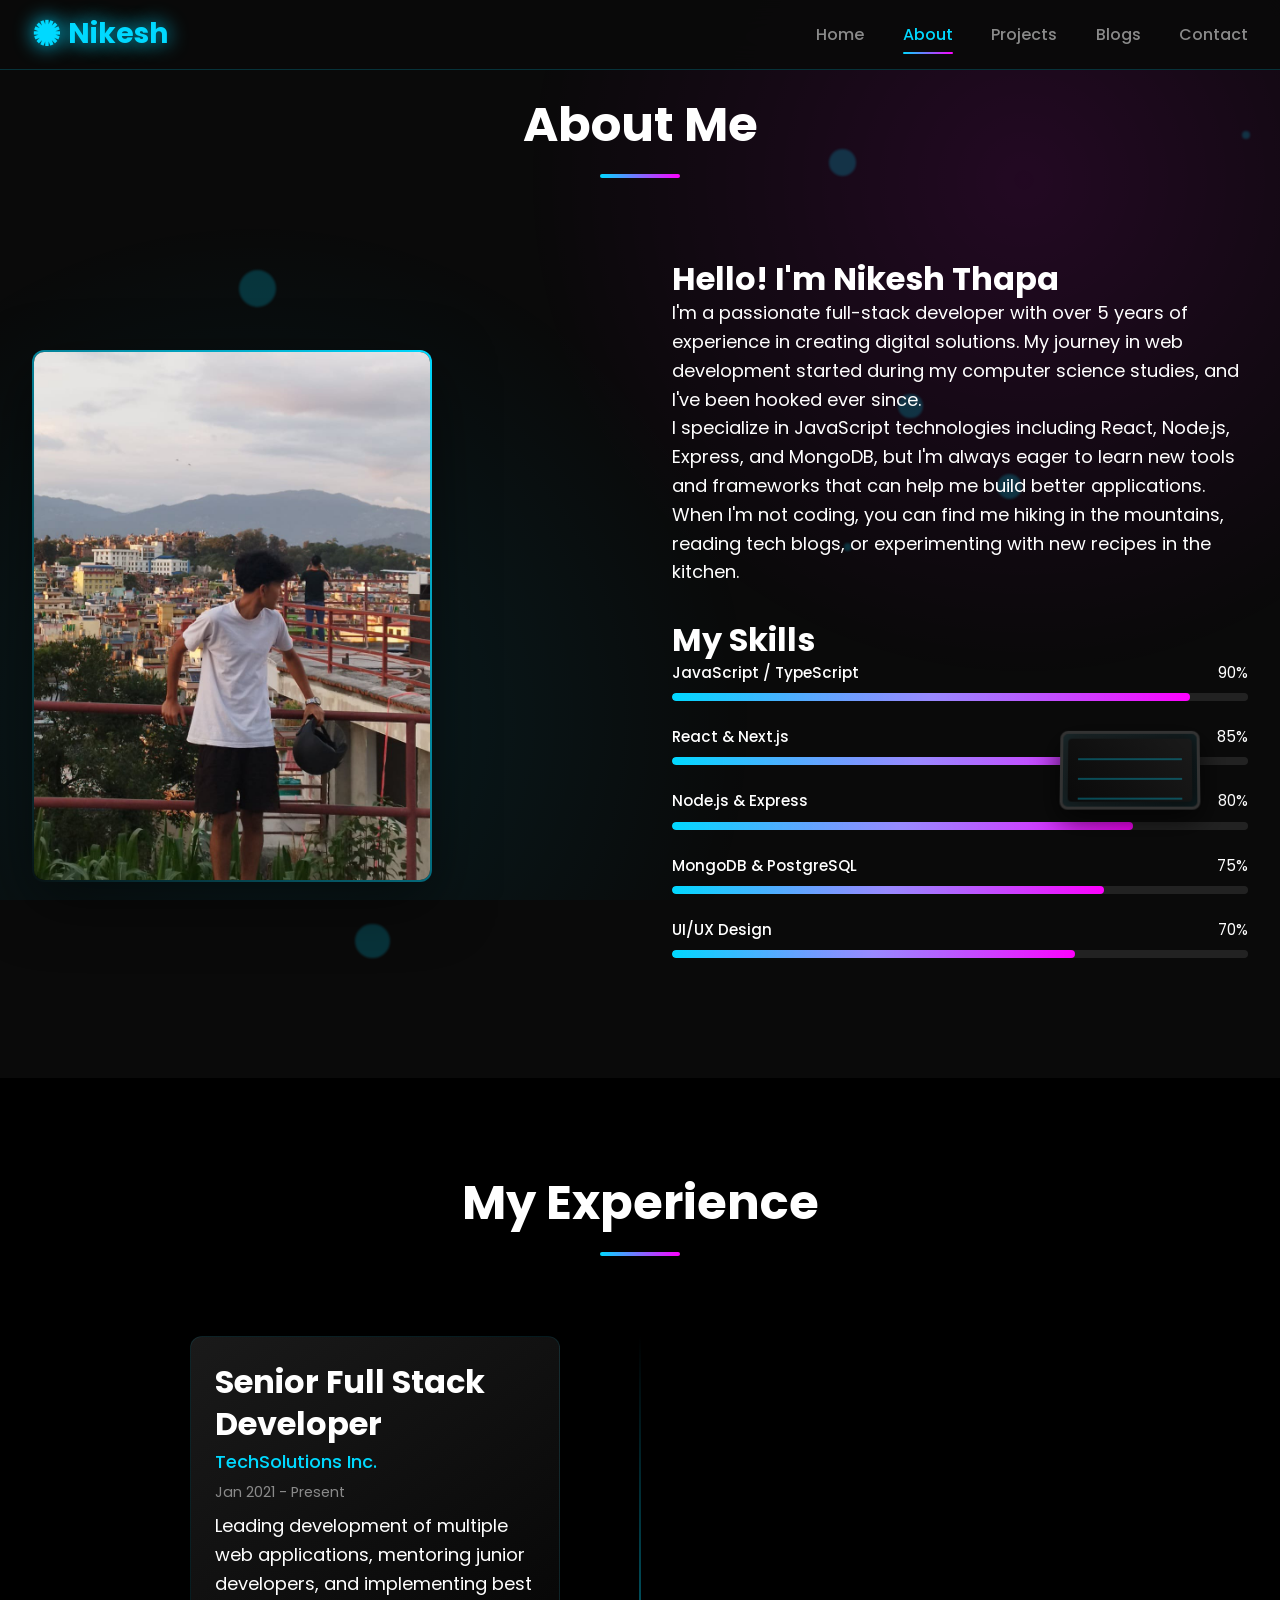
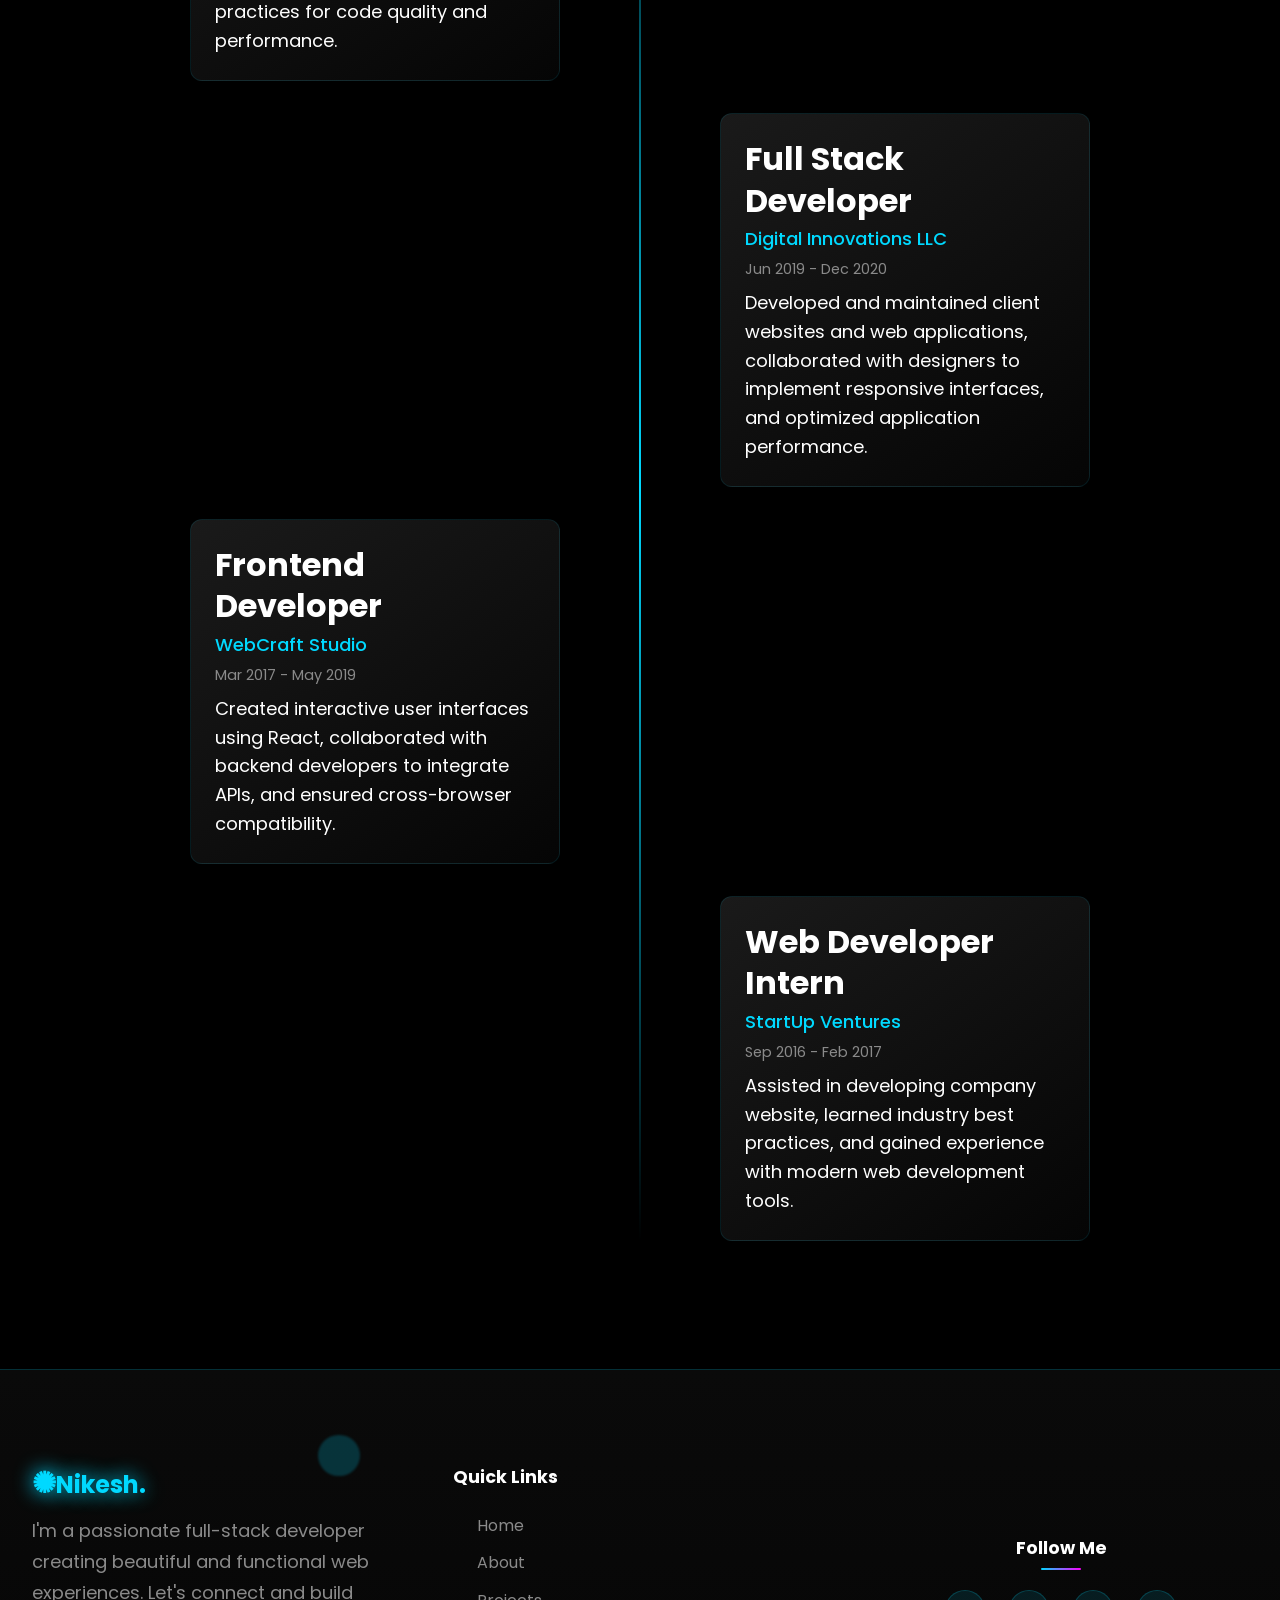
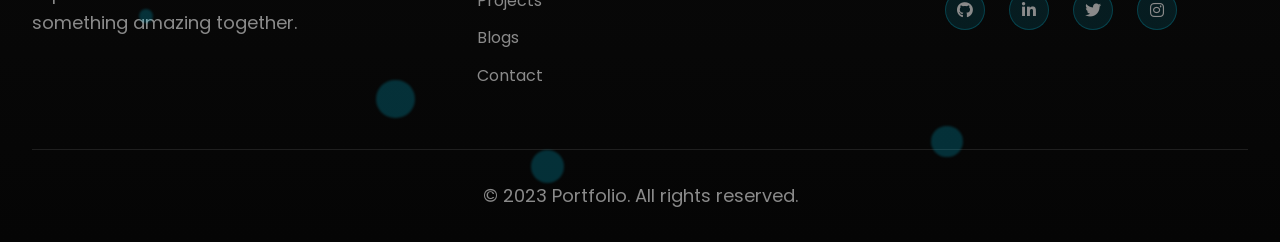
==== commit 2ea2de0b: "ADDED image" ====
--- a/About.html
+++ b/About.html
@@ -227,7 +227,7 @@
         });
     }
 
-    // Rest of your code remains the same...
+  
     // Create floating particles
     const particlesContainer = document.getElementById('particles-container');
     const particleCount = 30;
--- a/style.css
+++ b/style.css
@@ -1,4 +1,4 @@
-/* style.css - Enhanced with Modern Design & Full Responsiveness */
+
 * {
     margin: 0;
     padding: 0;
@@ -28,12 +28,15 @@
     --shadow-xl: 0 20px 60px rgba(0, 0, 0, 0.5);
     --container-padding: clamp(1rem, 5vw, 2rem);
     --section-padding: clamp(3rem, 10vw, 6rem);
+    --header-height: 70px;
+    --header-height-mobile: 60px;
 }
 
 html {
     font-size: 100%;
     scroll-behavior: smooth;
     overflow-x: hidden;
+    scroll-padding-top: calc(var(--header-height) + 20px);
 }
 
 body {
@@ -48,6 +51,55 @@
     -moz-osx-font-smoothing: grayscale;
 }
 
+/* Fix for ALL sections to prevent header overlap */
+section,
+div[id],
+article[id],
+main[id],
+footer[id],
+header[id],
+nav[id],
+.hero,
+.about-section,
+.projects-section,
+.blogs-section,
+.contact-section,
+.faq-section,
+.articles-hero,
+.section-padding,
+.section-title,
+.container section,
+main section,
+div[class*="section"],
+div[class*="hero"],
+div[class*="about"],
+div[class*="project"],
+div[class*="blog"],
+div[class*="contact"],
+div[class*="faq"],
+[id] {
+    scroll-margin-top: calc(var(--header-height) + 25px) !important;
+}
+
+/* Specific fix for blog-related elements */
+.blogs-section,
+.blog-card,
+.blogs-container,
+.blog-content,
+.blog-meta,
+.blog-img,
+.blog-card-3d,
+[class*="blog"] {
+    scroll-margin-top: calc(var(--header-height) + 30px) !important;
+}
+
+/* Fix for categories filter */
+.categories-filter,
+.category-btn,
+.filter-container {
+    scroll-margin-top: calc(var(--header-height) + 20px) !important;
+}
+
 /* Fluid Typography */
 h1 {
     font-size: clamp(2.5rem, 5vw, 4rem);
@@ -87,7 +139,7 @@
     background-clip: text;
 }
 
-/* 3D Background Effect - Optimized for Performance */
+/* 3D Background Effect */
 body::before {
     content: '';
     position: fixed;
@@ -110,7 +162,7 @@
     75% { transform: translate(1%, -2%); }
 }
 
-/* 3D Floating Particles - Reduced Count for Performance */
+/* 3D Floating Particles */
 .particles {
     position: fixed;
     width: 100%;
@@ -142,7 +194,7 @@
     }
 }
 
-/* Header & Navigation - Responsive & Accessible */
+/* Header & Navigation */
 header {
     background-color: rgba(10, 10, 10, 0.95);
     backdrop-filter: blur(15px);
@@ -154,14 +206,17 @@
     border-bottom: 1px solid rgba(0, 217, 255, 0.2);
     transition: var(--transition);
     transform: translateZ(0);
+    height: var(--header-height);
+    display: flex;
+    align-items: center;
 }
 
 .header-container {
     display: flex;
     justify-content: space-between;
     align-items: center;
-    padding: 1rem 0;
-    min-height: 70px;
+    width: 100%;
+    padding: 0 var(--container-padding);
 }
 
 .logo {
@@ -201,6 +256,7 @@
     transition: var(--transition);
     position: relative;
     padding: 0.5rem 0;
+    cursor: pointer;
 }
 
 .nav-links a::after {
@@ -243,19 +299,20 @@
 }
 
 .hamburger:hover i {
-    transform: rotate(90deg);
+    transform: rotate(90deg);   
     text-shadow: var(--glow);
 }
 
-/* Hero Section - Fully Responsive */
+/* Hero Section */
 .hero {
-    padding: calc(100px + 2rem) 0 var(--section-padding);
+    padding: calc(var(--header-height) + 30px) 0 var(--section-padding);
     background: linear-gradient(135deg, var(--darker-color) 0%, var(--dark-color) 100%);
     position: relative;
     overflow: hidden;
     min-height: 100vh;
     display: flex;
     align-items: center;
+    scroll-margin-top: 0 !important;
 }
 
 .hero-container {
@@ -273,17 +330,26 @@
 
 .hero-content {
     order: 2;
+    display: flex;
+    flex-direction: column;
+    justify-content: center;
+    padding-top: 1rem;
 }
 
 @media (min-width: 992px) {
     .hero-content {
         order: 1;
+        padding-top: 1.5rem;
+    }
+    
+    .hero h1 {
+        text-align: left;
+        padding: 0;
     }
 }
 
 .hero-image {
     order: 1;
-    text-align: center;
     position: relative;
 }
 
@@ -330,33 +396,25 @@
 }
 
 .hero h1 {
-    margin-bottom: 1rem;
-    background: linear-gradient(45deg, var(--primary-color), var(--accent-color));
-    -webkit-background-clip: text;
-    -webkit-text-fill-color: transparent;
-    background-clip: text;
-    animation: text-glow 3s infinite alternate;
-}
-
-@keyframes text-glow {
-    0% { 
-        text-shadow: 0 0 20px rgba(0, 217, 255, 0.5); 
-    }
-    100% { 
-        text-shadow: 0 0 30px rgba(255, 0, 255, 0.5); 
-    }
+    font-size: clamp(2rem, 8vw, 3.5rem);
+    line-height: 1.2;
+    margin-bottom: 1.5rem;
+    display: block;
+    visibility: visible;
+    opacity: 1;
+    margin-top: 0.5rem;
 }
 
 .hero h2 {
     font-size: clamp(1.25rem, 3vw, 1.75rem);
     color: var(--primary-color);
-    margin-bottom: 1.5rem;
+    margin-bottom: 2rem;
     font-weight: 400;
     opacity: 0.9;
 }
 
 .hero p {
-    margin-bottom: 2rem;
+    margin-bottom: 2.5rem;
     color: var(--gray-color);
     max-width: 600px;
     line-height: 1.8;
@@ -545,7 +603,8 @@
     0% { transform: translateX(-100%); }
     100% { transform: translateX(100%); }
 }
-/* Timeline - Responsive */
+
+/* Timeline */
 .experience-timeline {
     position: relative;
     max-width: 900px;
@@ -589,7 +648,6 @@
     }
 }
 
-/* REMOVED blue circle completely */
 .timeline-content {
     background: linear-gradient(145deg, var(--dark-gray), var(--darker-color));
     padding: 1.5rem;
@@ -934,225 +992,522 @@
     font-size: 0.9rem;
 }
 
-/* Mobile Navigation */
+
+/* 
+   FIXED RESPONSIVE HEADER & MOBILE STYLES
+    */
+
+/* Blog menu and category fixes */
+.blogs-section {
+    position: relative;
+    z-index: 2;
+}
+
+.categories-filter {
+    display: flex;
+    justify-content: center;
+    flex-wrap: wrap;
+    gap: 1rem;
+    margin: 2rem 0 3rem;
+    position: relative;
+    z-index: 5;
+}
+
+.category-btn {
+    padding: 0.75rem 1.5rem;
+    background: rgba(255, 255, 255, 0.05);
+    border: 1px solid rgba(0, 217, 255, 0.2);
+    border-radius: 50px;
+    color: var(--gray-color);
+    font-weight: 500;
+    cursor: pointer;
+    transition: var(--transition);
+    font-size: 1rem;
+    position: relative;
+    overflow: hidden;
+}
+
+.category-btn:hover,
+.category-btn.active {
+    background: var(--primary-color);
+    color: var(--dark-color);
+    border-color: var(--primary-color);
+    transform: translateY(-2px);
+    box-shadow: 0 5px 15px rgba(0, 217, 255, 0.3);
+}
+
+.category-btn:active {
+    transform: translateY(0);
+}
+
+/* Fix for blog cards visibility */
+.blog-card {
+    position: relative;
+    z-index: 2;
+    cursor: pointer;
+}
+
+.blog-card a {
+    text-decoration: none;
+    color: inherit;
+    display: block;
+    height: 100%;
+}
+
+/* Ensure blog content is clickable */
+.blog-content * {
+    pointer-events: none;
+}
+
+.blog-content a,
+.blog-content button,
+.blog-content .btn,
+.blog-content .project-link {
+    pointer-events: auto;
+}
+
+/*
+   CRITICAL FIX: BLOGS MENU BAR WORKING
+    */
+
+/* Override pointer-events that were blocking clicks */
+.nav-links {
+    pointer-events: auto !important;
+}
+
+.nav-links a {
+    pointer-events: auto !important;
+    cursor: pointer !important;
+    z-index: 1002;
+}
+
+.hamburger {
+    pointer-events: auto !important;
+    cursor: pointer !important;
+    z-index: 1003;
+}
+
+/* Mobile Navigation Fixes  */
 @media (max-width: 768px) {
+    :root {
+        --header-height: 60px;
+        --header-height-mobile: 60px;
+    }
+    
+    html {
+        scroll-padding-top: calc(var(--header-height) + 25px);
+    }
+    
+    /* Comprehensive scroll margin for mobile */
+    section,
+    div[id],
+    article[id],
+    .blogs-section,
+    .projects-section,
+    .about-section,
+    .contact-section,
+    .faq-section,
+    .articles-hero,
+    .section-padding,
+    .section-title,
+    [id] {
+        scroll-margin-top: calc(var(--header-height) + 30px) !important;
+    }
+    
+    /* Specific blog section margin */
+    .blogs-section {
+        scroll-margin-top: calc(var(--header-height) + 35px) !important;
+    }
+    
+    header {
+        height: var(--header-height);
+        pointer-events: none; 
+    }
+    
+    .header-container {
+        pointer-events: none;
+    }
+    
+    .logo,
+    .hamburger,
+    .nav-links.active,
+    .nav-links.active a {
+        pointer-events: auto !important;
+    }
+    
+    /* Fixed mobile navigation */
     .nav-links {
         position: fixed;
-        top: 70px;
+        top: var(--header-height);
         left: 0;
         right: 0;
         background: rgba(10, 10, 10, 0.98);
         backdrop-filter: blur(20px);
         -webkit-backdrop-filter: blur(20px);
         flex-direction: column;
-        padding: 2rem;
-        transform: translateY(-100%);
+        padding: 2rem 1.5rem;
+        transform: translateY(-150%);
         opacity: 0;
         visibility: hidden;
-        transition: var(--transition-slow);
+        transition: transform 0.4s ease-in-out, opacity 0.3s ease, visibility 0.3s ease;
         z-index: 999;
         border-top: 1px solid rgba(0, 217, 255, 0.2);
+        border-bottom: 1px solid rgba(0, 217, 255, 0.2);
         box-shadow: var(--shadow-lg);
+        max-height: calc(100vh - var(--header-height));
+        overflow-y: auto;
+        pointer-events: none; 
     }
     
     .nav-links.active {
         transform: translateY(0);
         opacity: 1;
         visibility: visible;
+        pointer-events: auto !important; 
     }
     
     .nav-links li {
         width: 100%;
         text-align: center;
-    }
+        margin-bottom: 1rem;
+        opacity: 0;
+        transform: translateY(20px);
+        transition: opacity 0.3s ease, transform 0.3s ease;
+        transition-delay: calc(0.1s * var(--i, 0));
+    }
+    
+    .nav-links.active li {
+        opacity: 1;
+        transform: translateY(0);
+    }
+    
+    .nav-links li:nth-child(1) { --i: 1; }
+    .nav-links li:nth-child(2) { --i: 2; }
+    .nav-links li:nth-child(3) { --i: 3; }
+    .nav-links li:nth-child(4) { --i: 4; }
+    .nav-links li:nth-child(5) { --i: 5; }
+    .nav-links li:nth-child(6) { --i: 6; }
     
     .nav-links a {
         display: block;
         padding: 1rem;
         border-radius: var(--border-radius);
-        transition: var(--transition);
+        transition: all 0.3s ease;
+        font-size: 1.1rem;
+        width: 100%;
+        background: rgba(255, 255, 255, 0.02);
+        border: 1px solid transparent;
+        pointer-events: auto !important;
+        cursor: pointer !important;
+        -webkit-tap-highlight-color: transparent;
+        touch-action: manipulation;
     }
     
     .nav-links a:hover {
         background: rgba(0, 217, 255, 0.1);
+        transform: translateY(-2px);
+        border-color: rgba(0, 217, 255, 0.3);
     }
     
     .hamburger {
         display: block;
+        position: relative;
+        z-index: 1001;
+        pointer-events: auto !important;
+        cursor: pointer !important;
+        -webkit-tap-highlight-color: transparent;
+        touch-action: manipulation;
+    }
+    
+    .hamburger.active i {
+        transform: rotate(90deg);
+        color: var(--accent-color);
+    }
+    
+    /* Hero section mobile fixes */
+    .hero {
+        padding: calc(var(--header-height) + 20px) 0 var(--section-padding);
+        min-height: auto;
+    }
+    
+    .hero h1 {
+        text-align: center;
+        margin-bottom: 1rem;
+        font-size: clamp(1.8rem, 7vw, 2.5rem);
+        line-height: 1.3;
+    }
+    
+    .hero h2 {
+        text-align: center;
+        margin-bottom: 1.5rem;
+        font-size: clamp(1.1rem, 4vw, 1.4rem);
+    }
+    
+    .hero p {
+        text-align: center;
+        margin: 0 auto 2rem;
+        font-size: 1rem;
     }
     
     .hero-buttons {
+        justify-content: center;
+        margin-top: 1.5rem;
         flex-direction: column;
         align-items: stretch;
+    }
+    
+    .hero-image {
+        margin-top: 1rem;
+    }
+    
+    .hero-image img {
+        max-width: 80%;
+        margin: 0 auto;
+        display: block;
     }
     
     .btn {
         width: 100%;
         justify-content: center;
-    }
-    
-    .project-links {
+        padding: 0.875rem 1.5rem;
+    }
+    
+    /* Blog categories mobile fix */
+    .categories-filter {
+        gap: 0.5rem;
+        padding: 0 1rem;
+        margin: 1.5rem 0 2rem;
+    }
+    
+    .category-btn {
+        padding: 0.6rem 1rem;
+        font-size: 0.9rem;
+        flex: 1 1 auto;
+        min-width: calc(50% - 0.5rem);
+    }
+    
+    /* Section title fixes */
+    .section-title {
+        margin-bottom: 2rem;
+        padding-top: 0.5rem;
+    }
+    
+    .section-title h2 {
+        font-size: clamp(1.8rem, 6vw, 2.2rem);
+        padding-bottom: 1rem;
+    }
+    
+    .section-title p {
+        font-size: 0.95rem;
+        padding: 0 1rem;
+    }
+    
+    /* Projects and blogs container */
+    .projects-container,
+    .blogs-container {
+        gap: 1.5rem;
+    }
+    
+    .project-card,
+    .blog-card {
+        margin-bottom: 0;
+    }
+    
+    /* Articles page specific */
+    .articles-hero {
+        padding: calc(var(--header-height) + 20px) 0 3rem;
+    }
+    
+    .articles-hero h1 {
+        font-size: clamp(1.8rem, 7vw, 2.5rem);
+    }
+    
+    .articles-hero p {
+        font-size: 1rem;
+        padding: 0 1rem;
+    }
+    
+    /* Footer mobile fixes */
+    .footer-container {
+        gap: 2rem;
+        text-align: center;
+    }
+    
+    .footer-links a {
+        justify-content: center;
+    }
+    
+    .social-icons {
+        justify-content: center;
+    }
+}
+
+/* Small mobile devices */
+@media (max-width: 480px) {
+    :root {
+        --header-height: 55px;
+        --container-padding: 1rem;
+    }
+    
+    html {
+        scroll-padding-top: calc(var(--header-height) + 25px);
+    }
+    
+    section,
+    [id] {
+        scroll-margin-top: calc(var(--header-height) + 30px) !important;
+    }
+    
+    .blogs-section {
+        scroll-margin-top: calc(var(--header-height) + 35px) !important;
+    }
+    
+    .hero {
+        padding: calc(var(--header-height) + 15px) 0 var(--section-padding);
+    }
+    
+    .hero h1 {
+        font-size: clamp(1.5rem, 6vw, 2rem);
+        margin-bottom: 0.75rem;
+    }
+    
+    .hero h2 {
+        font-size: clamp(1rem, 3.5vw, 1.2rem);
+        margin-bottom: 1rem;
+    }
+    
+    .hero p {
+        margin-bottom: 1.5rem;
+    }
+    
+    .hero-buttons {
+        gap: 0.75rem;
+    }
+    
+    .btn {
+        padding: 0.75rem 1rem;
+        font-size: 0.9rem;
+    }
+    
+    .section-title h2 {
+        font-size: clamp(1.5rem, 5vw, 1.8rem);
+    }
+    
+    .project-content,
+    .blog-content,
+    .timeline-content,
+    .faq-item {
+        padding: 1.25rem;
+    }
+    
+    .contact-item {
         flex-direction: column;
-    }
-}
-
-/* Tablet Landscape */
+        align-items: center;
+        text-align: center;
+    }
+    
+    .contact-icon {
+        margin-bottom: 0.5rem;
+    }
+    
+    .category-btn {
+        min-width: 100%;
+    }
+}
+
+/* Tablet fixes */
 @media (min-width: 769px) and (max-width: 1024px) {
-    .container {
-        max-width: 90%;
+    :root {
+        --header-height: 65px;
+    }
+    
+    html {
+        scroll-padding-top: calc(var(--header-height) + 20px);
+    }
+    
+    .hero {
+        padding: calc(var(--header-height) + 25px) 0 var(--section-padding);
+    }
+    
+    .hero-container {
+        gap: 2rem;
+    }
+    
+    .hero h1 {
+        font-size: clamp(2rem, 5vw, 2.8rem);
     }
     
     .projects-container,
     .blogs-container {
         grid-template-columns: repeat(2, 1fr);
     }
-}
-
-/* Dark Mode Support */
-@media (prefers-color-scheme: dark) {
+    
+    .category-btn {
+        padding: 0.7rem 1.3rem;
+    }
+}
+
+/* Landscape mode on mobile */
+@media (max-width: 896px) and (orientation: landscape) {
     :root {
-        --light-color: #f0f0f0;
-        --gray-color: #a0a0a0;
-    }
-}
-
-/* Reduced Motion */
-@media (prefers-reduced-motion: reduce) {
-    *,
-    *::before,
-    *::after {
-        animation-duration: 0.01ms !important;
-        animation-iteration-count: 1 !important;
-        transition-duration: 0.01ms !important;
-        scroll-behavior: auto !important;
-    }
-}
-
-/* High Contrast Mode */
-@media (prefers-contrast: high) {
-    :root {
-        --primary-color: #00ffff;
-        --accent-color: #ff00ff;
-    }
-    
-    .btn {
-        border: 2px solid var(--light-color);
-    }
-}
-
-/* Print Styles */
-@media print {
-    body {
-        background: white !important;
-        color: black !important;
-    }
-    
-    .hero-image,
-    .nav-links,
-    .hamburger,
-    footer,
-    .btn {
-        display: none !important;
-    }
-    
-    .container {
-        max-width: 100%;
-        padding: 0;
-    }
-    
-    section {
-        padding: 2rem 0;
-    }
-}
-
-/* Loading Animation */
-.loader {
-    width: 50px;
-    height: 50px;
-    border: 3px solid transparent;
-    border-top: 3px solid var(--primary-color);
-    border-radius: 50%;
-    animation: spin 1s linear infinite;
-    display: none;
-}
-
-@keyframes spin {
-    0% { transform: rotate(0deg); }
-    100% { transform: rotate(360deg); }
-}
-
-.loading .loader {
+        --header-height: 50px;
+    }
+    
+    .hero {
+        min-height: auto;
+        padding: calc(var(--header-height) + 15px) 0 3rem;
+    }
+    
+    .hero-container {
+        gap: 1.5rem;
+    }
+    
+    .hero-image img {
+        max-width: 50%;
+    }
+    
+    .nav-links {
+        max-height: calc(100vh - var(--header-height));
+        overflow-y: auto;
+        padding: 1rem;
+    }
+    
+    .nav-links li {
+        margin-bottom: 0.5rem;
+    }
+    
+    .nav-links a {
+        padding: 0.7rem;
+    }
+}
+
+/* Fix for any anchor links */
+a[name], 
+a[id],
+a[href^="#"] {
+    scroll-margin-top: calc(var(--header-height) + 20px);
     display: block;
 }
 
-/* Scroll Progress Bar */
-.scroll-progress {
-    position: fixed;
-    top: 0;
-    left: 0;
-    width: 0%;
-    height: 3px;
-    background: linear-gradient(90deg, var(--primary-color), var(--accent-color));
-    z-index: 9999;
-    transition: width 0.1s ease;
-}
-
-/* Accessibility Improvements */
-.sr-only {
-    position: absolute;
-    width: 1px;
-    height: 1px;
-    padding: 0;
-    margin: -1px;
-    overflow: hidden;
-    clip: rect(0, 0, 0, 0);
-    white-space: nowrap;
-    border: 0;
-}
-
-/* Focus Styles */
-:focus {
-    outline: 2px solid var(--primary-color);
-    outline-offset: 2px;
-}
-
-:focus:not(:focus-visible) {
-    outline: none;
-}
-
-:focus-visible {
-    outline: 2px solid var(--primary-color);
-    outline-offset: 2px;
-}
-
-/* Selection Color */
-::selection {
-    background: rgba(0, 217, 255, 0.3);
-    color: var(--light-color);
-}
-
-::-moz-selection {
-    background: rgba(0, 217, 255, 0.3);
-    color: var(--light-color);
-}
-
-/* Custom Scrollbar */
-::-webkit-scrollbar {
-    width: 10px;
-}
-
-::-webkit-scrollbar-track {
-    background: var(--darker-color);
-}
-
-::-webkit-scrollbar-thumb {
-    background: linear-gradient(var(--primary-color), var(--accent-color));
-    border-radius: 5px;
-}
-
-::-webkit-scrollbar-thumb:hover {
-    background: linear-gradient(var(--accent-color), var(--primary-color));
-}
+/* Ensure main content doesn't hide behind header */
+main {
+    position: relative;
+    z-index: 1;
+    padding-top: 0;
+}
+
+/* Fix for WordPress admin bar if present */
+.admin-bar header {
+    top: 32px;
+}
+
+@media (max-width: 782px) {
+    .admin-bar header {
+        top: 46px;
+    }
+}
+
+/* 3D Computer Styles */
 .computer-3d-container {
     position: fixed;
     bottom: 50px;
@@ -1168,7 +1523,7 @@
 
 @media (max-width: 768px) {
     .computer-3d-container {
-        display: none; /* Hide on mobile for better performance */
+        display: none;
     }
 }
 
@@ -1181,7 +1536,6 @@
     transform-origin: center;
 }
 
-/* Computer Base */
 .computer-base {
     position: absolute;
     bottom: 0;
@@ -1195,7 +1549,6 @@
     transform-style: preserve-3d;
 }
 
-/* Computer Stand */
 .computer-stand {
     position: absolute;
     bottom: 10px;
@@ -1207,7 +1560,6 @@
     border-radius: 2px;
 }
 
-/* Monitor */
 .computer-monitor {
     position: absolute;
     bottom: 40px;
@@ -1225,7 +1577,6 @@
     overflow: hidden;
 }
 
-/* Monitor Screen */
 .computer-screen {
     position: absolute;
     top: 5px;
@@ -1238,7 +1589,6 @@
     animation: screen-glow 4s infinite alternate;
 }
 
-/* Screen Content */
 .screen-content {
     position: absolute;
     width: 100%;
@@ -1278,7 +1628,6 @@
     box-shadow: 0 0 10px var(--primary-color);
 }
 
-/* Keyboard */
 .computer-keyboard {
     position: absolute;
     bottom: 15px;
@@ -1341,341 +1690,7 @@
     }
 }
 
-/* this is the design of 3d computer animation */
-.computer-3d-container {
-    position: fixed;
-    bottom: 40px;
-    right: 40px;
-    width: 220px;
-    height: 180px;
-    perspective: 1200px;
-    z-index: 9998;
-    pointer-events: none;
-    opacity: 0.95;
-    transition: all 0.5s cubic-bezier(0.4, 0, 0.2, 1);
-    filter: drop-shadow(0 0 20px rgba(0, 217, 255, 0.3));
-}
-
-.computer-3d-container:hover {
-    opacity: 1;
-    transform: scale(1.05);
-}
-
-.computer-3d {
-    position: relative;
-    width: 100%;
-    height: 100%;
-    transform-style: preserve-3d;
-    animation: computer-float 20s ease-in-out infinite;
-    transform-origin: center bottom;
-}
-
-/* Main Computer Structure */
-.computer-base {
-    position: absolute;
-    bottom: 0;
-    left: 50%;
-    transform: translateX(-50%);
-    width: 140px;
-    height: 15px;
-    background: linear-gradient(135deg, #2a2a2a 0%, #333 50%, #2a2a2a 100%);
-    border-radius: 8px 8px 2px 2px;
-    box-shadow: 
-        0 10px 20px rgba(0, 0, 0, 0.6),
-        inset 0 1px 0 rgba(255, 255, 255, 0.1);
-    border: 1px solid rgba(0, 217, 255, 0.2);
-    transform-style: preserve-3d;
-}
-
-.computer-base::after {
-    content: '';
-    position: absolute;
-    top: -2px;
-    left: 10px;
-    right: 10px;
-    height: 3px;
-    background: linear-gradient(90deg, 
-        transparent 10%, 
-        rgba(0, 217, 255, 0.3) 50%, 
-        transparent 90%);
-    border-radius: 2px;
-}
-
-/* Computer Stand */
-.computer-stand {
-    position: absolute;
-    bottom: 15px;
-    left: 50%;
-    transform: translateX(-50%);
-    width: 12px;
-    height: 35px;
-    background: linear-gradient(to bottom, 
-        #444 0%, 
-        #333 30%, 
-        #222 70%, 
-        #333 100%);
-    border-radius: 6px;
-    box-shadow: 
-        inset 0 2px 4px rgba(0, 0, 0, 0.5),
-        0 0 0 1px rgba(0, 217, 255, 0.1);
-}
-
-/* Monitor */
-.computer-monitor {
-    position: absolute;
-    bottom: 50px;
-    left: 50%;
-    transform: translateX(-50%) rotateX(8deg);
-    width: 160px;
-    height: 95px;
-    background: linear-gradient(135deg, #1a1a1a 0%, #0a0a0a 100%);
-    border-radius: 12px 12px 4px 4px;
-    border: 3px solid #333;
-    box-shadow: 
-        0 15px 40px rgba(0, 0, 0, 0.8),
-        0 0 0 1px rgba(0, 217, 255, 0.2),
-        inset 0 0 30px rgba(0, 217, 255, 0.1);
-    transform-style: preserve-3d;
-    overflow: hidden;
-    transition: all 0.3s ease;
-}
-
-.computer-monitor::before {
-    content: '';
-    position: absolute;
-    top: 0;
-    left: 0;
-    right: 0;
-    height: 5px;
-    background: linear-gradient(90deg, 
-        transparent 20%, 
-        rgba(0, 217, 255, 0.4) 50%, 
-        transparent 80%);
-    z-index: 2;
-}
-
-/* Monitor Screen */
-.computer-screen {
-    position: absolute;
-    top: 8px;
-    left: 8px;
-    right: 8px;
-    bottom: 8px;
-    background: linear-gradient(135deg, #0a0a0a 0%, #1a1a1a 100%);
-    border-radius: 6px;
-    overflow: hidden;
-    animation: screen-glow 5s infinite alternate;
-    box-shadow: inset 0 0 40px rgba(0, 217, 255, 0.15);
-}
-
-/* Screen Content */
-.screen-content {
-    position: absolute;
-    width: 100%;
-    height: 100%;
-    background: 
-        repeating-linear-gradient(
-            0deg,
-            transparent,
-            transparent 3px,
-            rgba(0, 217, 255, 0.05) 3px,
-            rgba(0, 217, 255, 0.05) 6px
-        ),
-        radial-gradient(
-            circle at 30% 40%,
-            rgba(0, 217, 255, 0.1) 0%,
-            transparent 40%
-        );
-}
-
-/* Animated Code Lines */
-.code-line {
-    position: absolute;
-    left: 15px;
-    width: calc(100% - 30px);
-    height: 2px;
-    background: linear-gradient(90deg,
-        transparent,
-        var(--primary-color),
-        transparent);
-    animation: code-flow 15s linear infinite;
-    filter: drop-shadow(0 0 5px var(--primary-color));
-    opacity: 0;
-}
-
-.code-line:nth-child(1) { 
-    top: 15px; 
-    animation-delay: 0s; 
-    width: 80%;
-}
-.code-line:nth-child(2) { 
-    top: 30px; 
-    animation-delay: 1s; 
-    width: 70%;
-}
-.code-line:nth-child(3) { 
-    top: 45px; 
-    animation-delay: 2s; 
-    width: 90%;
-}
-.code-line:nth-child(4) { 
-    top: 60px; 
-    animation-delay: 3s; 
-    width: 60%;
-}
-.code-line:nth-child(5) { 
-    top: 75px; 
-    animation-delay: 4s; 
-    width: 85%;
-}
-
-/* Code Cursor */
-.code-cursor {
-    position: absolute;
-    top: 60px;
-    left: 20px;
-    width: 12px;
-    height: 3px;
-    background: var(--primary-color);
-    animation: cursor-blink 1.2s infinite, cursor-move 8s linear infinite;
-    box-shadow: 
-        0 0 15px var(--primary-color),
-        0 0 30px var(--primary-color);
-    border-radius: 1px;
-}
-
-/* Keyboard */
-.computer-keyboard {
-    position: absolute;
-    bottom: 18px;
-    left: 50%;
-    transform: translateX(-50%) rotateX(45deg);
-    width: 120px;
-    height: 15px;
-    background: linear-gradient(135deg, #222 0%, #333 50%, #222 100%);
-    border-radius: 3px;
-    box-shadow: 
-        0 5px 15px rgba(0, 0, 0, 0.5),
-        inset 0 1px 0 rgba(255, 255, 255, 0.1);
-}
-
-.computer-keyboard::before {
-    content: '';
-    position: absolute;
-    top: -2px;
-    left: 5px;
-    right: 5px;
-    height: 2px;
-    background: linear-gradient(90deg, 
-        transparent 10%, 
-        rgba(0, 217, 255, 0.2) 50%, 
-        transparent 90%);
-}
-
-/* Power Indicator */
-.power-indicator {
-    position: absolute;
-    bottom: 65px;
-    right: 15px;
-    width: 6px;
-    height: 6px;
-    background: var(--primary-color);
-    border-radius: 50%;
-    animation: power-pulse 2s infinite;
-    box-shadow: 0 0 10px var(--primary-color);
-}
-
-/* Animations */
-@keyframes computer-float {
-    0%, 100% {
-        transform: translateY(0px) rotateY(0deg) rotateX(0deg);
-    }
-    20% {
-        transform: translateY(-15px) rotateY(5deg) rotateX(2deg);
-    }
-    40% {
-        transform: translateY(-5px) rotateY(-3deg) rotateX(-1deg);
-    }
-    60% {
-        transform: translateY(-12px) rotateY(-5deg) rotateX(1deg);
-    }
-    80% {
-        transform: translateY(-8px) rotateY(3deg) rotateX(-2deg);
-    }
-}
-
-@keyframes screen-glow {
-    0% {
-        box-shadow: 
-            inset 0 0 40px rgba(0, 217, 255, 0.1),
-            inset 0 0 60px rgba(0, 217, 255, 0.05);
-    }
-    100% {
-        box-shadow: 
-            inset 0 0 60px rgba(0, 217, 255, 0.2),
-            inset 0 0 80px rgba(0, 217, 255, 0.1);
-    }
-}
-
-@keyframes code-flow {
-    0% {
-        transform: translateX(-110%);
-        opacity: 0;
-    }
-    5% {
-        opacity: 1;
-    }
-    95% {
-        opacity: 1;
-    }
-    100% {
-        transform: translateX(110%);
-        opacity: 0;
-    }
-}
-
-@keyframes cursor-blink {
-    0%, 45% {
-        opacity: 1;
-    }
-    50%, 95% {
-        opacity: 0.2;
-    }
-    100% {
-        opacity: 1;
-    }
-}
-
-@keyframes cursor-move {
-    0%, 100% {
-        left: 20px;
-    }
-    25% {
-        left: 100px;
-    }
-    50% {
-        left: 60px;
-    }
-    75% {
-        left: 140px;
-    }
-}
-
-@keyframes power-pulse {
-    0%, 100% {
-        opacity: 0.3;
-        transform: scale(0.8);
-    }
-    50% {
-        opacity: 1;
-        transform: scale(1.2);
-    }
-}
-
-/* ============================================
-   SECOND 3D COMPUTER - MINIMALIST VERSION
-   ============================================ */
-
+/* Second 3D Computer - Minimalist Version */
 .mini-computer-container {
     position: fixed;
     top: 100px;
@@ -1689,6 +1704,12 @@
     transition: all 0.3s ease;
 }
 
+@media (max-width: 768px) {
+    .mini-computer-container {
+        display: none;
+    }
+}
+
 .mini-computer {
     position: relative;
     width: 100%;
@@ -1733,10 +1754,7 @@
     }
 }
 
-/* ============================================
-   FLOATING 3D ELEMENTS
-   ============================================ */
-
+/* Floating 3D Elements */
 .floating-element {
     position: fixed;
     border-radius: 50%;
@@ -1788,10 +1806,6 @@
         transform: translate(-40px, -20px) scale(1.2) rotate(270deg);
     }
 }
-
-/* ============================================
-   ENHANCED 3D EFFECTS FOR EXISTING ELEMENTS
-   ============================================ */
 
 /* Blog Cards 3D Enhancement */
 .blog-card-3d {
@@ -1863,8 +1877,6 @@
         4px 4px 15px rgba(0, 217, 255, 0.5);
 }
 
-
-
 /* 3D Button Enhancement */
 .btn-3d {
     position: relative;
@@ -1990,59 +2002,149 @@
     }
 }
 
-/* 3D Parallax Scrolling Effect */
-.parallax-layer {
-    position: absolute;
+/* Dynamic Mouse Interaction */
+.mouse-follower {
+    position: fixed;
+    width: 20px;
+    height: 20px;
+    background: radial-gradient(circle, 
+        rgba(0, 217, 255, 0.3), 
+        transparent 70%);
+    border-radius: 50%;
+    pointer-events: none;
+    z-index: 9999;
+    transform: translate(-50%, -50%);
+    transition: transform 0.1s ease;
+    mix-blend-mode: screen;
+}
+
+@media (max-width: 768px) {
+    .mouse-follower {
+        display: none;
+    }
+}
+
+/* Interactive Particle System */
+.interactive-particles {
+    position: fixed;
     width: 100%;
     height: 100%;
-    will-change: transform;
-}
-
-/* Responsive Adjustments */
-@media (max-width: 1024px) {
-    .computer-3d-container {
-        width: 180px;
-        height: 140px;
-        bottom: 30px;
-        right: 30px;
-    }
-    
-    .computer-monitor {
-        width: 130px;
-        height: 80px;
-    }
-    
-    .computer-base {
-        width: 110px;
-    }
-    
-    .computer-keyboard {
-        width: 100px;
-    }
-    
-    .mini-computer-container {
-        display: none;
-    }
-}
-
-@media (max-width: 768px) {
-    .computer-3d-container,
-    .mini-computer-container,
-    .floating-element {
-        display: none;
-    }
-    
-    .blog-card-3d:hover {
-        transform: translateY(-8px) scale(1.02);
-    }
-    
-    .btn-3d:hover {
-        transform: translateY(-2px);
-    }
-}
-
-/* Reduced Motion Support */
+    top: 0;
+    left: 0;
+    pointer-events: none;
+    z-index: -1;
+}
+
+.interactive-particle {
+    position: absolute;
+    width: 4px;
+    height: 4px;
+    background: var(--primary-color);
+    border-radius: 50%;
+    pointer-events: none;
+    opacity: 0;
+    animation: particle-fade 2s ease-out forwards;
+}
+
+@keyframes particle-fade {
+    0% {
+        opacity: 0.8;
+        transform: translate(0, 0) scale(1);
+    }
+    100% {
+        opacity: 0;
+        transform: translate(var(--tx), var(--ty)) scale(0);
+    }
+}
+
+/* Scroll Progress Bar */
+.scroll-progress {
+    position: fixed;
+    top: 0;
+    left: 0;
+    width: 0%;
+    height: 3px;
+    background: linear-gradient(90deg, var(--primary-color), var(--accent-color));
+    z-index: 9999;
+    transition: width 0.1s ease;
+}
+
+/* Accessibility Improvements */
+.sr-only {
+    position: absolute;
+    width: 1px;
+    height: 1px;
+    padding: 0;
+    margin: -1px;
+    overflow: hidden;
+    clip: rect(0, 0, 0, 0);
+    white-space: nowrap;
+    border: 0;
+}
+
+/* Focus Styles */
+:focus {
+    outline: 2px solid var(--primary-color);
+    outline-offset: 2px;
+}
+
+:focus:not(:focus-visible) {
+    outline: none;
+}
+
+:focus-visible {
+    outline: 2px solid var(--primary-color);
+    outline-offset: 2px;
+}
+
+/* Selection Color */
+::selection {
+    background: rgba(0, 217, 255, 0.3);
+    color: var(--light-color);
+}
+
+::-moz-selection {
+    background: rgba(0, 217, 255, 0.3);
+    color: var(--light-color);
+}
+
+/* Custom Scrollbar */
+::-webkit-scrollbar {
+    width: 10px;
+}
+
+::-webkit-scrollbar-track {
+    background: var(--darker-color);
+}
+
+::-webkit-scrollbar-thumb {
+    background: linear-gradient(var(--primary-color), var(--accent-color));
+    border-radius: 5px;
+}
+
+::-webkit-scrollbar-thumb:hover {
+    background: linear-gradient(var(--accent-color), var(--primary-color));
+}
+
+/* Dark Mode Support */
+@media (prefers-color-scheme: dark) {
+    :root {
+        --light-color: #f0f0f0;
+        --gray-color: #a0a0a0;
+    }
+}
+
+/* Reduced Motion */
 @media (prefers-reduced-motion: reduce) {
+    *,
+    *::before,
+    *::after {
+        animation-duration: 0.01ms !important;
+        animation-iteration-count: 1 !important;
+        transition-duration: 0.01ms !important;
+        scroll-behavior: auto !important;
+    }
+    
     .computer-3d,
     .mini-computer,
     .floating-element,
@@ -2068,6 +2170,15 @@
 
 /* High Contrast Mode */
 @media (prefers-contrast: high) {
+    :root {
+        --primary-color: #00ffff;
+        --accent-color: #ff00ff;
+    }
+    
+    .btn {
+        border: 2px solid var(--light-color);
+    }
+    
     .computer-3d-container,
     .mini-computer-container {
         opacity: 1;
@@ -2083,131 +2194,897 @@
     }
 }
 
-/* ============================================
-   DYNAMIC MOUSE INTERACTION
-   ============================================ */
-
-.mouse-follower {
-    position: fixed;
-    width: 20px;
-    height: 20px;
-    background: radial-gradient(circle, 
-        rgba(0, 217, 255, 0.3), 
-        transparent 70%);
+/* Print Styles */
+@media print {
+    body {
+        background: white !important;
+        color: black !important;
+    }
+    
+    .hero-image,
+    .nav-links,
+    .hamburger,
+    footer,
+    .btn,
+    .computer-3d-container,
+    .mini-computer-container,
+    .floating-element,
+    .mouse-follower,
+    .interactive-particles,
+    .scroll-progress {
+        display: none !important;
+    }
+    
+    .container {
+        max-width: 100%;
+        padding: 0;
+    }
+    
+    section {
+        padding: 2rem 0;
+    }
+}
+
+/* Loading Animation */
+.loader {
+    width: 50px;
+    height: 50px;
+    border: 3px solid transparent;
+    border-top: 3px solid var(--primary-color);
     border-radius: 50%;
-    pointer-events: none;
-    z-index: 9999;
-    transform: translate(-50%, -50%);
-    transition: transform 0.1s ease;
-    mix-blend-mode: screen;
-}
-
-/* Interactive Particle System */
-.interactive-particles {
-    position: fixed;
+    animation: spin 1s linear infinite;
+    display: none;
+}
+
+@keyframes spin {
+    0% { transform: rotate(0deg); }
+    100% { transform: rotate(360deg); }
+}
+
+.loading .loader {
+    display: block;
+}
+
+/*
+   CRITICAL FIX: BLOGS MENU BAR WORKING - ADD THIS AT THE END OF style.css
+ */
+
+/* Override all pointer-events that were blocking navigation */
+header,
+.header-container,
+.logo,
+.hamburger,
+.nav-links,
+.nav-links li,
+.nav-links a {
+    pointer-events: auto !important;
+}
+
+/* Ensure navigation links are clickable on all pages */
+.nav-links a {
+    position: relative;
+    z-index: 10000 !important;
+    cursor: pointer !important;
+    pointer-events: auto !important;
+    -webkit-tap-highlight-color: transparent;
+}
+
+/* Fix for mobile navigation specifically on blogs page */
+@media (max-width: 768px) {
+    /* Reset any problematic styles */
+    .nav-links {
+        pointer-events: none !important; 
+    }
+    
+    .nav-links.show-menu,
+    .nav-links.active {
+        pointer-events: auto !important; 
+        z-index: 9999 !important;
+    }
+    
+    .nav-links.show-menu a,
+    .nav-links.active a {
+        pointer-events: auto !important;
+        cursor: pointer !important;
+        position: relative;
+        z-index: 10000 !important;
+    }
+    
+    /* Ensure hamburger is always clickable */
+    .hamburger {
+        pointer-events: auto !important;
+        cursor: pointer !important;
+        z-index: 10001 !important;
+    }
+    
+    /* Fix for blog cards not blocking nav */
+    .blog-card,
+    .blog-card *,
+    .blogs-container,
+    .blog-content,
+    .blog-img {
+        pointer-events: auto; 
+    }
+    
+    /* But ensure they don't block the nav */
+    .blog-card {
+        position: relative;
+        z-index: 1;
+    }
+}
+
+/* Additional fix for any hover effects that might interfere */
+.nav-links a:hover,
+.nav-links a:active,
+.nav-links a:focus {
+    pointer-events: auto !important;
+}
+
+/* Fix for the blogs page specifically */
+body:has(.blogs-section) .nav-links a,
+body:has(.page-content) .nav-links a {
+    pointer-events: auto !important;
+}
+/* 
+   FINAL FIX: CENTER FOLLOW ME SECTION & MENU BAR
+  */
+
+/* Fix for Follow Me section - Center everything */
+.footer-social {
+    text-align: center !important;
+    display: flex !important;
+    flex-direction: column !important;
+    align-items: center !important;
+    justify-content: center !important;
+    width: 100% !important;
+}
+
+/* Center the heading */
+.footer-social h3 {
+    text-align: center !important;
+    width: 100% !important;
+    margin-left: auto !important;
+    margin-right: auto !important;
+    display: block !important;
+}
+
+/* Center the social icons container */
+.footer-social .social-icons {
+    display: flex !important;
+    justify-content: center !important;
+    align-items: center !important;
+    gap: 1.5rem !important;
+    margin: 0 auto !important;
+    width: 100% !important;
+}
+
+/* Ensure each individual icon is properly positioned */
+.footer-social .social-icon {
+    margin: 0 !important;
+    display: flex !important;
+    align-items: center !important;
+    justify-content: center !important;
+}
+
+/* Remove any left alignment from parent containers */
+.footer-container .footer-social {
+    justify-self: center !important;
+    align-self: center !important;
+}
+
+/* Fix for grid layout on desktop */
+@media (min-width: 768px) {
+    .footer-container {
+        grid-template-columns: repeat(3, 1fr) !important;
+        align-items: start !important;
+    }
+    
+    .footer-social {
+        grid-column: auto !important;
+        margin: 0 !important;
+        padding: 0 !important;
+    }
+}
+
+/* Additional centering for the footer-about and footer-links if needed */
+.footer-about {
+    text-align: left !important;
+}
+
+.footer-links {
+    text-align: left !important;
+}
+
+.footer-links ul {
+    padding-left: 0 !important;
+}
+
+/* Responsive fixes for mobile */
+@media (max-width: 767px) {
+    .footer-container {
+        text-align: center !important;
+    }
+    
+    .footer-about,
+    .footer-links {
+        text-align: center !important;
+    }
+    
+    .footer-links a {
+        justify-content: center !important;
+    }
+    
+    .footer-social .social-icons {
+        gap: 1.25rem !important;
+    }
+    
+    .footer-social .social-icon {
+        width: 45px !important;
+        height: 45px !important;
+    }
+}
+
+/* For very small screens */
+@media (max-width: 480px) {
+    .footer-social .social-icons {
+        gap: 1rem !important;
+    }
+    
+    .footer-social .social-icon {
+        width: 40px !important;
+        height: 40px !important;
+    }
+}
+
+/* Add a nice decorative line under the Follow Me heading */
+.footer-social h3 {
+    position: relative !important;
+    padding-bottom: 10px !important;
+    margin-bottom: 20px !important;
+}
+
+.footer-social h3::after {
+    content: '' !important;
+    position: absolute !important;
+    bottom: 0 !important;
+    left: 50% !important;
+    transform: translateX(-50%) !important;
+    width: 40px !important;
+    height: 2px !important;
+    background: linear-gradient(90deg, var(--primary-color), var(--accent-color)) !important;
+    border-radius: 2px !important;
+}
+
+/* Fix for menu bar  */
+.nav-links a {
+    pointer-events: auto !important;
+    cursor: pointer !important;
+    z-index: 10000 !important;
+}
+
+/* Fix for mobile menu toggle */
+@media (max-width: 768px) {
+    .hamburger {
+        display: block !important;
+        pointer-events: auto !important;
+        cursor: pointer !important;
+    }
+    
+    .nav-links {
+        pointer-events: none !important;
+    }
+    
+    .nav-links.active,
+    .nav-links.show-menu {
+        pointer-events: auto !important;
+    }
+    
+    .nav-links.active a,
+    .nav-links.show-menu a {
+        pointer-events: auto !important;
+    }
+}
+
+/* Force center for Follow Me on all screen sizes */
+.footer-social,
+.footer-social h3,
+.footer-social .social-icons {
+    margin-left: auto !important;
+    margin-right: auto !important;
+}
+/* 
+   FINAL FIX: CENTER FOLLOW ME & CONTACT INFO
+    */
+
+/* Fix for Follow Me section - Center everything */
+.footer-social {
+    text-align: center !important;
+    display: flex !important;
+    flex-direction: column !important;
+    align-items: center !important;
+    justify-content: center !important;
+    width: 100% !important;
+}
+
+/* Center the heading */
+.footer-social h3 {
+    text-align: center !important;
+    width: 100% !important;
+    margin-left: auto !important;
+    margin-right: auto !important;
+    display: block !important;
+}
+
+/* Center the social icons container */
+.footer-social .social-icons {
+    display: flex !important;
+    justify-content: center !important;
+    align-items: center !important;
+    gap: 1.5rem !important;
+    margin: 0 auto !important;
+    width: 100% !important;
+}
+
+/* Ensure each individual icon is properly positioned */
+.footer-social .social-icon {
+    margin: 0 !important;
+    display: flex !important;
+    align-items: center !important;
+    justify-content: center !important;
+}
+
+/* 
+   NEW: CENTER CONTACT INFORMATION IN FOOTER
+    */
+
+/* Center  */
+.footer-contact {
+    text-align: center !important;
+    display: flex !important;
+    flex-direction: column !important;
+    align-items: center !important;
+    justify-content: center !important;
+    width: 100% !important;
+}
+
+/* Center contact heading */
+.footer-contact h3 {
+    text-align: center !important;
+    width: 100% !important;
+    margin-left: auto !important;
+    margin-right: auto !important;
+    display: block !important;
+    position: relative !important;
+    padding-bottom: 10px !important;
+    margin-bottom: 20px !important;
+}
+
+/* Add decorative */
+.footer-contact h3::after {
+    content: '' !important;
+    position: absolute !important;
+    bottom: 0 !important;
+    left: 50% !important;
+    transform: translateX(-50%) !important;
+    width: 40px !important;
+    height: 2px !important;
+    background: linear-gradient(90deg, var(--primary-color), var(--accent-color)) !important;
+    border-radius: 2px !important;
+}
+
+/* Center contact info container */
+.footer-contact .contact-info {
+    display: flex !important;
+    flex-direction: column !important;
+    align-items: center !important;
+    justify-content: center !important;
+    width: 100% !important;
+    gap: 1rem !important;
+}
+
+/* Center individual contact items */
+.footer-contact .contact-item {
+    display: flex !important;
+    align-items: center !important;
+    justify-content: center !important;
+    gap: 1rem !important;
+    width: 100% !important;
+    text-align: left !important;
+    margin: 0 auto !important;
+}
+
+/* Center contact icons */
+.footer-contact .contact-icon {
+    display: flex !important;
+    align-items: center !important;
+    justify-content: center !important;
+    flex-shrink: 0 !important;
+}
+
+/* Center contact details text */
+.footer-contact .contact-details {
+    text-align: left !important;
+}
+
+.footer-contact .contact-details h4 {
+    text-align: left !important;
+    margin-bottom: 0.25rem !important;
+}
+
+.footer-contact .contact-details p {
+    text-align: left !important;
+    margin: 0 !important;
+}
+
+/* grid-centering */
+.footer-contact .contact-grid {
+    display: flex !important;
+    flex-direction: column !important;
+    align-items: center !important;
+    width: 100% !important;
+}
+
+/* Remove left particles */
+.footer-container .footer-social,
+.footer-container .footer-contact {
+    justify-self: center !important;
+    align-self: center !important;
+}
+
+/* Fix for grid layout on desktop */
+@media (min-width: 768px) {
+    .footer-container {
+        grid-template-columns: repeat(3, 1fr) !important;
+        align-items: start !important;
+    }
+    
+    .footer-social,
+    .footer-contact {
+        grid-column: auto !important;
+        margin: 0 !important;
+        padding: 0 1rem !important;
+    }
+}
+
+/* Responsive fixes for mobile */
+@media (max-width: 767px) {
+    .footer-container {
+        text-align: center !important;
+    }
+    
+    .footer-about,
+    .footer-links,
+    .footer-social,
+    .footer-contact {
+        text-align: center !important;
+    }
+    
+    .footer-links a {
+        justify-content: center !important;
+    }
+    
+    .footer-social .social-icons,
+    .footer-contact .contact-info {
+        gap: 1.25rem !important;
+    }
+    
+    .footer-social .social-icon {
+        width: 45px !important;
+        height: 45px !important;
+    }
+    
+    /* Center contact items on mobile */
+    .footer-contact .contact-item {
+        justify-content: center !important;
+    }
+    
+    .footer-contact .contact-details {
+        text-align: center !important;
+    }
+    
+    .footer-contact .contact-details h4,
+    .footer-contact .contact-details p {
+        text-align: center !important;
+    }
+}
+
+/* For very small screens */
+@media (max-width: 480px) {
+    .footer-social .social-icons,
+    .footer-contact .contact-info {
+        gap: 1rem !important;
+    }
+    
+    .footer-social .social-icon {
+        width: 40px !important;
+        height: 40px !important;
+    }
+}
+
+/* decorations*/
+.footer-social h3 {
+    position: relative !important;
+    padding-bottom: 10px !important;
+    margin-bottom: 20px !important;
+}
+
+.footer-social h3::after {
+    content: '' !important;
+    position: absolute !important;
+    bottom: 0 !important;
+    left: 50% !important;
+    transform: translateX(-50%) !important;
+    width: 40px !important;
+    height: 2px !important;
+    background: linear-gradient(90deg, var(--primary-color), var(--accent-color)) !important;
+    border-radius: 2px !important;
+}
+
+/* menu bar fixation */
+.nav-links a {
+    pointer-events: auto !important;
+    cursor: pointer !important;
+    z-index: 10000 !important;
+}
+
+/* Fix for mobile menu toggle */
+@media (max-width: 768px) {
+    .hamburger {
+        display: block !important;
+        pointer-events: auto !important;
+        cursor: pointer !important;
+    }
+    
+    .nav-links {
+        pointer-events: none !important;
+    }
+    
+    .nav-links.active,
+    .nav-links.show-menu {
+        pointer-events: auto !important;
+    }
+    
+    .nav-links.active a,
+    .nav-links.show-menu a {
+        pointer-events: auto !important;
+    }
+}
+
+/* Force center changes */
+.footer-social,
+.footer-social h3,
+.footer-social .social-icons,
+.footer-contact,
+.footer-contact h3,
+.footer-contact .contact-info {
+    margin-left: auto !important;
+    margin-right: auto !important;
+}
+
+/* 
+   FIX: CENTER SOCIAL ICONS IN CONTACT SECTION
+  */
+
+
+
+
+.contact-info .social-icon {
+    margin: 0 !important;
+    display: flex !important;
+    align-items: center !important;
+    justify-content: center !important;
+}
+
+
+.contact-info .social-icons[style*="justify-content: flex-start"] {
+    justify-content: left !important;
+}
+
+
+.contact-info .social-icons {
+    justify-content: center !important;
+}
+
+
+.contact-info .social-icon:hover {
+    transform: translateY(-5px) scale(1.1);
+    background: var(--primary-color);
+    color: var(--dark-color);
+}
+/*
+   BLOG READ MORE FUNCTIONALITY
+ */
+
+.full-articles-container {
+    margin-top: 3rem;
+    padding: 2rem 0;
+}
+
+.full-article {
+    background: linear-gradient(145deg, var(--dark-gray), var(--darker-color));
+    border-radius: var(--border-radius);
+    padding: 2rem 0;
+    margin: 2rem 0;
+    border: 1px solid rgba(0, 217, 255, 0.1);
+    box-shadow: var(--shadow-lg);
+    scroll-margin-top: 80px;
+    position: relative;
+}
+
+.full-article .container {
+    position: relative;
+}
+
+.article-header {
+    margin-bottom: 2rem;
+    padding-bottom: 1rem;
+    border-bottom: 1px solid rgba(255, 255, 255, 0.1);
+}
+
+.article-header h2 {
+    color: var(--primary-color);
+    margin-bottom: 1rem;
+    font-size: clamp(1.8rem, 4vw, 2.5rem);
+}
+
+.article-meta {
+    display: flex;
+    gap: 2rem;
+    color: var(--gray-color);
+    font-size: 0.95rem;
+    flex-wrap: wrap;
+}
+
+.article-meta span {
+    display: inline-flex;
+    align-items: center;
+    gap: 0.5rem;
+}
+
+.article-meta i {
+    color: var(--primary-color);
+}
+
+.article-body {
+    line-height: 1.8;
+}
+
+.article-img {
     width: 100%;
-    height: 100%;
-    top: 0;
-    left: 0;
-    pointer-events: none;
-    z-index: -1;
-}
-
-.interactive-particle {
+    max-height: 400px;
+    object-fit: cover;
+    border-radius: var(--border-radius);
+    margin: 1.5rem 0;
+}
+
+.article-body h3 {
+    color: var(--primary-color);
+    margin: 1.5rem 0 1rem;
+}
+
+.article-body p {
+    color: var(--gray-color);
+    margin-bottom: 1rem;
+}
+
+.article-body ul, 
+.article-body ol {
+    margin: 1rem 0 1.5rem 2rem;
+    color: var(--gray-color);
+}
+
+.article-body li {
+    margin-bottom: 0.5rem;
+}
+
+.article-body strong {
+    color: var(--light-color);
+}
+
+.close-article {
     position: absolute;
-    width: 4px;
-    height: 4px;
+    top: 1rem;
+    right: 1rem;
+    background: rgba(255, 255, 255, 0.1);
+    border: none;
+    color: var(--gray-color);
+    width: 40px;
+    height: 40px;
+    border-radius: 50%;
+    display: flex;
+    align-items: center;
+    justify-content: center;
+    cursor: pointer;
+    transition: var(--transition);
+    font-size: 1.2rem;
+    z-index: 10;
+}
+
+.close-article:hover {
     background: var(--primary-color);
+    color: var(--dark-color);
+    transform: rotate(90deg);
+}
+
+.read-more-btn {
+    cursor: pointer;
+    margin-top: 1rem;
+}
+
+.read-more-btn:hover {
+    transform: translateY(-2px);
+}
+
+/* 
+   BLOG READ MORE FUNCTIONALITY - ARTICLE STYLES
+  */
+
+.full-articles-container {
+    margin-top: 3rem;
+    padding: 2rem 0;
+    position: relative;
+    z-index: 10;
+}
+
+.full-article {
+    background: linear-gradient(145deg, var(--dark-gray), var(--darker-color));
+    border-radius: var(--border-radius);
+    padding: 2rem 0;
+    margin: 2rem 0;
+    border: 1px solid rgba(0, 217, 255, 0.1);
+    box-shadow: var(--shadow-lg);
+    scroll-margin-top: 100px;
+    position: relative;
+    display: none; /* Hidden by default */
+}
+
+.full-article:target {
+    display: block;
+}
+
+.full-article .container {
+    position: relative;
+}
+
+.article-header {
+    margin-bottom: 2rem;
+    padding-bottom: 1rem;
+    border-bottom: 1px solid rgba(255, 255, 255, 0.1);
+}
+
+.article-header h2 {
+    color: var(--primary-color);
+    margin-bottom: 1rem;
+    font-size: clamp(1.8rem, 4vw, 2.5rem);
+}
+
+.article-meta {
+    display: flex;
+    gap: 2rem;
+    color: var(--gray-color);
+    font-size: 0.95rem;
+    flex-wrap: wrap;
+}
+
+.article-meta span {
+    display: inline-flex;
+    align-items: center;
+    gap: 0.5rem;
+}
+
+.article-meta i {
+    color: var(--primary-color);
+}
+
+.article-body {
+    line-height: 1.8;
+}
+
+.article-img {
+    width: 100%;
+    max-height: 400px;
+    object-fit: cover;
+    border-radius: var(--border-radius);
+    margin: 1.5rem 0;
+    border: 1px solid rgba(0, 217, 255, 0.2);
+}
+
+.article-body h3 {
+    color: var(--primary-color);
+    margin: 1.5rem 0 1rem;
+    font-size: 1.5rem;
+}
+
+.article-body p {
+    color: var(--gray-color);
+    margin-bottom: 1rem;
+}
+
+.article-body ul, 
+.article-body ol {
+    margin: 1rem 0 1.5rem 2rem;
+    color: var(--gray-color);
+}
+
+.article-body li {
+    margin-bottom: 0.5rem;
+}
+
+.article-body strong {
+    color: var(--light-color);
+}
+
+.article-body pre {
+    background: #1a1a1a;
+    padding: 1.5rem;
+    border-radius: 8px;
+    overflow-x: auto;
+    margin: 1.5rem 0;
+    border: 1px solid rgba(0, 217, 255, 0.1);
+}
+
+.article-body code {
+    font-family: 'Roboto Mono', monospace;
+    color: var(--primary-color);
+    font-size: 0.95rem;
+}
+
+.close-article {
+    position: absolute;
+    top: 1rem;
+    right: 2rem;
+    background: rgba(255, 255, 255, 0.1);
+    border: none;
+    color: var(--gray-color);
+    width: 40px;
+    height: 40px;
     border-radius: 50%;
-    pointer-events: none;
-    opacity: 0;
-    animation: particle-fade 2s ease-out forwards;
-}
-
-@keyframes particle-fade {
-    0% {
-        opacity: 0.8;
-        transform: translate(0, 0) scale(1);
-    }
-    100% {
-        opacity: 0;
-        transform: translate(var(--tx), var(--ty)) scale(0);
-    }
-}
-
-
-
-
-/* Mobile Navigation - UPDATED FIX */
+    display: flex;
+    align-items: center;
+    justify-content: center;
+    cursor: pointer;
+    transition: var(--transition);
+    font-size: 1.2rem;
+    z-index: 10;
+    border: 1px solid rgba(0, 217, 255, 0.2);
+}
+
+.close-article:hover {
+    background: var(--primary-color);
+    color: var(--dark-color);
+    transform: rotate(90deg);
+    border-color: var(--primary-color);
+}
+
+.read-more-btn {
+    cursor: pointer;
+    margin-top: 1rem;
+}
+
+.read-more-btn:hover {
+    transform: translateY(-2px);
+}
+
 @media (max-width: 768px) {
-    .nav-links {
-        position: fixed;
-        top: 70px;
-        left: 0;
-        right: 0;
-        background: rgba(10, 10, 10, 0.98);
-        backdrop-filter: blur(20px);
-        -webkit-backdrop-filter: blur(20px);
-        flex-direction: column;
-        padding: 2rem;
-        transform: translateY(-100%);
-        opacity: 0;
-        visibility: hidden;
-        transition: all 0.5s cubic-bezier(0.4, 0, 0.2, 1);
-        z-index: 999;
-        border-top: 1px solid rgba(0, 217, 255, 0.2);
-        box-shadow: var(--shadow-lg);
-        display: flex !important;
-    }
-    
-    .nav-links.show-menu {
-        transform: translateY(0);
-        opacity: 1;
-        visibility: visible;
-        height: auto;
-        max-height: calc(100vh - 70px);
-        overflow-y: auto;
-    }
-    
-    .nav-links li {
-        width: 100%;
-        text-align: center;
-        margin-bottom: 1rem;
-    }
-    
-    .nav-links a {
-        display: block;
+    .full-article {
+        padding: 1.5rem 0;
+        margin: 1rem 0;
+    }
+    
+    .article-meta {
+        gap: 1rem;
+        font-size: 0.85rem;
+    }
+    
+    .close-article {
+        top: 0.5rem;
+        right: 1rem;
+        width: 35px;
+        height: 35px;
+    }
+    
+    .article-body pre {
         padding: 1rem;
-        border-radius: var(--border-radius);
-        transition: var(--transition);
-        font-size: 1.1rem;
-    }
-    
-    .nav-links a:hover {
-        background: rgba(0, 217, 255, 0.1);
-    }
-    
-    .hamburger {
-        display: block;
-        cursor: pointer;
-        z-index: 1001;
-    }
-    
-    .hamburger.active i {
-        transform: rotate(90deg);
-    }
-    
-    .hero-buttons {
-        flex-direction: column;
-        align-items: stretch;
-    }
-    
-    .btn {
-        width: 100%;
-        justify-content: center;
-    }
-    
-    .project-links {
-        flex-direction: column;
-    }
-}+        font-size: 0.85rem;
+    }
+}
